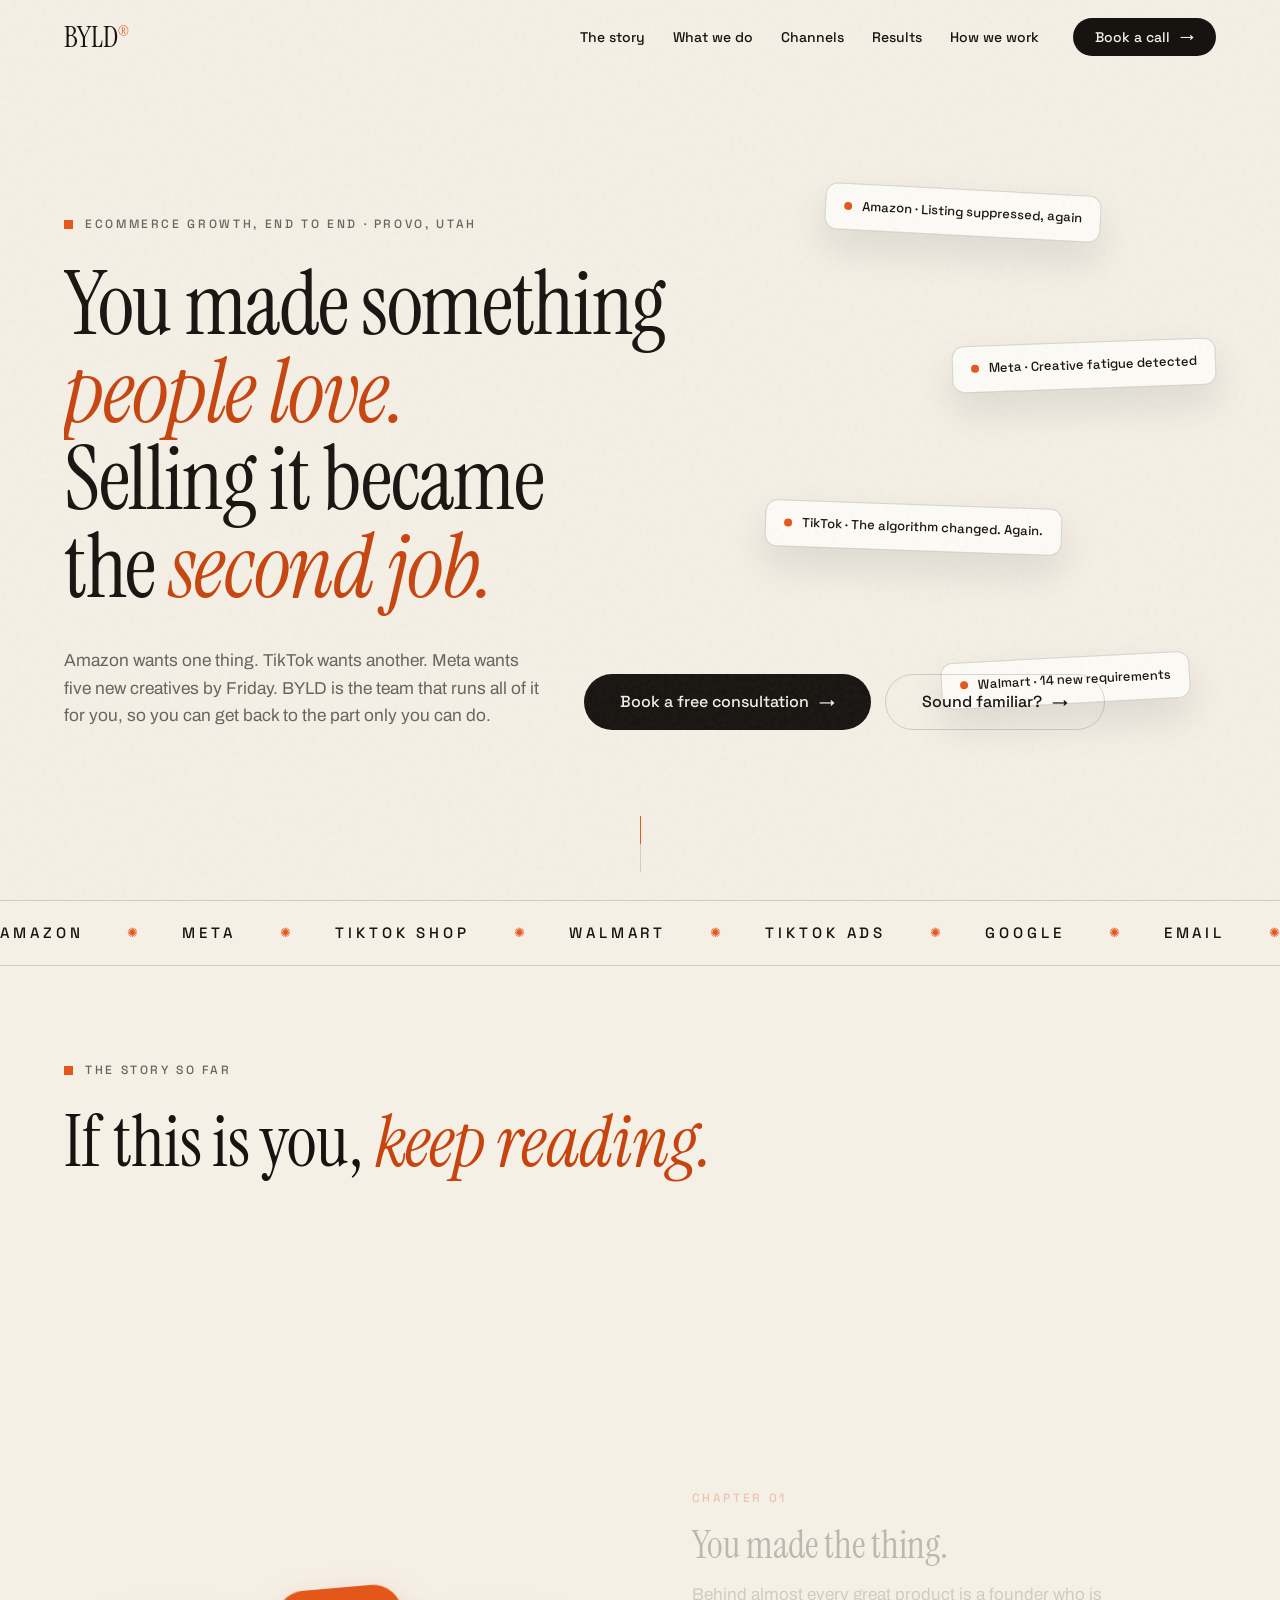
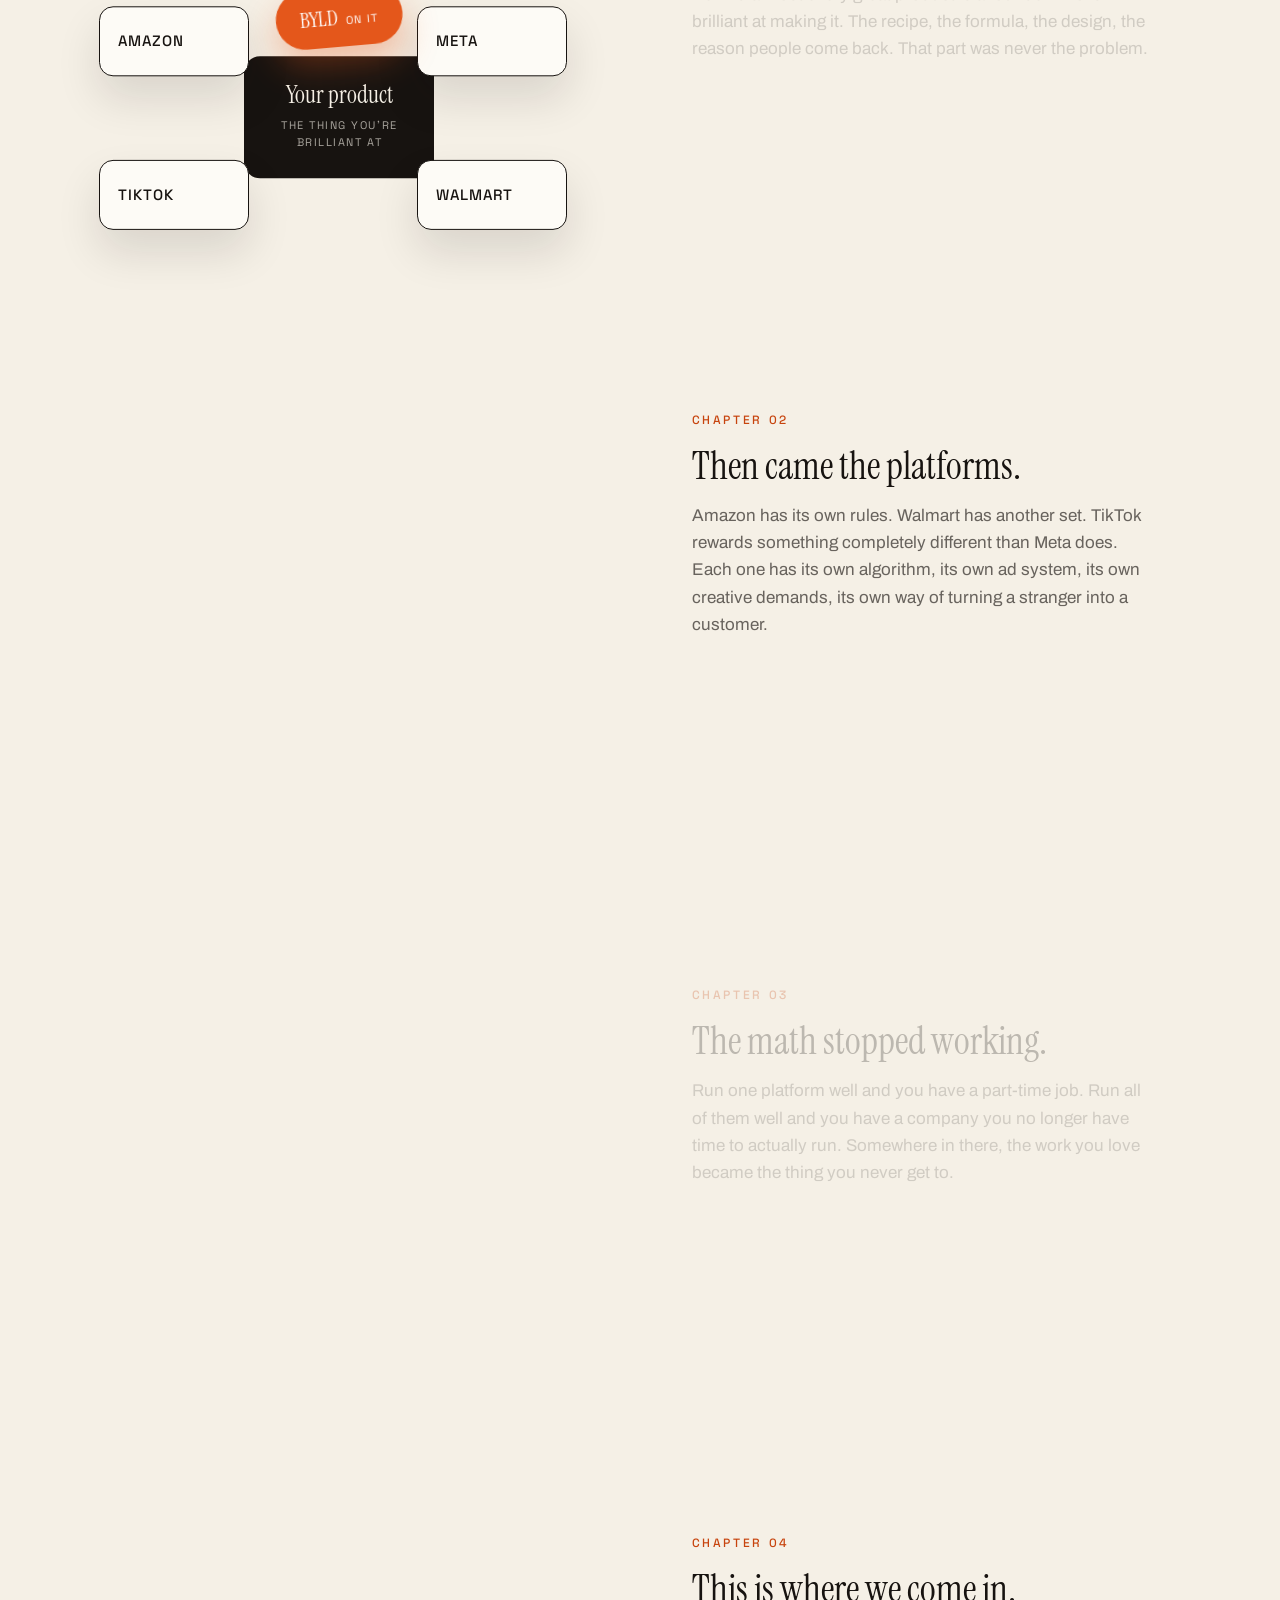
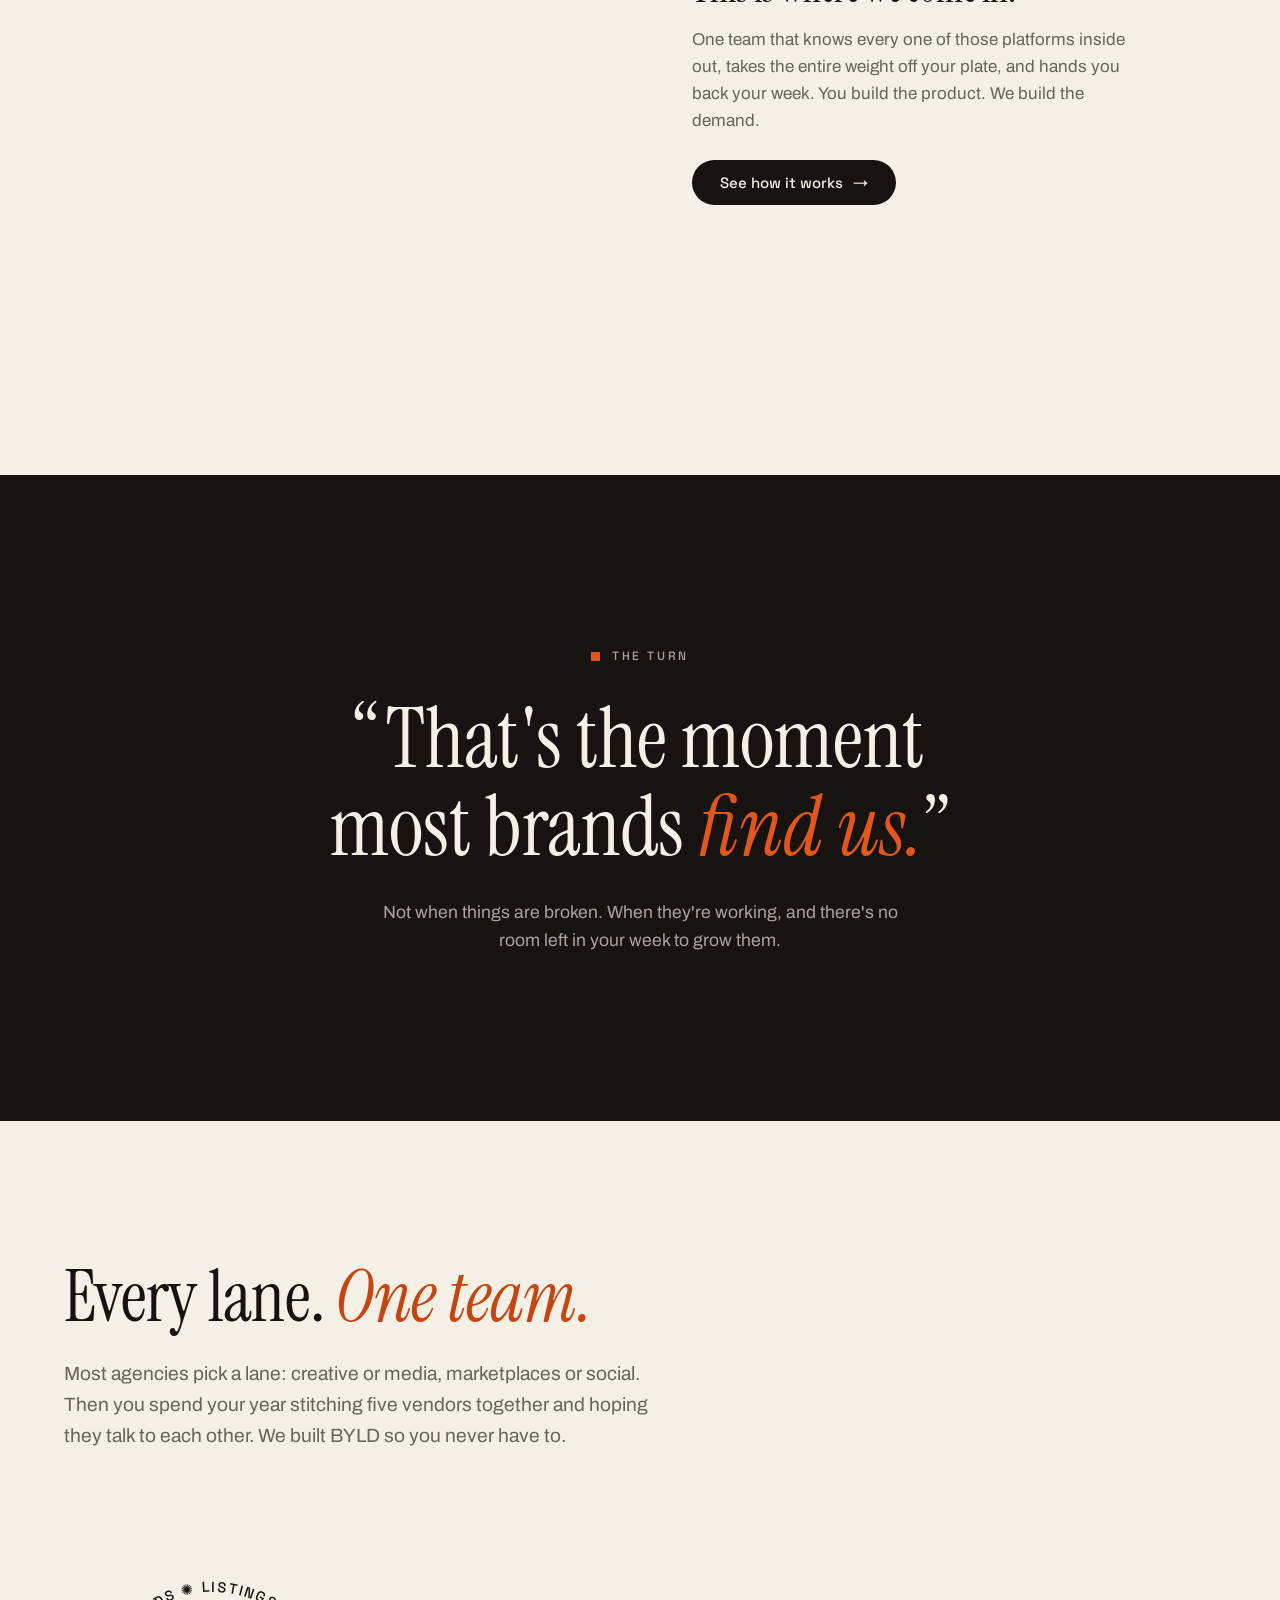
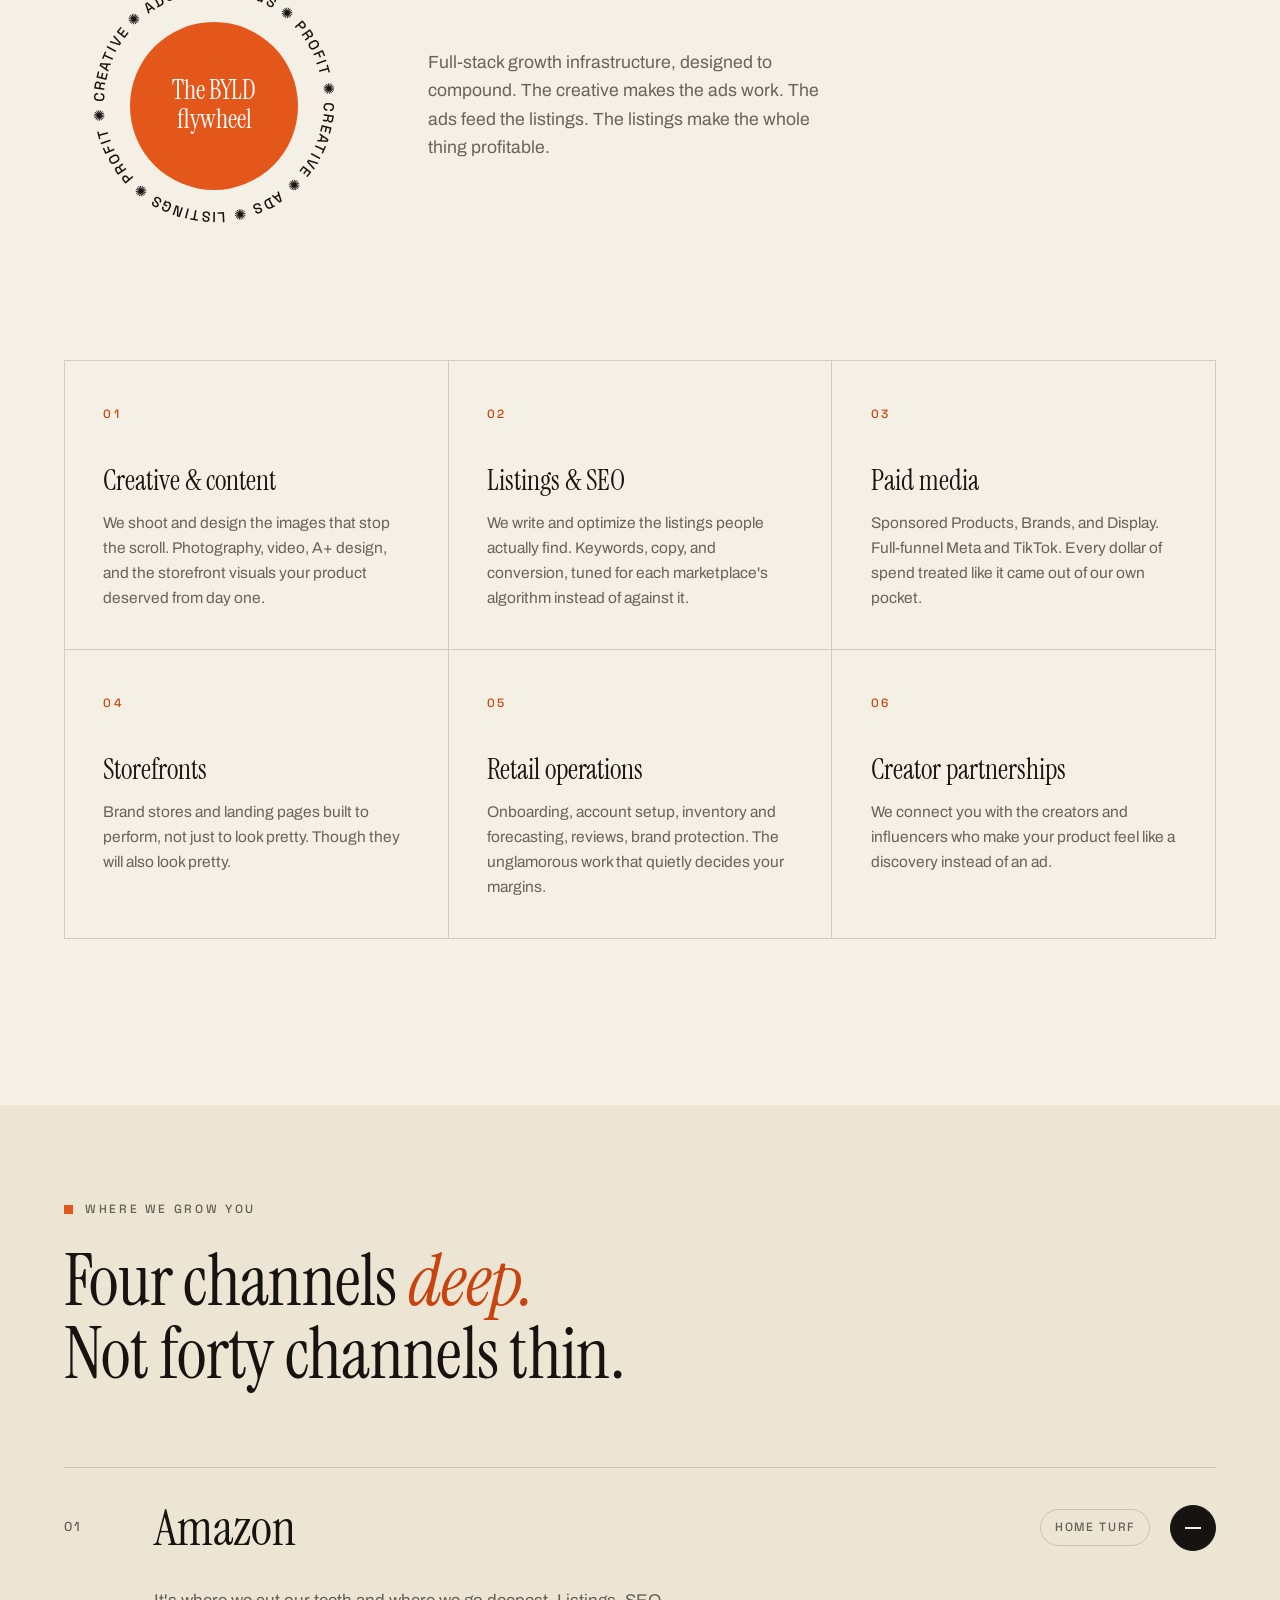
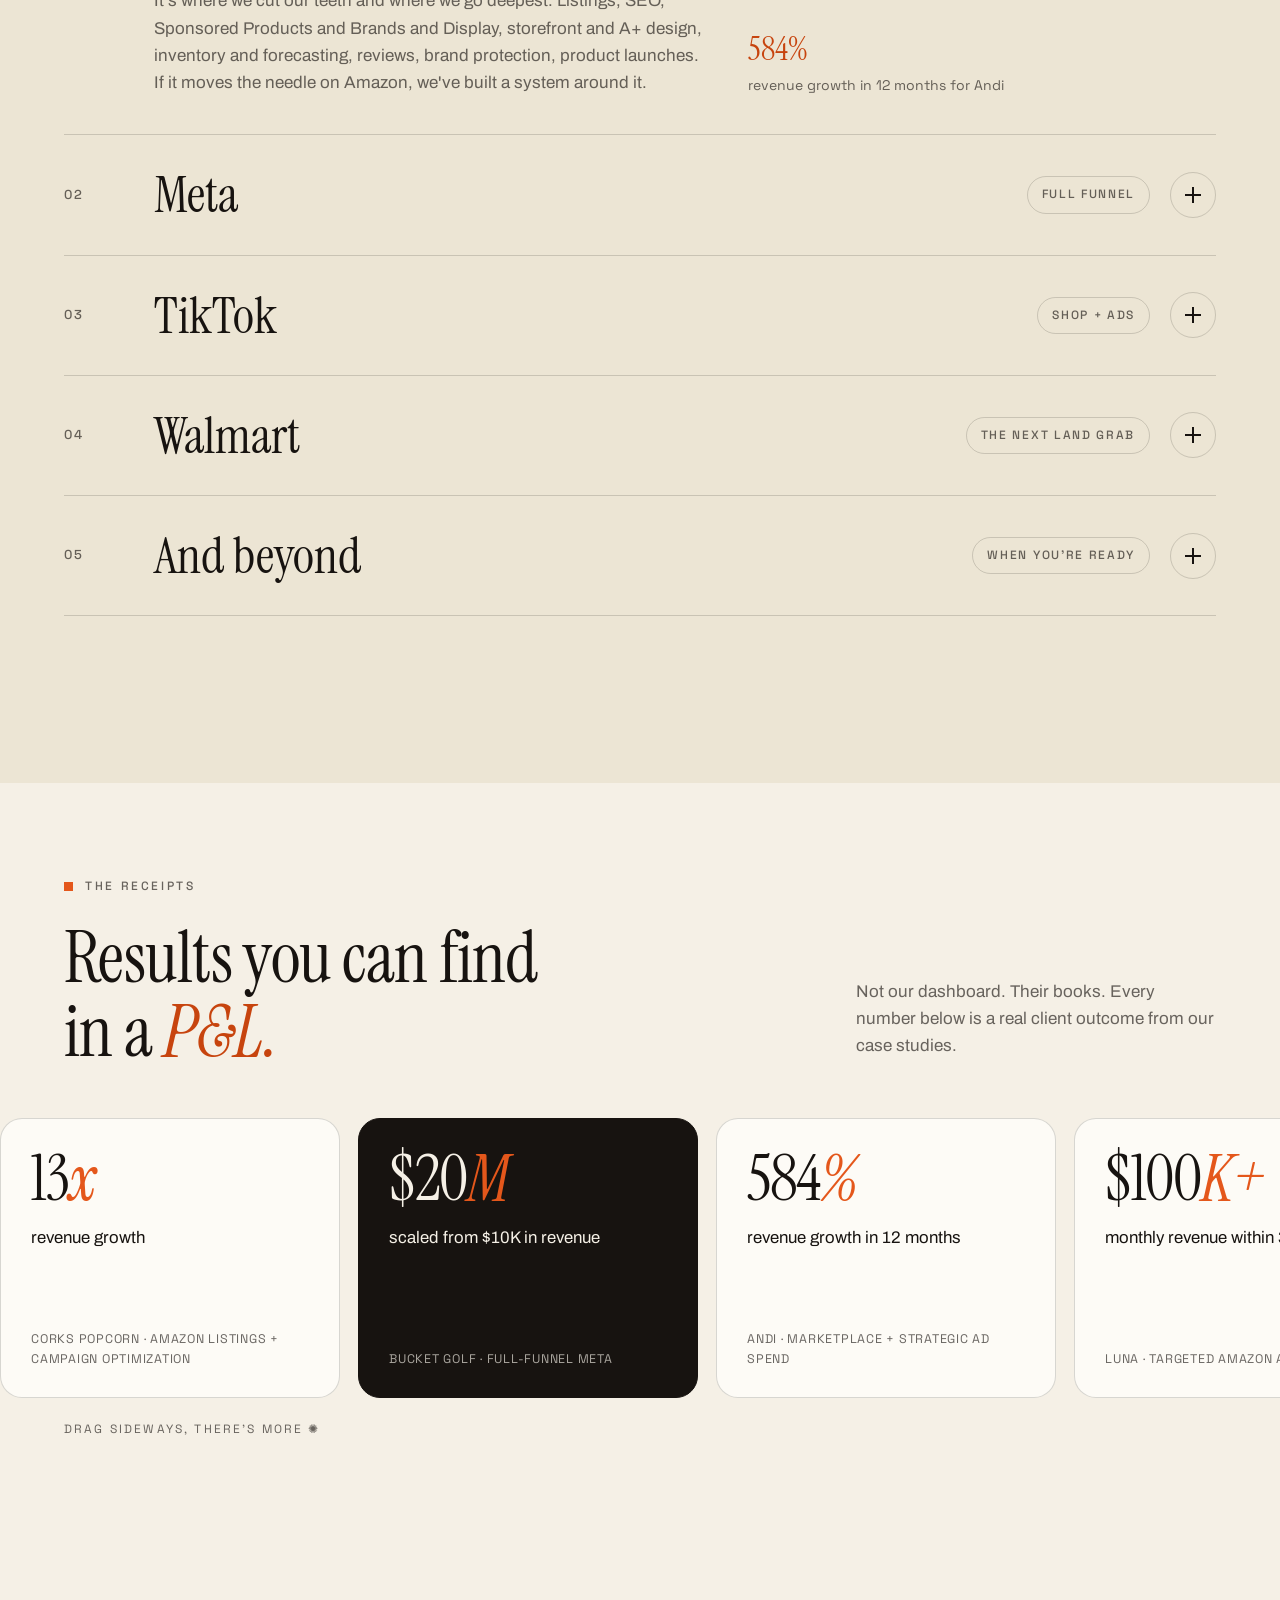
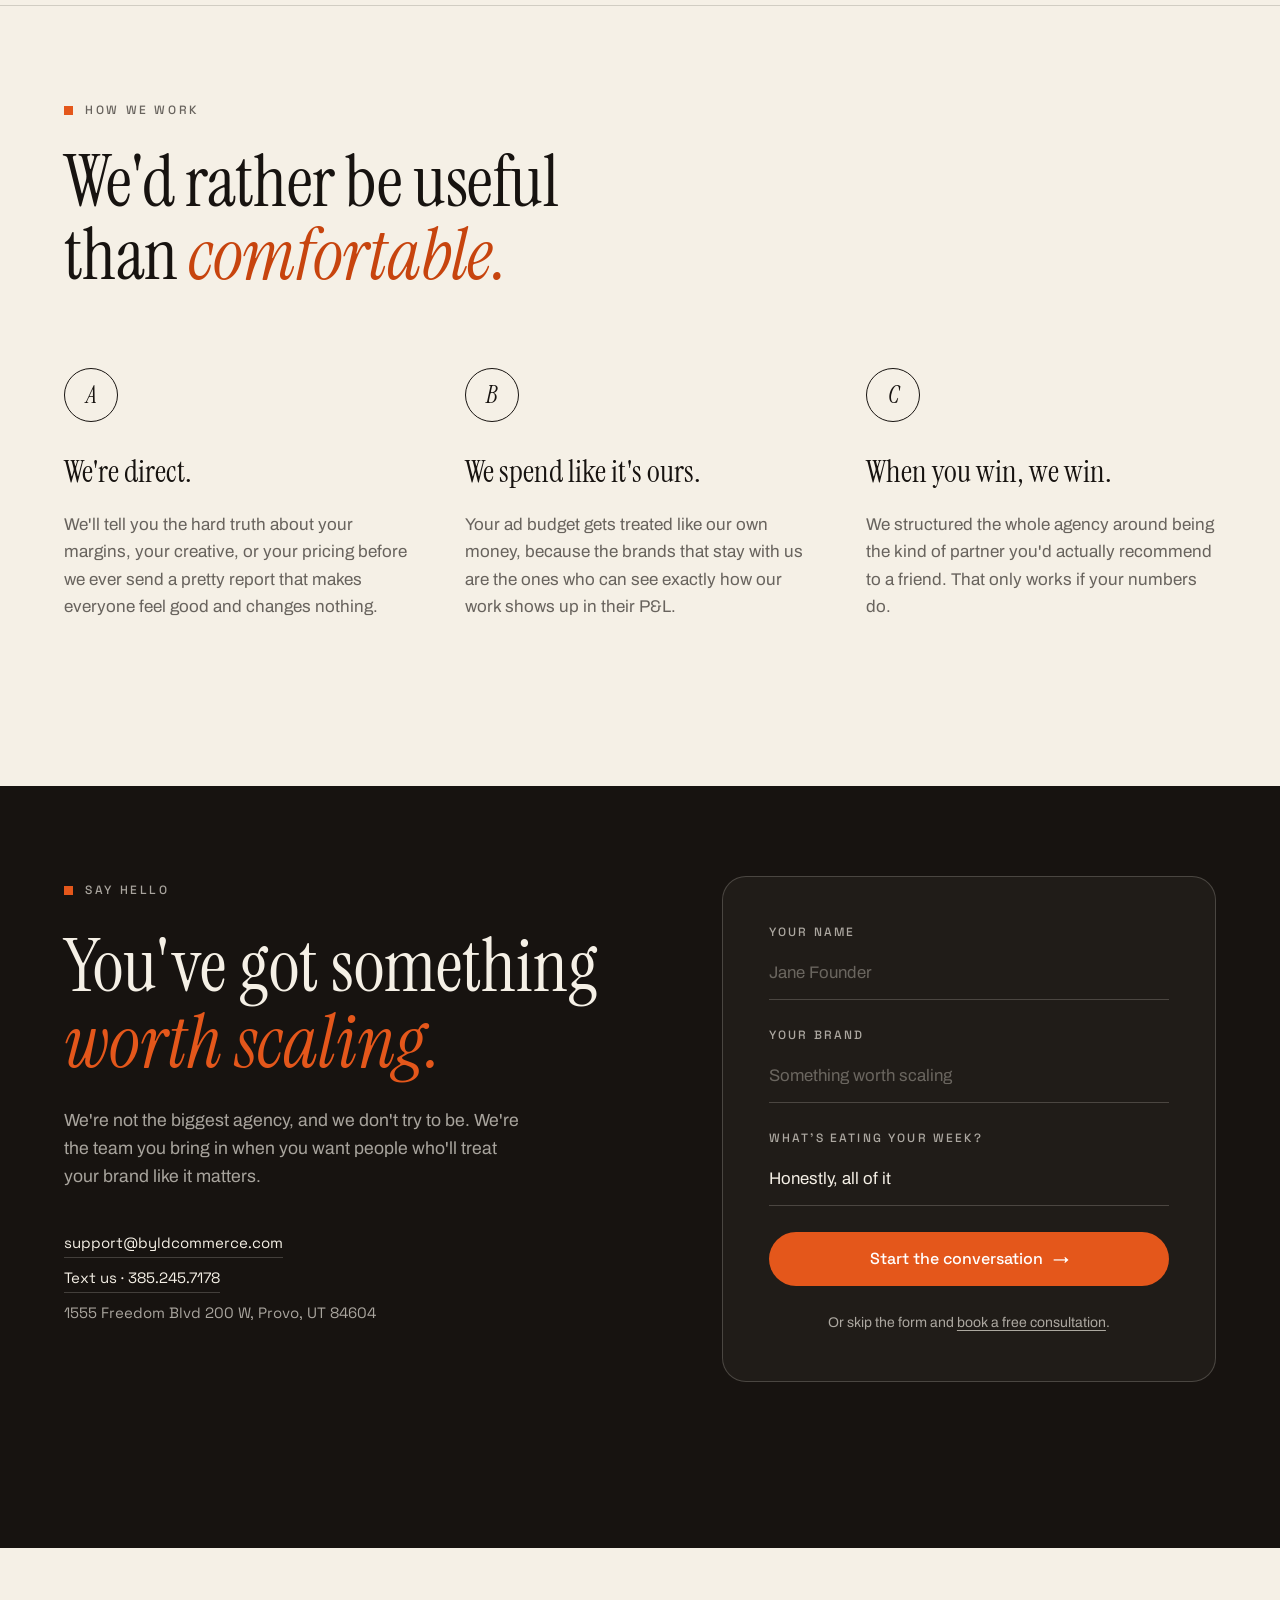
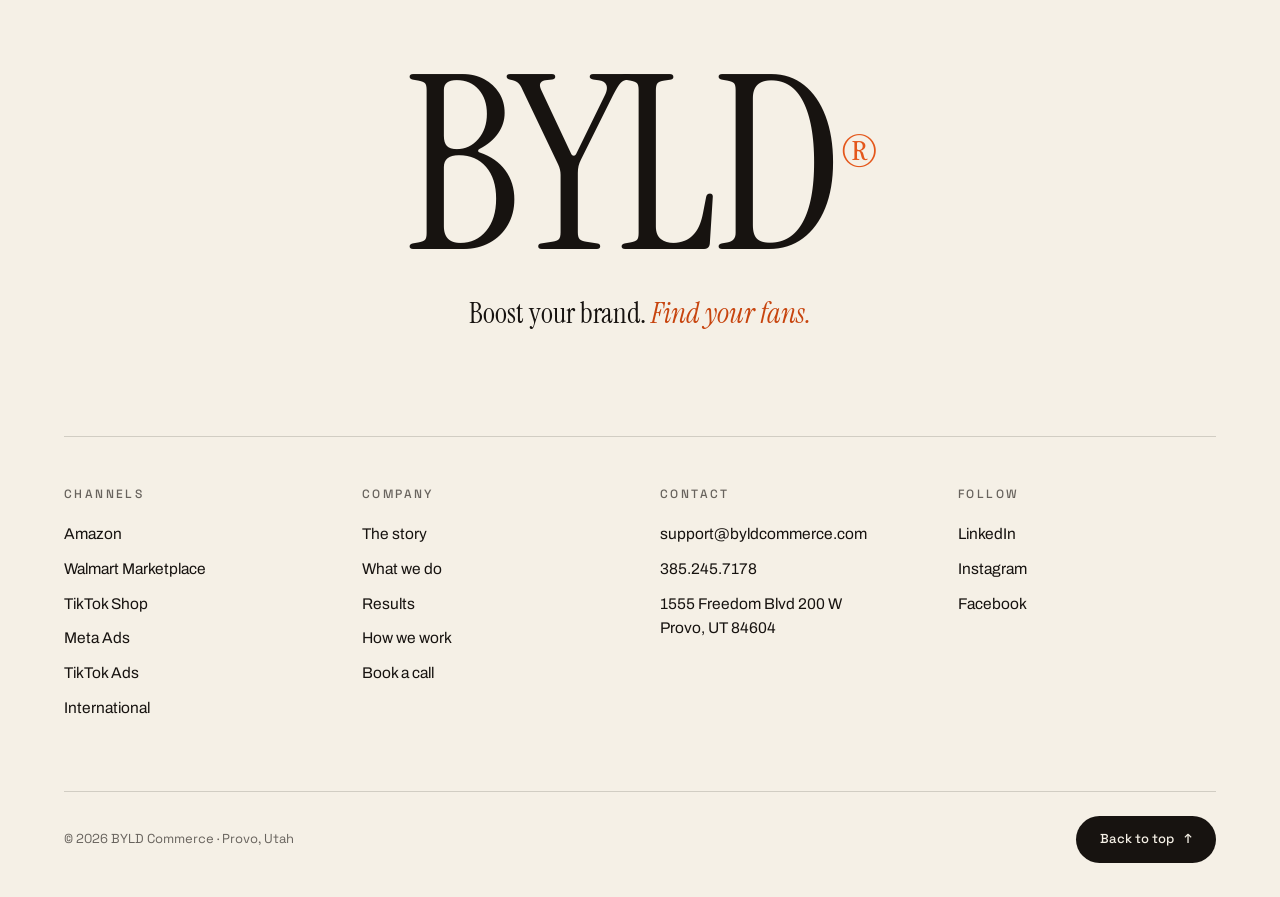
==== index.html @ 1969c24c "BYLD Commerce redesign: hand-coded site, Squarespace deploy kit, docs" ====
<!DOCTYPE html>
<html lang="en">
<head>
  <meta charset="UTF-8">
  <meta name="viewport" content="width=device-width, initial-scale=1.0">
  <title>BYLD Commerce · Boost your brand. Find your fans.</title>
  <meta name="description" content="BYLD Commerce is the ecommerce growth team that runs Amazon, Meta, TikTok, and Walmart for consumer brands, end to end, so founders can get back to the part only they can do.">
  <link rel="preconnect" href="https://fonts.googleapis.com">
  <link rel="preconnect" href="https://fonts.gstatic.com" crossorigin>
  <link href="https://fonts.googleapis.com/css2?family=Archivo:wght@400;500;600&family=Instrument+Serif:ital@0;1&family=Space+Grotesk:wght@400;500&display=swap" rel="stylesheet">
  <link rel="stylesheet" href="css/style.css">
</head>
<body id="top">

  <div class="grain" aria-hidden="true"></div>

  <div class="preloader" aria-hidden="true">
    <div class="preloader__word">
      <span>B</span><span>Y</span><span>L</span><span>D</span><span class="preloader__reg">®</span>
    </div>
  </div>

  <header class="header">
    <div class="header__inner">
      <a class="header__logo" href="#top" aria-label="BYLD Commerce home">BYLD<sup>®</sup></a>
      <nav class="header__nav" aria-label="Primary">
        <a href="#story">The story</a>
        <a href="#services">What we do</a>
        <a href="#channels">Channels</a>
        <a href="#results">Results</a>
        <a href="#how-we-work">How we work</a>
      </nav>
      <a class="btn btn--solid header__cta" href="#contact" data-magnetic>Book a call</a>
      <button class="burger" aria-expanded="false" aria-controls="menu" aria-label="Open menu">
        <span></span><span></span>
      </button>
    </div>
  </header>

  <div class="menu" id="menu" aria-hidden="true">
    <nav class="menu__nav" aria-label="Mobile">
      <a href="#story"><small>01</small> The story</a>
      <a href="#services"><small>02</small> What we do</a>
      <a href="#channels"><small>03</small> Channels</a>
      <a href="#results"><small>04</small> Results</a>
      <a href="#how-we-work"><small>05</small> How we work</a>
      <a href="#contact"><small>06</small> Contact</a>
    </nav>
    <div class="menu__meta">
      <a href="mailto:support@byldcommerce.com">support@byldcommerce.com</a>
      <a href="sms:3852457178">385.245.7178</a>
      <p>Provo, Utah</p>
    </div>
  </div>

  <main>

    <!-- ============ HERO ============ -->
    <section class="hero">
      <div class="hero__inner">
        <p class="eyebrow" data-reveal>Ecommerce growth, end to end · Provo, Utah</p>
        <h1 class="hero__title">
          <span class="line"><span data-reveal-line>You made something</span></span>
          <span class="line"><span data-reveal-line><em>people love.</em></span></span>
          <span class="line"><span data-reveal-line>Selling it became</span></span>
          <span class="line"><span data-reveal-line>the <em>second job.</em></span></span>
        </h1>
        <div class="hero__foot" data-reveal>
          <p class="hero__sub">Amazon wants one thing. TikTok wants another. Meta wants five new creatives by Friday. BYLD is the team that runs all of it for you, so you can get back to the part only you can do.</p>
          <div class="hero__ctas">
            <a class="btn btn--solid btn--lg" href="#contact" data-magnetic>Book a free consultation</a>
            <a class="btn btn--ghost btn--lg" href="#story" data-magnetic>Sound familiar?</a>
          </div>
        </div>
      </div>

      <div class="hero__chips" aria-hidden="true">
        <div class="chip chip--1"><i></i>Amazon · Listing suppressed, again</div>
        <div class="chip chip--2"><i></i>Meta · Creative fatigue detected</div>
        <div class="chip chip--3"><i></i>TikTok · The algorithm changed. Again.</div>
        <div class="chip chip--4"><i></i>Walmart · 14 new requirements</div>
      </div>

      <div class="hero__scroll" aria-hidden="true"><span></span></div>
    </section>

    <!-- ============ MARQUEE ============ -->
    <div class="marquee" aria-hidden="true">
      <div class="marquee__track">
        <span>Amazon</span><i>✺</i><span>Meta</span><i>✺</i><span>TikTok Shop</span><i>✺</i><span>Walmart</span><i>✺</i><span>TikTok Ads</span><i>✺</i><span>Google</span><i>✺</i><span>Email</span><i>✺</i><span>International</span><i>✺</i>
        <span>Amazon</span><i>✺</i><span>Meta</span><i>✺</i><span>TikTok Shop</span><i>✺</i><span>Walmart</span><i>✺</i><span>TikTok Ads</span><i>✺</i><span>Google</span><i>✺</i><span>Email</span><i>✺</i><span>International</span><i>✺</i>
      </div>
    </div>

    <!-- ============ STORY ============ -->
    <section class="story" id="story">
      <div class="story__head">
        <p class="eyebrow" data-reveal>The story so far</p>
        <h2 class="h2" data-reveal>If this is you, <em>keep reading.</em></h2>
      </div>

      <div class="story__body">
        <div class="story__visual" data-state="1" aria-hidden="true">
          <div class="stage">
            <div class="stage__product">
              <b>Your product</b>
              <small>The thing you're brilliant at</small>
            </div>
            <div class="stage__card stage__card--amazon"><b>Amazon</b><span class="alert">!</span></div>
            <div class="stage__card stage__card--meta"><b>Meta</b><span class="alert">!</span></div>
            <div class="stage__card stage__card--tiktok"><b>TikTok</b><span class="alert">!</span></div>
            <div class="stage__card stage__card--walmart"><b>Walmart</b><span class="alert">!</span></div>
            <div class="stage__byld"><b>BYLD</b><small>on it</small></div>
          </div>
        </div>

        <div class="story__steps">
          <div class="step" data-step="1">
            <span class="step__num">Chapter 01</span>
            <h3>You made the thing.</h3>
            <p>Behind almost every great product is a founder who is brilliant at making it. The recipe, the formula, the design, the reason people come back. That part was never the problem.</p>
          </div>
          <div class="step" data-step="2">
            <span class="step__num">Chapter 02</span>
            <h3>Then came the platforms.</h3>
            <p>Amazon has its own rules. Walmart has another set. TikTok rewards something completely different than Meta does. Each one has its own algorithm, its own ad system, its own creative demands, its own way of turning a stranger into a customer.</p>
          </div>
          <div class="step" data-step="3">
            <span class="step__num">Chapter 03</span>
            <h3>The math stopped working.</h3>
            <p>Run one platform well and you have a part-time job. Run all of them well and you have a company you no longer have time to actually run. Somewhere in there, the work you love became the thing you never get to.</p>
          </div>
          <div class="step" data-step="4">
            <span class="step__num">Chapter 04</span>
            <h3>This is where we come in.</h3>
            <p>One team that knows every one of those platforms inside out, takes the entire weight off your plate, and hands you back your week. You build the product. We build the demand.</p>
            <a class="btn btn--solid" href="#services" data-magnetic>See how it works</a>
          </div>
        </div>
      </div>
    </section>

    <!-- ============ THE TURN ============ -->
    <section class="turn">
      <div class="turn__inner">
        <p class="eyebrow eyebrow--light" data-reveal>The turn</p>
        <h2 class="turn__title" data-reveal>&ldquo;That's the moment<br>most brands <em>find us.</em>&rdquo;</h2>
        <p class="turn__sub" data-reveal>Not when things are broken. When they're working, and there's no room left in your week to grow them.</p>
      </div>
    </section>

    <!-- ============ SERVICES ============ -->
    <section class="services" id="services">
      <div class="services__head">
        <p class="eyebrow" data-reveal>What we do</p>
        <h2 class="h2" data-reveal>Every lane. <em>One team.</em></h2>
        <p class="lede" data-reveal>Most agencies pick a lane: creative or media, marketplaces or social. Then you spend your year stitching five vendors together and hoping they talk to each other. We built BYLD so you never have to.</p>
      </div>

      <div class="flywheel" data-reveal>
        <div class="flywheel__ring" aria-hidden="true">
          <svg viewBox="0 0 300 300">
            <defs>
              <path id="circlePath" d="M 150,150 m -110,0 a 110,110 0 1,1 220,0 a 110,110 0 1,1 -220,0"></path>
            </defs>
            <text textLength="688" lengthAdjust="spacing">
              <textPath href="#circlePath">Creative ✺ Ads ✺ Listings ✺ Profit ✺ Creative ✺ Ads ✺ Listings ✺ Profit ✺</textPath>
            </text>
          </svg>
          <div class="flywheel__core"><b>The BYLD<br>flywheel</b></div>
        </div>
        <p class="flywheel__caption">Full-stack growth infrastructure, designed to compound. The creative makes the ads work. The ads feed the listings. The listings make the whole thing profitable.</p>
      </div>

      <div class="services__grid">
        <article class="svc" data-reveal>
          <span class="svc__num">01</span>
          <h3>Creative &amp; content</h3>
          <p>We shoot and design the images that stop the scroll. Photography, video, A+ design, and the storefront visuals your product deserved from day one.</p>
        </article>
        <article class="svc" data-reveal>
          <span class="svc__num">02</span>
          <h3>Listings &amp; SEO</h3>
          <p>We write and optimize the listings people actually find. Keywords, copy, and conversion, tuned for each marketplace's algorithm instead of against it.</p>
        </article>
        <article class="svc" data-reveal>
          <span class="svc__num">03</span>
          <h3>Paid media</h3>
          <p>Sponsored Products, Brands, and Display. Full-funnel Meta and TikTok. Every dollar of spend treated like it came out of our own pocket.</p>
        </article>
        <article class="svc" data-reveal>
          <span class="svc__num">04</span>
          <h3>Storefronts</h3>
          <p>Brand stores and landing pages built to perform, not just to look pretty. Though they will also look pretty.</p>
        </article>
        <article class="svc" data-reveal>
          <span class="svc__num">05</span>
          <h3>Retail operations</h3>
          <p>Onboarding, account setup, inventory and forecasting, reviews, brand protection. The unglamorous work that quietly decides your margins.</p>
        </article>
        <article class="svc" data-reveal>
          <span class="svc__num">06</span>
          <h3>Creator partnerships</h3>
          <p>We connect you with the creators and influencers who make your product feel like a discovery instead of an ad.</p>
        </article>
      </div>
    </section>

    <!-- ============ CHANNELS ============ -->
    <section class="channels" id="channels">
      <div class="channels__head">
        <p class="eyebrow" data-reveal>Where we grow you</p>
        <h2 class="h2" data-reveal>Four channels <em>deep.</em><br>Not forty channels thin.</h2>
      </div>

      <div class="acc" data-reveal>
        <div class="acc__item is-open">
          <button class="acc__btn" aria-expanded="true">
            <span class="acc__num">01</span>
            <span class="acc__name">Amazon</span>
            <span class="acc__tag">Home turf</span>
            <span class="acc__icon" aria-hidden="true"></span>
          </button>
          <div class="acc__panel">
            <div class="acc__panel-inner">
              <p>It's where we cut our teeth and where we go deepest. Listings, SEO, Sponsored Products and Brands and Display, storefront and A+ design, inventory and forecasting, reviews, brand protection, product launches. If it moves the needle on Amazon, we've built a system around it.</p>
              <p class="acc__proof"><b>584%</b> revenue growth in 12 months for Andi</p>
            </div>
          </div>
        </div>

        <div class="acc__item">
          <button class="acc__btn" aria-expanded="false">
            <span class="acc__num">02</span>
            <span class="acc__name">Meta</span>
            <span class="acc__tag">Full funnel</span>
            <span class="acc__icon" aria-hidden="true"></span>
          </button>
          <div class="acc__panel">
            <div class="acc__panel-inner">
              <p>Facebook and Instagram campaigns built around returns you can plan a business on. Awareness, retargeting, conversion, and the creative testing that keeps all three from going stale.</p>
              <p class="acc__proof"><b>$10K to $20M</b> in revenue for Bucket Golf on full-funnel Meta</p>
            </div>
          </div>
        </div>

        <div class="acc__item">
          <button class="acc__btn" aria-expanded="false">
            <span class="acc__num">03</span>
            <span class="acc__name">TikTok</span>
            <span class="acc__tag">Shop + Ads</span>
            <span class="acc__icon" aria-hidden="true"></span>
          </button>
          <div class="acc__panel">
            <div class="acc__panel-inner">
              <p>Turning scrollers into buyers through listings, lives, and creator partnerships. We find the creators whose audiences already want what you make, then amplify what works with paid.</p>
              <p class="acc__proof"><b>84%</b> of Little Gripsters' revenue came from creator content</p>
            </div>
          </div>
        </div>

        <div class="acc__item">
          <button class="acc__btn" aria-expanded="false">
            <span class="acc__num">04</span>
            <span class="acc__name">Walmart</span>
            <span class="acc__tag">The next land grab</span>
            <span class="acc__icon" aria-hidden="true"></span>
          </button>
          <div class="acc__panel">
            <div class="acc__panel-inner">
              <p>Everything from setup to optimization to a storefront built to perform, on the marketplace most brands are about to be on. Getting there early is the whole advantage.</p>
              <p class="acc__proof"><b>Setup to storefront</b>, handled end to end</p>
            </div>
          </div>
        </div>

        <div class="acc__item">
          <button class="acc__btn" aria-expanded="false">
            <span class="acc__num">05</span>
            <span class="acc__name">And beyond</span>
            <span class="acc__tag">When you're ready</span>
            <span class="acc__icon" aria-hidden="true"></span>
          </button>
          <div class="acc__panel">
            <div class="acc__panel-inner">
              <p>Google, email, and international expansion round it out when your brand is ready for them. We'll tell you honestly when that is, and when it isn't yet.</p>
              <p class="acc__proof"><b>Growth that compounds</b>, not channels for their own sake</p>
            </div>
          </div>
        </div>
      </div>
    </section>

    <!-- ============ RESULTS ============ -->
    <section class="results" id="results">
      <div class="results__head">
        <div>
          <p class="eyebrow" data-reveal>The receipts</p>
          <h2 class="h2" data-reveal>Results you can find<br>in a <em>P&amp;L.</em></h2>
        </div>
        <p class="results__note" data-reveal>Not our dashboard. Their books. Every number below is a real client outcome from our case studies.</p>
      </div>

      <div class="results__strip" data-drag>
        <article class="rcard" data-reveal>
          <span class="rcard__stat">13<em>x</em></span>
          <p class="rcard__what">revenue growth</p>
          <p class="rcard__who">Corks Popcorn · Amazon listings + campaign optimization</p>
        </article>
        <article class="rcard rcard--accent" data-reveal>
          <span class="rcard__stat">$20<em>M</em></span>
          <p class="rcard__what">scaled from $10K in revenue</p>
          <p class="rcard__who">Bucket Golf · Full-funnel Meta</p>
        </article>
        <article class="rcard" data-reveal>
          <span class="rcard__stat">584<em>%</em></span>
          <p class="rcard__what">revenue growth in 12 months</p>
          <p class="rcard__who">Andi · Marketplace + strategic ad spend</p>
        </article>
        <article class="rcard" data-reveal>
          <span class="rcard__stat">$100<em>K+</em></span>
          <p class="rcard__what">monthly revenue within 3 months</p>
          <p class="rcard__who">Luna · Targeted Amazon Ads launch</p>
        </article>
        <article class="rcard rcard--accent" data-reveal>
          <span class="rcard__stat">84<em>%</em></span>
          <p class="rcard__what">of revenue from creator content</p>
          <p class="rcard__who">Little Gripsters · Creator-first TikTok launch</p>
        </article>
        <article class="rcard" data-reveal>
          <span class="rcard__stat">9.16<em>x</em></span>
          <p class="rcard__what">ROAS, $55K on $6K of spend</p>
          <p class="rcard__who">Geo Project · Organic content, amplified</p>
        </article>
        <article class="rcard" data-reveal>
          <span class="rcard__stat">$250<em>K</em></span>
          <p class="rcard__what">profit in 45 days</p>
          <p class="rcard__who">QB54 · Meta + Amazon full funnel</p>
        </article>
        <article class="rcard rcard--accent" data-reveal>
          <span class="rcard__stat">Loss <em>to</em> profit</span>
          <p class="rcard__what">a $450 monthly loss became $4,500 in monthly profit</p>
          <p class="rcard__who">Crae Home · Ads, pricing, listings</p>
        </article>
      </div>
      <p class="results__hint" aria-hidden="true">Drag sideways, there's more ✺</p>
    </section>

    <!-- ============ PRINCIPLES ============ -->
    <section class="principles" id="how-we-work">
      <div class="principles__head">
        <p class="eyebrow" data-reveal>How we work</p>
        <h2 class="h2" data-reveal>We'd rather be useful<br>than <em>comfortable.</em></h2>
      </div>
      <div class="principles__grid">
        <article class="prin" data-reveal>
          <span class="prin__num">A</span>
          <h3>We're direct.</h3>
          <p>We'll tell you the hard truth about your margins, your creative, or your pricing before we ever send a pretty report that makes everyone feel good and changes nothing.</p>
        </article>
        <article class="prin" data-reveal>
          <span class="prin__num">B</span>
          <h3>We spend like it's ours.</h3>
          <p>Your ad budget gets treated like our own money, because the brands that stay with us are the ones who can see exactly how our work shows up in their P&amp;L.</p>
        </article>
        <article class="prin" data-reveal>
          <span class="prin__num">C</span>
          <h3>When you win, we win.</h3>
          <p>We structured the whole agency around being the kind of partner you'd actually recommend to a friend. That only works if your numbers do.</p>
        </article>
      </div>
    </section>

    <!-- ============ CONTACT ============ -->
    <section class="contact" id="contact">
      <div class="contact__inner">
        <div class="contact__copy">
          <p class="eyebrow eyebrow--light" data-reveal>Say hello</p>
          <h2 class="contact__title" data-reveal>You've got something<br><em>worth scaling.</em></h2>
          <p class="contact__sub" data-reveal>We're not the biggest agency, and we don't try to be. We're the team you bring in when you want people who'll treat your brand like it matters.</p>
          <div class="contact__meta" data-reveal>
            <a href="mailto:support@byldcommerce.com">support@byldcommerce.com</a>
            <a href="sms:3852457178">Text us · 385.245.7178</a>
            <p>1555 Freedom Blvd 200 W, Provo, UT 84604</p>
          </div>
        </div>
        <form class="contact__form" data-reveal>
          <label>
            <span>Your name</span>
            <input type="text" name="name" placeholder="Jane Founder" required>
          </label>
          <label>
            <span>Your brand</span>
            <input type="text" name="brand" placeholder="Something worth scaling" required>
          </label>
          <label>
            <span>What's eating your week?</span>
            <select name="pain">
              <option>Amazon</option>
              <option>Meta ads</option>
              <option>TikTok Shop</option>
              <option>Walmart</option>
              <option selected>Honestly, all of it</option>
            </select>
          </label>
          <button class="btn btn--solid btn--lg btn--full" type="submit" data-magnetic>Start the conversation</button>
          <p class="contact__alt">Or skip the form and <a href="https://www.byldcommerce.com/schedule" target="_blank" rel="noopener">book a free consultation</a>.</p>
        </form>
      </div>
    </section>

  </main>

  <footer class="footer">
    <div class="footer__brand" aria-hidden="true">BYLD<sup>®</sup></div>
    <p class="footer__tagline">Boost your brand. <em>Find your fans.</em></p>
    <div class="footer__cols">
      <div>
        <h4>Channels</h4>
        <a href="#channels">Amazon</a>
        <a href="#channels">Walmart Marketplace</a>
        <a href="#channels">TikTok Shop</a>
        <a href="#channels">Meta Ads</a>
        <a href="#channels">TikTok Ads</a>
        <a href="#channels">International</a>
      </div>
      <div>
        <h4>Company</h4>
        <a href="#story">The story</a>
        <a href="#services">What we do</a>
        <a href="#results">Results</a>
        <a href="#how-we-work">How we work</a>
        <a href="#contact">Book a call</a>
      </div>
      <div>
        <h4>Contact</h4>
        <a href="mailto:support@byldcommerce.com">support@byldcommerce.com</a>
        <a href="sms:3852457178">385.245.7178</a>
        <p>1555 Freedom Blvd 200 W<br>Provo, UT 84604</p>
      </div>
      <div>
        <h4>Follow</h4>
        <a href="https://www.linkedin.com/company/byld-commerce/" target="_blank" rel="noopener">LinkedIn</a>
        <a href="https://www.instagram.com/byldcommerce/" target="_blank" rel="noopener">Instagram</a>
        <a href="https://www.facebook.com/profile.php?id=61573656891703" target="_blank" rel="noopener">Facebook</a>
      </div>
    </div>
    <div class="footer__bar">
      <p>© 2026 BYLD Commerce · Provo, Utah</p>
      <a class="footer__top" href="#top">Back to top <span aria-hidden="true">↑</span></a>
    </div>
  </footer>

  <script src="js/main.js"></script>
</body>
</html>
---- css/style.css ----
/* ============================================================
   BYLD Commerce - reference build
   Editorial paper-and-ink system with a burnt orange accent
   ============================================================ */

:root {
  --paper: #F5F0E6;
  --paper-2: #ECE5D4;
  --ink: #171310;
  --ink-soft: rgba(23, 19, 16, 0.64);
  --line: rgba(23, 19, 16, 0.16);
  --cream: #F5F0E6;
  --cream-soft: rgba(245, 240, 230, 0.66);
  --cream-line: rgba(245, 240, 230, 0.2);
  --accent: #E4571B;
  --accent-deep: #C7440E;
  --serif: 'Instrument Serif', Georgia, serif;
  --sans: 'Archivo', -apple-system, sans-serif;
  --label: 'Space Grotesk', 'SF Mono', monospace;
  --gutter: clamp(20px, 5vw, 72px);
  --section: clamp(96px, 13vw, 180px);
  --section-top: clamp(60px, 7vw, 96px);
  --ease: cubic-bezier(0.16, 1, 0.3, 1);
}

* { margin: 0; padding: 0; box-sizing: border-box; }

/* sections carry their own generous top padding, so anchors land flush at the
   section edge instead of exposing a strip of the previous section */
html {
  scroll-behavior: smooth;
}

body {
  font-family: var(--sans);
  font-size: 17px;
  line-height: 1.6;
  color: var(--ink);
  background: var(--paper);
  -webkit-font-smoothing: antialiased;
  overflow-x: hidden;
}

body.is-locked { overflow: hidden; }

::selection { background: var(--accent); color: var(--cream); }

a { color: inherit; text-decoration: none; }
button { font: inherit; color: inherit; background: none; border: 0; cursor: pointer; }

:focus-visible { outline: 2px solid var(--accent); outline-offset: 3px; border-radius: 2px; }

/* ---------- grain ---------- */

.grain {
  position: fixed;
  inset: 0;
  z-index: 9000;
  pointer-events: none;
  opacity: 0.055;
  background-image: url("data:image/svg+xml,%3Csvg viewBox='0 0 240 240' xmlns='http://www.w3.org/2000/svg'%3E%3Cfilter id='n'%3E%3CfeTurbulence type='fractalNoise' baseFrequency='0.85' numOctaves='2' stitchTiles='stitch'/%3E%3C/filter%3E%3Crect width='100%25' height='100%25' filter='url(%23n)'/%3E%3C/svg%3E");
}

/* ---------- preloader ---------- */

.preloader {
  position: fixed;
  inset: 0;
  z-index: 9999;
  display: grid;
  place-items: center;
  background: var(--ink);
  animation: preloader-lift 0.9s var(--ease) 1.55s forwards;
}

.preloader__word {
  display: flex;
  overflow: hidden;
  color: var(--cream);
  font-family: var(--serif);
  font-size: clamp(4rem, 12vw, 9rem);
  line-height: 1;
}

.preloader__word span {
  display: block;
  transform: translateY(120%);
  animation: letter-rise 0.7s var(--ease) forwards;
}

.preloader__word span:nth-child(1) { animation-delay: 0.10s; }
.preloader__word span:nth-child(2) { animation-delay: 0.17s; }
.preloader__word span:nth-child(3) { animation-delay: 0.24s; }
.preloader__word span:nth-child(4) { animation-delay: 0.31s; }
.preloader__word span:nth-child(5) { animation-delay: 0.42s; }

.preloader__reg {
  font-size: 0.32em;
  align-self: flex-start;
  padding-top: 0.55em;
  color: var(--accent);
}

@keyframes letter-rise { to { transform: translateY(0); } }
@keyframes preloader-lift { to { transform: translateY(-100%); } }

/* ---------- reveal system ---------- */

[data-reveal] {
  opacity: 0;
  transform: translateY(30px);
  transition: opacity 0.9s var(--ease), transform 0.9s var(--ease);
}

[data-reveal].is-in { opacity: 1; transform: none; }

/* padding keeps serif descenders (g, j, y) from being clipped by the reveal mask */
.line {
  display: block;
  overflow: hidden;
  padding-bottom: 0.16em;
  margin-bottom: -0.16em;
}

[data-reveal-line] {
  display: block;
  transform: translateY(122%);
  transition: transform 1s var(--ease);
}

[data-reveal-line].is-in { transform: translateY(0); }

/* ---------- shared type ---------- */

.eyebrow {
  display: inline-flex;
  align-items: center;
  gap: 12px;
  font-family: var(--label);
  font-size: 12px;
  font-weight: 500;
  letter-spacing: 0.22em;
  text-transform: uppercase;
  color: var(--ink-soft);
}

.eyebrow::before {
  content: "";
  width: 9px;
  height: 9px;
  background: var(--accent);
  flex: none;
}

.eyebrow--light { color: var(--cream-soft); }

.h2 {
  font-family: var(--serif);
  font-weight: 400;
  font-size: clamp(2.6rem, 5.6vw, 4.8rem);
  line-height: 1.02;
  letter-spacing: -0.01em;
  margin-top: 22px;
}

.h2 em, .turn__title em, .contact__title em, .footer__tagline em {
  font-style: italic;
  color: var(--accent-deep);
}

.lede {
  max-width: 620px;
  margin-top: 26px;
  font-size: clamp(1.05rem, 1.5vw, 1.25rem);
  color: var(--ink-soft);
}

/* ---------- buttons ---------- */

.btn {
  position: relative;
  display: inline-flex;
  align-items: center;
  gap: 10px;
  padding: 15px 28px;
  border-radius: 999px;
  font-family: var(--label);
  font-size: 15px;
  font-weight: 500;
  line-height: 1;
  white-space: nowrap;
  transition: background 0.35s var(--ease), color 0.35s var(--ease), border-color 0.35s var(--ease), transform 0.35s var(--ease);
  will-change: transform;
}

.btn--solid { background: var(--ink); color: var(--cream); }
.btn--solid:hover { background: var(--accent); color: #fff; }

.btn--ghost { border: 1px solid var(--line); }
.btn--ghost:hover { background: var(--ink); color: var(--cream); border-color: var(--ink); }

.btn--lg { padding: 19px 36px; font-size: 16px; }
.btn--full { width: 100%; justify-content: center; }

.btn::after {
  content: "→";
  font-family: var(--sans);
  transition: transform 0.35s var(--ease);
}

.btn:hover::after { transform: translateX(4px); }

/* ---------- header ---------- */

.header {
  position: fixed;
  top: 0;
  left: 0;
  right: 0;
  z-index: 9900;
  transition: background 0.4s, box-shadow 0.4s, backdrop-filter 0.4s;
}

.header.is-scrolled {
  background: rgba(245, 240, 230, 0.82);
  backdrop-filter: blur(14px);
  -webkit-backdrop-filter: blur(14px);
  box-shadow: 0 1px 0 var(--line);
}

.header__inner {
  display: flex;
  align-items: center;
  gap: 34px;
  padding: 18px var(--gutter);
  transition: padding 0.4s var(--ease);
}

.header.is-scrolled .header__inner { padding-block: 12px; }

.header__logo {
  font-family: var(--serif);
  font-size: 1.8rem;
  line-height: 1;
  letter-spacing: 0.01em;
  margin-right: auto;
}

.header__logo sup { font-size: 0.45em; color: var(--accent); }

.header__nav { display: flex; gap: 28px; }

.header__nav a {
  font-family: var(--label);
  font-size: 14px;
  font-weight: 500;
  padding: 4px 0;
  background: linear-gradient(var(--accent), var(--accent)) no-repeat left bottom / 0 2px;
  transition: background-size 0.35s var(--ease);
}

.header__nav a:hover { background-size: 100% 2px; }

.header__cta { padding: 12px 22px; font-size: 14px; }

.burger {
  display: none;
  flex-direction: column;
  justify-content: center;
  gap: 7px;
  width: 44px;
  height: 44px;
  align-items: center;
}

.burger span {
  display: block;
  width: 26px;
  height: 2px;
  background: var(--ink);
  transition: transform 0.4s var(--ease), background 0.4s;
}

.burger.is-open span:first-child { transform: translateY(4.5px) rotate(45deg); }
.burger.is-open span:last-child { transform: translateY(-4.5px) rotate(-45deg); }

.header.is-menu-open { background: transparent; box-shadow: none; backdrop-filter: none; -webkit-backdrop-filter: none; }
.header.is-menu-open .header__logo { color: var(--cream); }
.header.is-menu-open .burger span { background: var(--cream); }

/* ---------- mobile menu ---------- */

.menu {
  position: fixed;
  inset: 0;
  z-index: 9890;
  display: flex;
  flex-direction: column;
  justify-content: center;
  gap: 48px;
  padding: 100px var(--gutter) 48px;
  background: var(--ink);
  color: var(--cream);
  transform: translateY(-100%);
  visibility: hidden;
  transition: transform 0.6s var(--ease), visibility 0.6s;
}

.menu.is-open { transform: translateY(0); visibility: visible; }

.menu__nav { display: flex; flex-direction: column; gap: 6px; }

.menu__nav a {
  font-family: var(--serif);
  font-size: clamp(2.4rem, 9vw, 3.6rem);
  line-height: 1.15;
  opacity: 0;
  transform: translateY(24px);
  transition: opacity 0.5s var(--ease), transform 0.5s var(--ease);
}

.menu.is-open .menu__nav a { opacity: 1; transform: none; }
.menu.is-open .menu__nav a:nth-child(1) { transition-delay: 0.18s; }
.menu.is-open .menu__nav a:nth-child(2) { transition-delay: 0.24s; }
.menu.is-open .menu__nav a:nth-child(3) { transition-delay: 0.30s; }
.menu.is-open .menu__nav a:nth-child(4) { transition-delay: 0.36s; }
.menu.is-open .menu__nav a:nth-child(5) { transition-delay: 0.42s; }
.menu.is-open .menu__nav a:nth-child(6) { transition-delay: 0.48s; }

.menu__nav a small {
  font-family: var(--label);
  font-size: 13px;
  color: var(--accent);
  vertical-align: super;
  margin-right: 14px;
}

.menu__meta {
  display: flex;
  flex-direction: column;
  gap: 6px;
  font-family: var(--label);
  font-size: 15px;
  color: var(--cream-soft);
}

/* ---------- hero ---------- */

.hero {
  position: relative;
  min-height: 100svh;
  display: flex;
  align-items: center;
  padding: 110px var(--gutter) 70px;
  overflow: hidden;
}

.hero__inner { max-width: 1200px; position: relative; z-index: 2; }

.hero__title {
  margin-top: 24px;
  font-family: var(--serif);
  font-weight: 400;
  font-size: clamp(2.7rem, 6.9vw, 6.4rem);
  line-height: 0.99;
  letter-spacing: -0.015em;
}

.hero__title em { font-style: italic; color: var(--accent-deep); }

.hero__foot {
  display: flex;
  align-items: flex-end;
  justify-content: space-between;
  gap: 40px;
  margin-top: 36px;
  flex-wrap: wrap;
}

.hero__sub {
  max-width: 480px;
  font-size: clamp(1.02rem, 1.35vw, 1.2rem);
  color: var(--ink-soft);
}

.hero__ctas { display: flex; gap: 14px; flex-wrap: wrap; }

.hero__scroll {
  position: absolute;
  bottom: 28px;
  left: 50%;
  width: 1px;
  height: 56px;
  background: var(--line);
  overflow: hidden;
}

.hero__scroll span {
  display: block;
  width: 100%;
  height: 50%;
  background: var(--accent);
  animation: scroll-drip 1.8s ease-in-out infinite;
}

@keyframes scroll-drip {
  0% { transform: translateY(-100%); }
  100% { transform: translateY(220%); }
}

/* floating annoyance chips */

.hero__chips { position: absolute; inset: 0; z-index: 1; pointer-events: none; }

.chip {
  position: absolute;
  display: flex;
  align-items: center;
  gap: 10px;
  padding: 12px 18px;
  background: #FDFBF6;
  border: 1px solid var(--line);
  border-radius: 12px;
  box-shadow: 0 18px 38px rgba(23, 19, 16, 0.10);
  font-family: var(--label);
  font-size: 13px;
  font-weight: 500;
  animation: chip-bob 6s ease-in-out infinite;
}

.chip i {
  width: 8px;
  height: 8px;
  border-radius: 50%;
  background: var(--accent);
  animation: chip-pulse 2s ease-in-out infinite;
}

.chip--1 { top: 21%; right: 14%; rotate: 3deg; animation-delay: 0s; }
.chip--2 { top: 38%; right: 5%; rotate: -2deg; animation-delay: 1.2s; }
.chip--3 { top: 56%; right: 17%; rotate: 2deg; animation-delay: 2.1s; }
.chip--4 { top: 73%; right: 7%; rotate: -3deg; animation-delay: 0.7s; }

@keyframes chip-bob {
  0%, 100% { transform: translateY(0); }
  50% { transform: translateY(-14px); }
}

@keyframes chip-pulse {
  0%, 100% { opacity: 1; }
  50% { opacity: 0.35; }
}

/* ---------- marquee ---------- */

.marquee {
  border-top: 1px solid var(--line);
  border-bottom: 1px solid var(--line);
  padding: 20px 0;
  overflow: hidden;
}

.marquee__track {
  display: flex;
  align-items: center;
  gap: 44px;
  width: max-content;
  animation: marquee-slide 28s linear infinite;
}

.marquee__track span {
  font-family: var(--label);
  font-size: 15px;
  font-weight: 500;
  letter-spacing: 0.26em;
  text-transform: uppercase;
  white-space: nowrap;
}

.marquee__track i { font-style: normal; color: var(--accent); font-size: 13px; }

@keyframes marquee-slide { to { transform: translateX(-50%); } }

/* ---------- story ---------- */

.story { padding: var(--section-top) var(--gutter) 0; }

.story__head { max-width: 900px; }

.story__body {
  display: grid;
  grid-template-columns: 1.05fr 1fr;
  gap: clamp(40px, 6vw, 100px);
  margin-top: clamp(50px, 7vw, 90px);
}

.story__visual {
  position: sticky;
  top: 0;
  height: 100vh;
  display: flex;
  align-items: center;
}

.stage {
  position: relative;
  width: min(460px, 100%);
  aspect-ratio: 1;
  margin: 0 auto;
}

.stage__product {
  position: absolute;
  left: 50%;
  top: 50%;
  z-index: 2;
  width: 190px;
  padding: 26px 20px;
  text-align: center;
  background: var(--ink);
  color: var(--cream);
  border-radius: 16px;
  transform: translate(-50%, -50%);
  transition: transform 0.8s var(--ease), filter 0.8s;
}

.stage__product b {
  display: block;
  font-family: var(--serif);
  font-weight: 400;
  font-size: 1.5rem;
  line-height: 1.1;
}

.stage__product small {
  display: block;
  margin-top: 8px;
  font-family: var(--label);
  font-size: 11px;
  letter-spacing: 0.14em;
  text-transform: uppercase;
  color: var(--cream-soft);
}

.stage__card {
  position: absolute;
  left: 50%;
  top: 50%;
  z-index: 3;
  width: 150px;
  padding: 20px 18px;
  background: #FDFBF6;
  border: 1px solid var(--ink);
  border-radius: 14px;
  box-shadow: 0 22px 44px rgba(23, 19, 16, 0.12);
  opacity: 0;
  transform: translate(-50%, -20%) scale(0.7);
  transition: transform 0.85s var(--ease), opacity 0.5s;
}

.stage__card b {
  font-family: var(--label);
  font-size: 15px;
  font-weight: 500;
  letter-spacing: 0.06em;
  text-transform: uppercase;
}

.alert {
  position: absolute;
  top: -11px;
  right: -11px;
  display: grid;
  place-items: center;
  width: 26px;
  height: 26px;
  border-radius: 50%;
  background: var(--accent);
  color: #fff;
  font-family: var(--label);
  font-size: 14px;
  font-weight: 700;
  transform: scale(0);
  transition: transform 0.45s var(--ease) 0.25s;
}

.stage__byld {
  position: absolute;
  left: 50%;
  top: 50%;
  z-index: 5;
  padding: 13px 24px;
  background: var(--accent);
  color: #fff;
  border-radius: 999px;
  text-align: center;
  box-shadow: 0 16px 34px rgba(228, 87, 27, 0.35);
  transform: translate(-50%, -50%) scale(0) rotate(-12deg);
  transition: transform 0.7s var(--ease) 0.3s;
}

.stage__byld b { font-family: var(--serif); font-weight: 400; font-size: 1.3rem; }

.stage__byld small {
  font-family: var(--label);
  font-size: 11px;
  letter-spacing: 0.12em;
  text-transform: uppercase;
  margin-left: 8px;
}

/* state 2: platforms fan out around the product */

[data-state="2"] .stage__card--amazon  { opacity: 1; transform: translate(-165%, -170%) rotate(-7deg); }
[data-state="2"] .stage__card--meta    { opacity: 1; transform: translate(58%, -155%) rotate(6deg); }
[data-state="2"] .stage__card--tiktok  { opacity: 1; transform: translate(-172%, 65%) rotate(5deg); }
[data-state="2"] .stage__card--walmart { opacity: 1; transform: translate(64%, 78%) rotate(-6deg); }

/* state 3: everything piles on top of the product */

[data-state="3"] .stage__product { transform: translate(-50%, -50%) rotate(-3deg); filter: brightness(0.75); }
[data-state="3"] .stage__card--amazon  { opacity: 1; transform: translate(-98%, -104%) rotate(-13deg); }
[data-state="3"] .stage__card--meta    { opacity: 1; transform: translate(-12%, -92%) rotate(10deg); }
[data-state="3"] .stage__card--tiktok  { opacity: 1; transform: translate(-92%, -4%) rotate(7deg); }
[data-state="3"] .stage__card--walmart { opacity: 1; transform: translate(-6%, -12%) rotate(-9deg); }
[data-state="3"] .alert { transform: scale(1); }

/* state 4: BYLD takes over and everything snaps into order */

[data-state="4"] .stage__card--amazon  { opacity: 1; transform: translate(-160%, -160%) rotate(0deg); }
[data-state="4"] .stage__card--meta    { opacity: 1; transform: translate(52%, -160%) rotate(0deg); }
[data-state="4"] .stage__card--tiktok  { opacity: 1; transform: translate(-160%, 62%) rotate(0deg); }
[data-state="4"] .stage__card--walmart { opacity: 1; transform: translate(52%, 62%) rotate(0deg); }
[data-state="4"] .stage__byld { transform: translate(-50%, -218%) scale(1) rotate(-5deg); }

.story__steps {
  display: flex;
  flex-direction: column;
  gap: 38vh;
  padding: 24vh 0 30vh;
}

.step { max-width: 460px; }

.step__num {
  font-family: var(--label);
  font-size: 12px;
  font-weight: 500;
  letter-spacing: 0.22em;
  text-transform: uppercase;
  color: var(--accent-deep);
}

.step h3 {
  margin-top: 14px;
  font-family: var(--serif);
  font-weight: 400;
  font-size: clamp(1.9rem, 3vw, 2.7rem);
  line-height: 1.05;
}

.step p { margin-top: 16px; color: var(--ink-soft); }

.step .btn { margin-top: 26px; }

.step {
  opacity: 0.25;
  transition: opacity 0.5s;
}

.step.is-active { opacity: 1; }

/* ---------- the turn ---------- */

.turn {
  background: var(--ink);
  color: var(--cream);
  padding: var(--section) var(--gutter);
  text-align: center;
}

.turn__title {
  margin-top: 26px;
  font-family: var(--serif);
  font-weight: 400;
  font-size: clamp(2.6rem, 6.6vw, 6rem);
  line-height: 1.04;
}

.turn__title em { color: var(--accent); }

.turn__sub {
  max-width: 520px;
  margin: 28px auto 0;
  color: var(--cream-soft);
  font-size: 1.1rem;
}

/* ---------- services ---------- */

.services { padding: var(--section-top) var(--gutter) var(--section); }

.services__head { max-width: 860px; }

.flywheel {
  display: flex;
  align-items: center;
  gap: clamp(30px, 5vw, 70px);
  margin: clamp(56px, 8vw, 100px) 0;
  flex-wrap: wrap;
}

.flywheel__ring {
  position: relative;
  width: min(300px, 74vw);
  aspect-ratio: 1;
  flex: none;
}

.flywheel__ring svg {
  width: 100%;
  height: 100%;
  animation: spin 30s linear infinite;
}

.flywheel__ring text {
  font-family: var(--label);
  font-size: 14.5px;
  font-weight: 500;
  letter-spacing: 3.5px;
  text-transform: uppercase;
  fill: var(--ink);
}

.flywheel__core {
  position: absolute;
  left: 50%;
  top: 50%;
  transform: translate(-50%, -50%);
  display: grid;
  place-items: center;
  width: 56%;
  aspect-ratio: 1;
  border-radius: 50%;
  background: var(--accent);
  color: #fff;
  text-align: center;
}

.flywheel__core b {
  font-family: var(--serif);
  font-weight: 400;
  font-size: clamp(1.3rem, 2vw, 1.7rem);
  line-height: 1.1;
}

.flywheel__caption {
  max-width: 420px;
  font-size: 1.1rem;
  color: var(--ink-soft);
}

@keyframes spin { to { transform: rotate(360deg); } }

.services__grid {
  display: grid;
  grid-template-columns: repeat(3, 1fr);
  border-top: 1px solid var(--line);
  border-left: 1px solid var(--line);
}

.svc {
  position: relative;
  padding: clamp(28px, 3vw, 44px);
  border-right: 1px solid var(--line);
  border-bottom: 1px solid var(--line);
  transition: background 0.4s var(--ease);
}

.svc:hover { background: var(--paper-2); }

.svc__num {
  font-family: var(--label);
  font-size: 12px;
  font-weight: 500;
  letter-spacing: 0.2em;
  color: var(--accent-deep);
}

.svc h3 {
  margin-top: 40px;
  font-family: var(--serif);
  font-weight: 400;
  font-size: clamp(1.5rem, 2.2vw, 2rem);
  line-height: 1.1;
}

.svc p { margin-top: 14px; font-size: 15.5px; color: var(--ink-soft); }

/* ---------- channels ---------- */

.channels {
  background: var(--paper-2);
  padding: var(--section-top) var(--gutter) var(--section);
}

.channels__head { max-width: 900px; margin-bottom: clamp(48px, 6vw, 80px); }

.acc { border-top: 1px solid var(--line); }

.acc__item { border-bottom: 1px solid var(--line); }

.acc__btn {
  display: grid;
  grid-template-columns: 70px 1fr auto 46px;
  align-items: center;
  gap: 20px;
  width: 100%;
  padding: clamp(22px, 3vw, 34px) 0;
  text-align: left;
}

.acc__num {
  font-family: var(--label);
  font-size: 13px;
  font-weight: 500;
  letter-spacing: 0.18em;
  color: var(--ink-soft);
}

.acc__name {
  font-family: var(--serif);
  font-weight: 400;
  font-size: clamp(1.9rem, 4vw, 3.3rem);
  line-height: 1;
  transition: color 0.3s, transform 0.45s var(--ease);
}

.acc__btn:hover .acc__name { color: var(--accent-deep); transform: translateX(10px); }

.acc__tag {
  font-family: var(--label);
  font-size: 12px;
  font-weight: 500;
  letter-spacing: 0.14em;
  text-transform: uppercase;
  padding: 8px 14px;
  border: 1px solid var(--line);
  border-radius: 999px;
  color: var(--ink-soft);
  white-space: nowrap;
}

.acc__icon {
  position: relative;
  width: 46px;
  height: 46px;
  border: 1px solid var(--line);
  border-radius: 50%;
  transition: background 0.35s, border-color 0.35s;
}

.acc__icon::before,
.acc__icon::after {
  content: "";
  position: absolute;
  left: 50%;
  top: 50%;
  background: currentColor;
  transition: transform 0.45s var(--ease);
}

.acc__icon::before { width: 16px; height: 2px; transform: translate(-50%, -50%); }
.acc__icon::after { width: 2px; height: 16px; transform: translate(-50%, -50%); }

.acc__item.is-open .acc__icon { background: var(--ink); border-color: var(--ink); color: var(--cream); }
.acc__item.is-open .acc__icon::after { transform: translate(-50%, -50%) rotate(90deg); }

.acc__panel {
  display: grid;
  grid-template-rows: 0fr;
  transition: grid-template-rows 0.55s var(--ease);
}

.acc__item.is-open .acc__panel { grid-template-rows: 1fr; }

.acc__panel-inner {
  overflow: hidden;
  display: grid;
  grid-template-columns: minmax(0, 1.4fr) minmax(0, 1fr);
  gap: 30px;
  align-items: end;
}

.acc__panel-inner > p:first-child {
  max-width: 640px;
  padding: 0 0 clamp(26px, 3vw, 40px) 90px;
  color: var(--ink-soft);
}

.acc__proof {
  padding: 0 0 clamp(26px, 3vw, 40px);
  font-family: var(--label);
  font-size: 14px;
  color: var(--ink-soft);
}

.acc__proof b {
  display: block;
  font-family: var(--serif);
  font-weight: 400;
  font-size: clamp(1.7rem, 2.6vw, 2.4rem);
  color: var(--accent-deep);
  line-height: 1.1;
  margin-bottom: 6px;
}

/* ---------- results ---------- */

.results { padding: var(--section-top) 0 var(--section); }

.results__head {
  display: flex;
  align-items: flex-end;
  justify-content: space-between;
  gap: 40px;
  padding: 0 var(--gutter);
  margin-bottom: clamp(30px, 3.5vw, 44px);
  flex-wrap: wrap;
}

.results__note {
  max-width: 360px;
  color: var(--ink-soft);
  padding-bottom: 8px;
}

.results__strip {
  display: flex;
  gap: 18px;
  overflow-x: auto;
  padding: 6px var(--gutter) 22px;
  scroll-snap-type: x proximity;
  scrollbar-width: none;
  cursor: grab;
}

.results__strip::-webkit-scrollbar { display: none; }
.results__strip.is-dragging { cursor: grabbing; scroll-snap-type: none; }

.rcard {
  flex: none;
  width: min(340px, 82vw);
  min-height: 280px;
  display: flex;
  flex-direction: column;
  padding: 28px 30px;
  background: #FDFBF6;
  border: 1px solid var(--line);
  border-radius: 22px;
  scroll-snap-align: start;
  transition: transform 0.5s var(--ease), box-shadow 0.5s var(--ease);
}

.rcard:hover {
  transform: translateY(-8px) rotate(-0.5deg);
  box-shadow: 0 30px 60px rgba(23, 19, 16, 0.12);
}

.rcard--accent { background: var(--ink); border-color: var(--ink); color: var(--cream); }

.rcard__stat {
  font-family: var(--serif);
  font-size: clamp(3.4rem, 5vw, 4.6rem);
  line-height: 1;
  letter-spacing: -0.02em;
}

.rcard__stat em { font-style: italic; color: var(--accent); }
.rcard--accent .rcard__stat em { color: var(--accent); }

.rcard__what {
  margin-top: 14px;
  font-size: 1.05rem;
  max-width: 260px;
}

.rcard__who {
  margin-top: auto;
  padding-top: 30px;
  font-family: var(--label);
  font-size: 12.5px;
  letter-spacing: 0.06em;
  text-transform: uppercase;
  color: var(--ink-soft);
}

.rcard--accent .rcard__who { color: var(--cream-soft); }

.results__hint {
  padding: 0 var(--gutter);
  font-family: var(--label);
  font-size: 12px;
  letter-spacing: 0.18em;
  text-transform: uppercase;
  color: var(--ink-soft);
}

/* ---------- principles ---------- */

.principles {
  border-top: 1px solid var(--line);
  padding: var(--section-top) var(--gutter) var(--section);
}

.principles__head { max-width: 860px; margin-bottom: clamp(48px, 6vw, 84px); }

.principles__grid {
  display: grid;
  grid-template-columns: repeat(3, 1fr);
  gap: clamp(28px, 4vw, 60px);
}

.prin__num {
  display: grid;
  place-items: center;
  width: 54px;
  height: 54px;
  border-radius: 50%;
  border: 1px solid var(--ink);
  font-family: var(--serif);
  font-size: 1.5rem;
  font-style: italic;
}

.prin h3 {
  margin-top: 26px;
  font-family: var(--serif);
  font-weight: 400;
  font-size: clamp(1.6rem, 2.4vw, 2.1rem);
}

.prin p { margin-top: 14px; color: var(--ink-soft); }

/* ---------- contact ---------- */

.contact {
  background: var(--ink);
  color: var(--cream);
  padding: var(--section-top) var(--gutter) var(--section);
}

.contact__inner {
  display: grid;
  grid-template-columns: 1.15fr 1fr;
  gap: clamp(48px, 7vw, 110px);
  align-items: start;
  max-width: 1280px;
  margin: 0 auto;
}

.contact__title {
  margin-top: 26px;
  font-family: var(--serif);
  font-weight: 400;
  font-size: clamp(2.8rem, 5.8vw, 5.4rem);
  line-height: 1.02;
}

.contact__title em { color: var(--accent); }

.contact__sub {
  max-width: 460px;
  margin-top: 26px;
  color: var(--cream-soft);
  font-size: 1.1rem;
}

.contact__meta {
  display: flex;
  flex-direction: column;
  gap: 8px;
  margin-top: 40px;
  font-family: var(--label);
  font-size: 15px;
}

.contact__meta a { width: fit-content; border-bottom: 1px solid var(--cream-line); padding-bottom: 2px; transition: border-color 0.3s, color 0.3s; }
.contact__meta a:hover { color: var(--accent); border-color: var(--accent); }
.contact__meta p { color: var(--cream-soft); }

.contact__form {
  display: flex;
  flex-direction: column;
  gap: 26px;
  padding: clamp(30px, 4vw, 46px);
  border: 1px solid var(--cream-line);
  border-radius: 24px;
  background: rgba(245, 240, 230, 0.04);
}

.contact__form label { display: flex; flex-direction: column; gap: 10px; }

.contact__form label span {
  font-family: var(--label);
  font-size: 12px;
  font-weight: 500;
  letter-spacing: 0.18em;
  text-transform: uppercase;
  color: var(--cream-soft);
}

.contact__form input,
.contact__form select {
  font: inherit;
  font-size: 1.05rem;
  color: var(--cream);
  background: transparent;
  border: 0;
  border-bottom: 1px solid var(--cream-line);
  padding: 8px 0 12px;
  border-radius: 0;
  transition: border-color 0.3s;
}

.contact__form input::placeholder { color: rgba(245, 240, 230, 0.35); }

.contact__form input:focus,
.contact__form select:focus { outline: none; border-color: var(--accent); }

.contact__form select { appearance: none; cursor: pointer; }
.contact__form select option { color: var(--ink); }

.contact .btn--solid { background: var(--accent); color: #fff; }
.contact .btn--solid:hover { background: var(--accent-deep); }

.contact__alt { font-size: 14px; color: var(--cream-soft); text-align: center; }
.contact__alt a { text-decoration: underline; text-underline-offset: 3px; }
.contact__alt a:hover { color: var(--accent); }

/* ---------- footer ---------- */

.footer { padding: clamp(70px, 9vw, 120px) var(--gutter) 34px; }

.footer__brand {
  font-family: var(--serif);
  font-size: clamp(5rem, 19vw, 17rem);
  line-height: 0.85;
  text-align: center;
  letter-spacing: -0.01em;
}

.footer__brand sup { font-size: 0.18em; color: var(--accent); }

.footer__tagline {
  margin-top: 20px;
  text-align: center;
  font-family: var(--serif);
  font-size: clamp(1.3rem, 2.4vw, 1.8rem);
}

.footer__cols {
  display: grid;
  grid-template-columns: repeat(4, 1fr);
  gap: 40px;
  margin-top: clamp(56px, 8vw, 100px);
  padding-top: 48px;
  border-top: 1px solid var(--line);
}

.footer__cols h4 {
  font-family: var(--label);
  font-size: 12px;
  font-weight: 500;
  letter-spacing: 0.2em;
  text-transform: uppercase;
  color: var(--ink-soft);
  margin-bottom: 18px;
}

.footer__cols a, .footer__cols p {
  display: block;
  font-size: 15.5px;
  margin-bottom: 10px;
  color: var(--ink);
}

.footer__cols a { width: fit-content; transition: color 0.3s; }
.footer__cols a:hover { color: var(--accent-deep); }

.footer__bar {
  display: flex;
  align-items: center;
  justify-content: space-between;
  gap: 20px;
  margin-top: 60px;
  padding-top: 24px;
  border-top: 1px solid var(--line);
  font-family: var(--label);
  font-size: 13px;
  color: var(--ink-soft);
}

.footer__top {
  display: inline-flex;
  align-items: center;
  gap: 10px;
  padding: 13px 24px;
  border-radius: 999px;
  background: var(--ink);
  color: var(--cream);
  font-family: var(--label);
  font-size: 13px;
  font-weight: 500;
  transition: background 0.3s, transform 0.3s var(--ease);
}

.footer__top:hover { background: var(--accent); color: #fff; transform: translateY(-3px); }

/* ---------- responsive ---------- */

@media (max-width: 1100px) {
  .hero__chips { display: none; }
}

@media (max-width: 960px) {
  .header__nav, .header__cta { display: none; }
  .burger { display: flex; }

  .story__body { grid-template-columns: 1fr; }

  .story__visual {
    position: sticky;
    top: 58px;
    z-index: 5;
    height: auto;
    padding: 18px 0 26px;
    background: linear-gradient(var(--paper) 82%, transparent);
  }

  .stage { width: min(340px, 88vw); }
  .stage__product { width: 150px; padding: 20px 14px; }
  .stage__product b { font-size: 1.2rem; }
  .stage__card { width: 116px; padding: 15px 13px; }
  .stage__card b { font-size: 12.5px; }

  .story__steps { gap: 22vh; padding: 8vh 0 16vh; }

  .services__grid { grid-template-columns: 1fr 1fr; }

  .acc__btn { grid-template-columns: 44px 1fr 40px; }
  .acc__tag { display: none; }
  .acc__icon { width: 40px; height: 40px; }
  .acc__panel-inner { grid-template-columns: 1fr; gap: 4px; }
  .acc__panel-inner > p:first-child { padding-left: 64px; padding-bottom: 18px; }
  .acc__proof { padding-left: 64px; }

  .principles__grid { grid-template-columns: 1fr; gap: 44px; }

  .contact__inner { grid-template-columns: 1fr; }

  .footer__cols { grid-template-columns: 1fr 1fr; }
}

@media (max-width: 560px) {
  .services__grid { grid-template-columns: 1fr; }
  .svc h3 { margin-top: 24px; }
  .hero { padding-top: 120px; }
  .hero__ctas .btn { width: 100%; justify-content: center; }
  .footer__bar { flex-direction: column; }
}

/* ---------- Squarespace theme overrides ----------
   Squarespace injects its own heading and link colors, which beat the
   colors our components inherit. Re-assert them with higher specificity.
   Harmless outside Squarespace. */

.hero .hero__title { color: var(--ink); }
.hero .hero__title em { color: var(--accent-deep); }

.story__head .h2, .services__head .h2, .channels__head .h2,
.results__head .h2, .principles__head .h2 { color: var(--ink); }

.story__steps .step h3,
.services__grid .svc h3,
.principles__grid .prin h3,
.acc__btn .acc__name { color: var(--ink); }

.header__inner .header__logo,
.header__inner .header__nav a { color: var(--ink); text-decoration: none; }

.btn.btn--solid { background: var(--ink); color: var(--cream); text-decoration: none; }
.btn.btn--solid:hover { background: var(--accent); color: #fff; }
.btn.btn--ghost { color: var(--ink); text-decoration: none; }
.btn.btn--ghost:hover { background: var(--ink); color: var(--cream); }
.contact .btn.btn--solid { background: var(--accent); color: #fff; }
.contact .btn.btn--solid:hover { background: var(--accent-deep); }

.turn .eyebrow--light, .contact .eyebrow--light { color: var(--cream-soft); }
.turn .turn__title { color: var(--cream); }
.turn .turn__title em { color: var(--accent); }
.turn .turn__sub { color: var(--cream-soft); }

.contact .contact__title { color: var(--cream); }
.contact .contact__title em { color: var(--accent); }
.contact .contact__sub { color: var(--cream-soft); }
.contact .contact__meta a { color: var(--cream); }
.contact .contact__meta a:hover { color: var(--accent); }
.contact .contact__meta p { color: var(--cream-soft); }
.contact .contact__form label span { color: var(--cream-soft); }
.contact .contact__form input,
.contact .contact__form select { color: var(--cream); }
.contact .contact__alt { color: var(--cream-soft); }
.contact .contact__alt a { color: var(--cream-soft); }
.contact .contact__alt a:hover { color: var(--accent); }

.menu .menu__nav a { color: var(--cream); text-decoration: none; }
.menu .menu__nav a small { color: var(--accent); }
.menu .menu__meta a, .menu .menu__meta p { color: var(--cream-soft); }

.preloader .preloader__word { color: var(--cream); }
.preloader .preloader__reg { color: var(--accent); }

.results__strip .rcard--accent { color: var(--cream); }
.results__strip .rcard--accent .rcard__stat { color: var(--cream); }
.results__strip .rcard__stat em { color: var(--accent); }

.stage .stage__product { color: var(--cream); }
.stage .stage__byld { color: #fff; }

.footer .footer__brand, .footer .footer__tagline { color: var(--ink); }
.footer .footer__cols a, .footer .footer__cols p { color: var(--ink); text-decoration: none; }
.footer .footer__cols a:hover { color: var(--accent-deep); }
.footer .footer__top { background: var(--ink); color: var(--cream); text-decoration: none; }
.footer .footer__top:hover { background: var(--accent); color: #fff; }
.footer .footer__bar { color: var(--ink-soft); }

/* ---------- capture mode (automated screenshots) ---------- */

.is-capture { scroll-behavior: auto; }
.is-capture .preloader { display: none; }

.is-capture [data-reveal],
.is-capture [data-reveal-line] {
  opacity: 1 !important;
  transform: none !important;
  transition: none !important;
}

.is-capture .step { opacity: 1; }

/* ---------- reduced motion ---------- */

@media (prefers-reduced-motion: reduce) {
  html { scroll-behavior: auto; }

  *, *::before, *::after {
    animation-duration: 0.01ms !important;
    animation-iteration-count: 1 !important;
    transition-duration: 0.01ms !important;
  }

  .preloader { display: none; }

  [data-reveal], [data-reveal-line] { opacity: 1; transform: none; }

  .step { opacity: 1; }
}
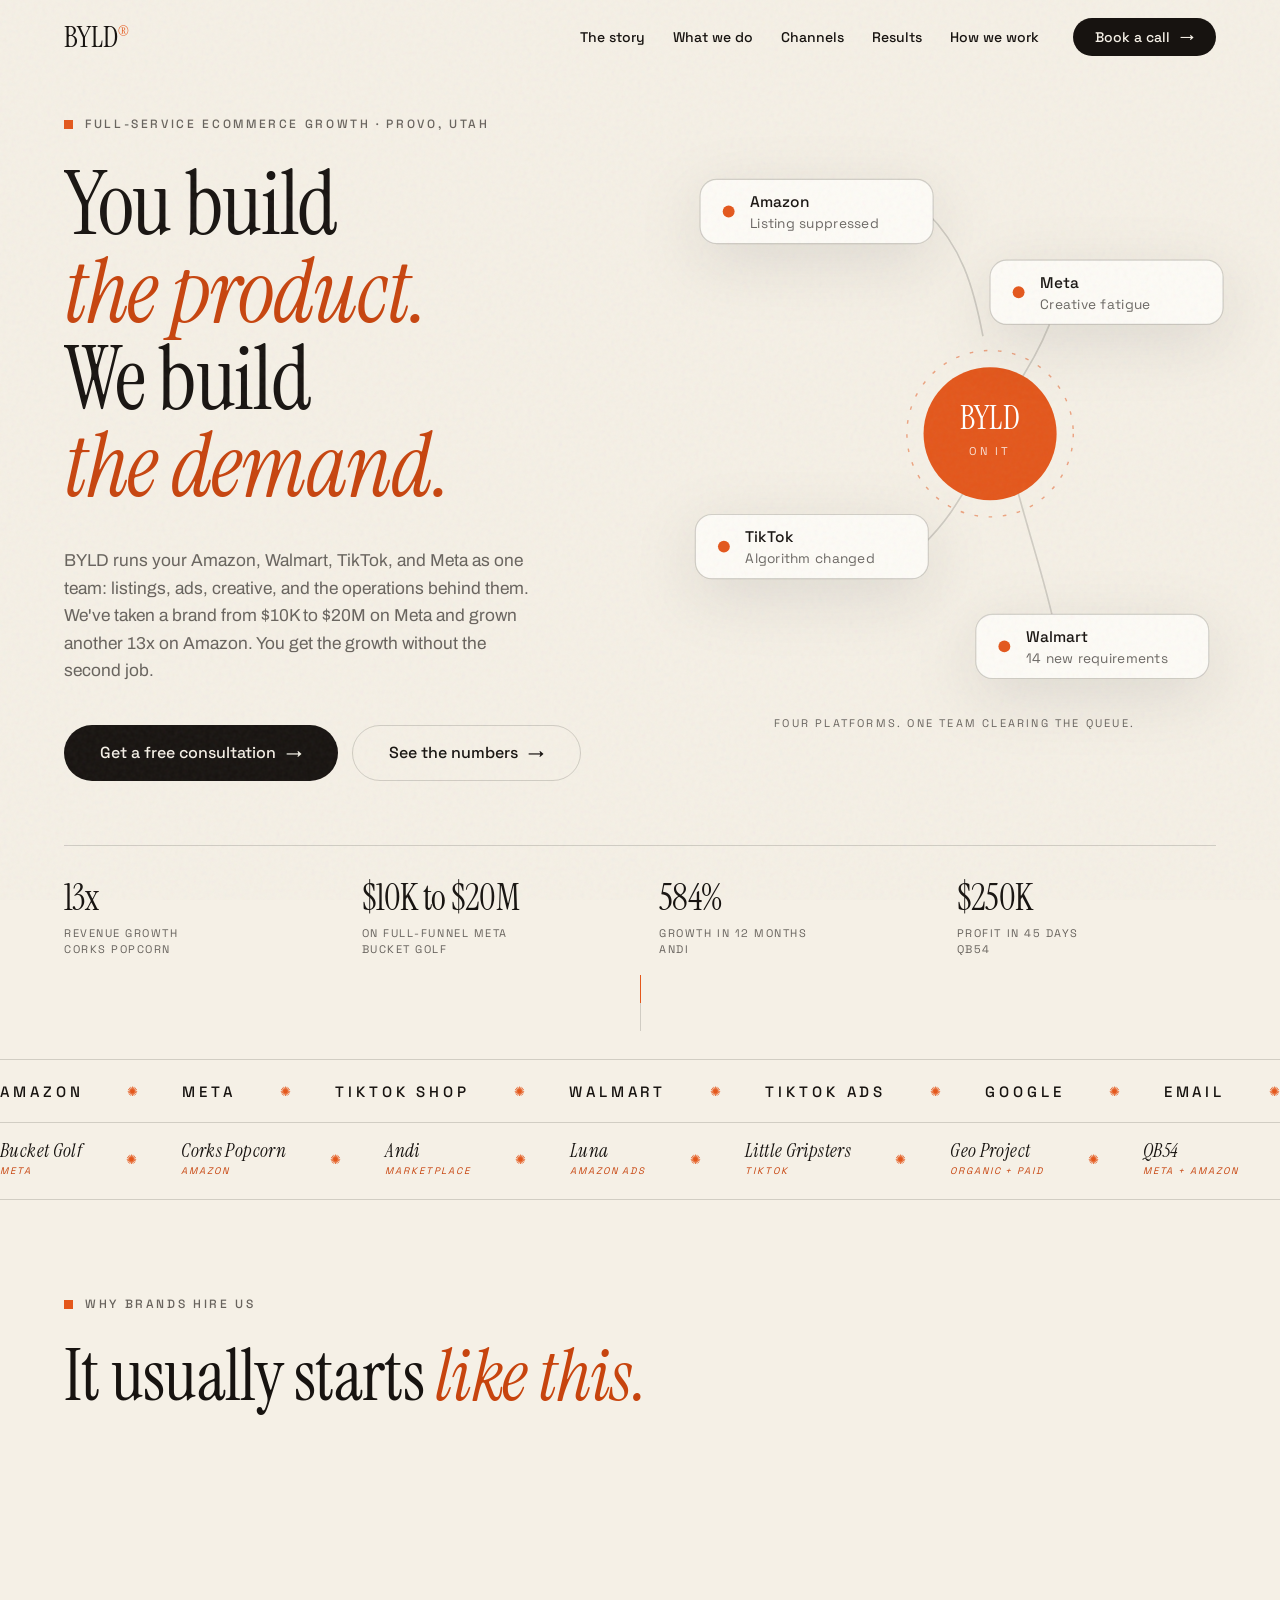
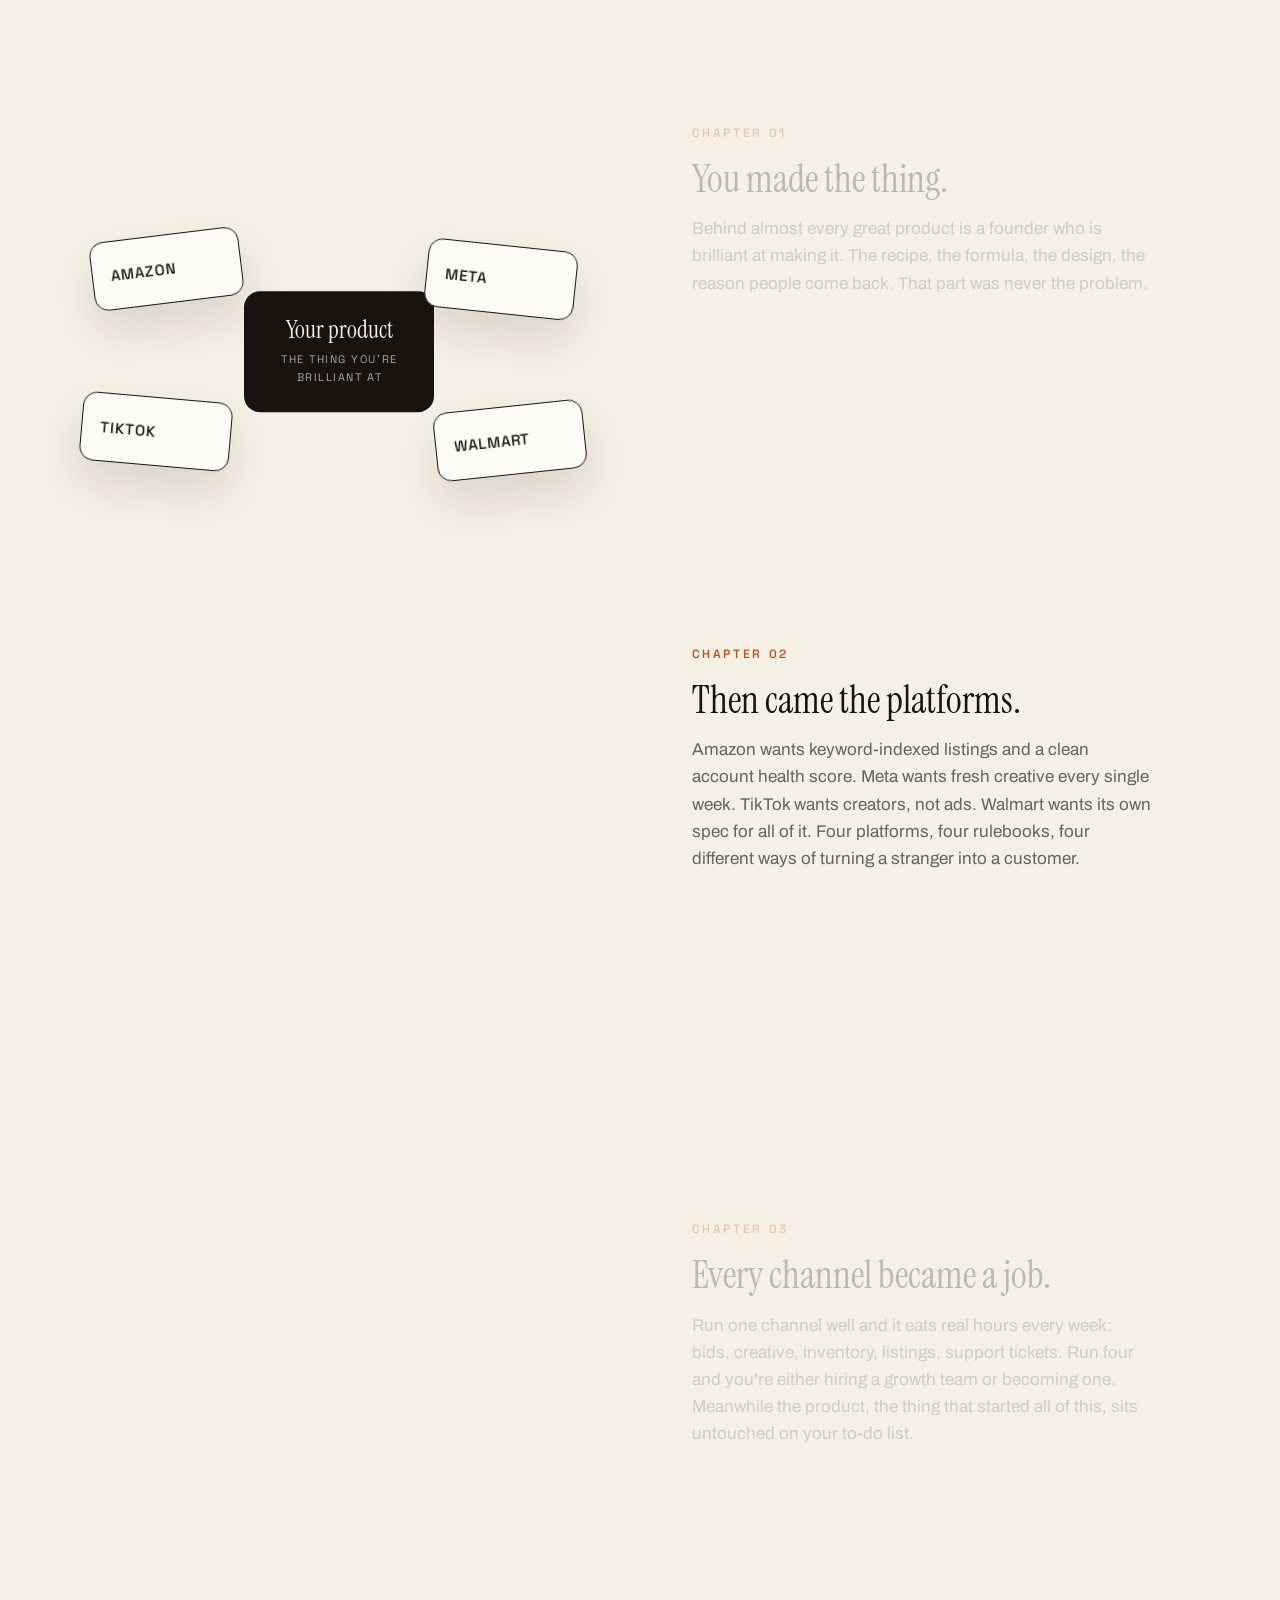
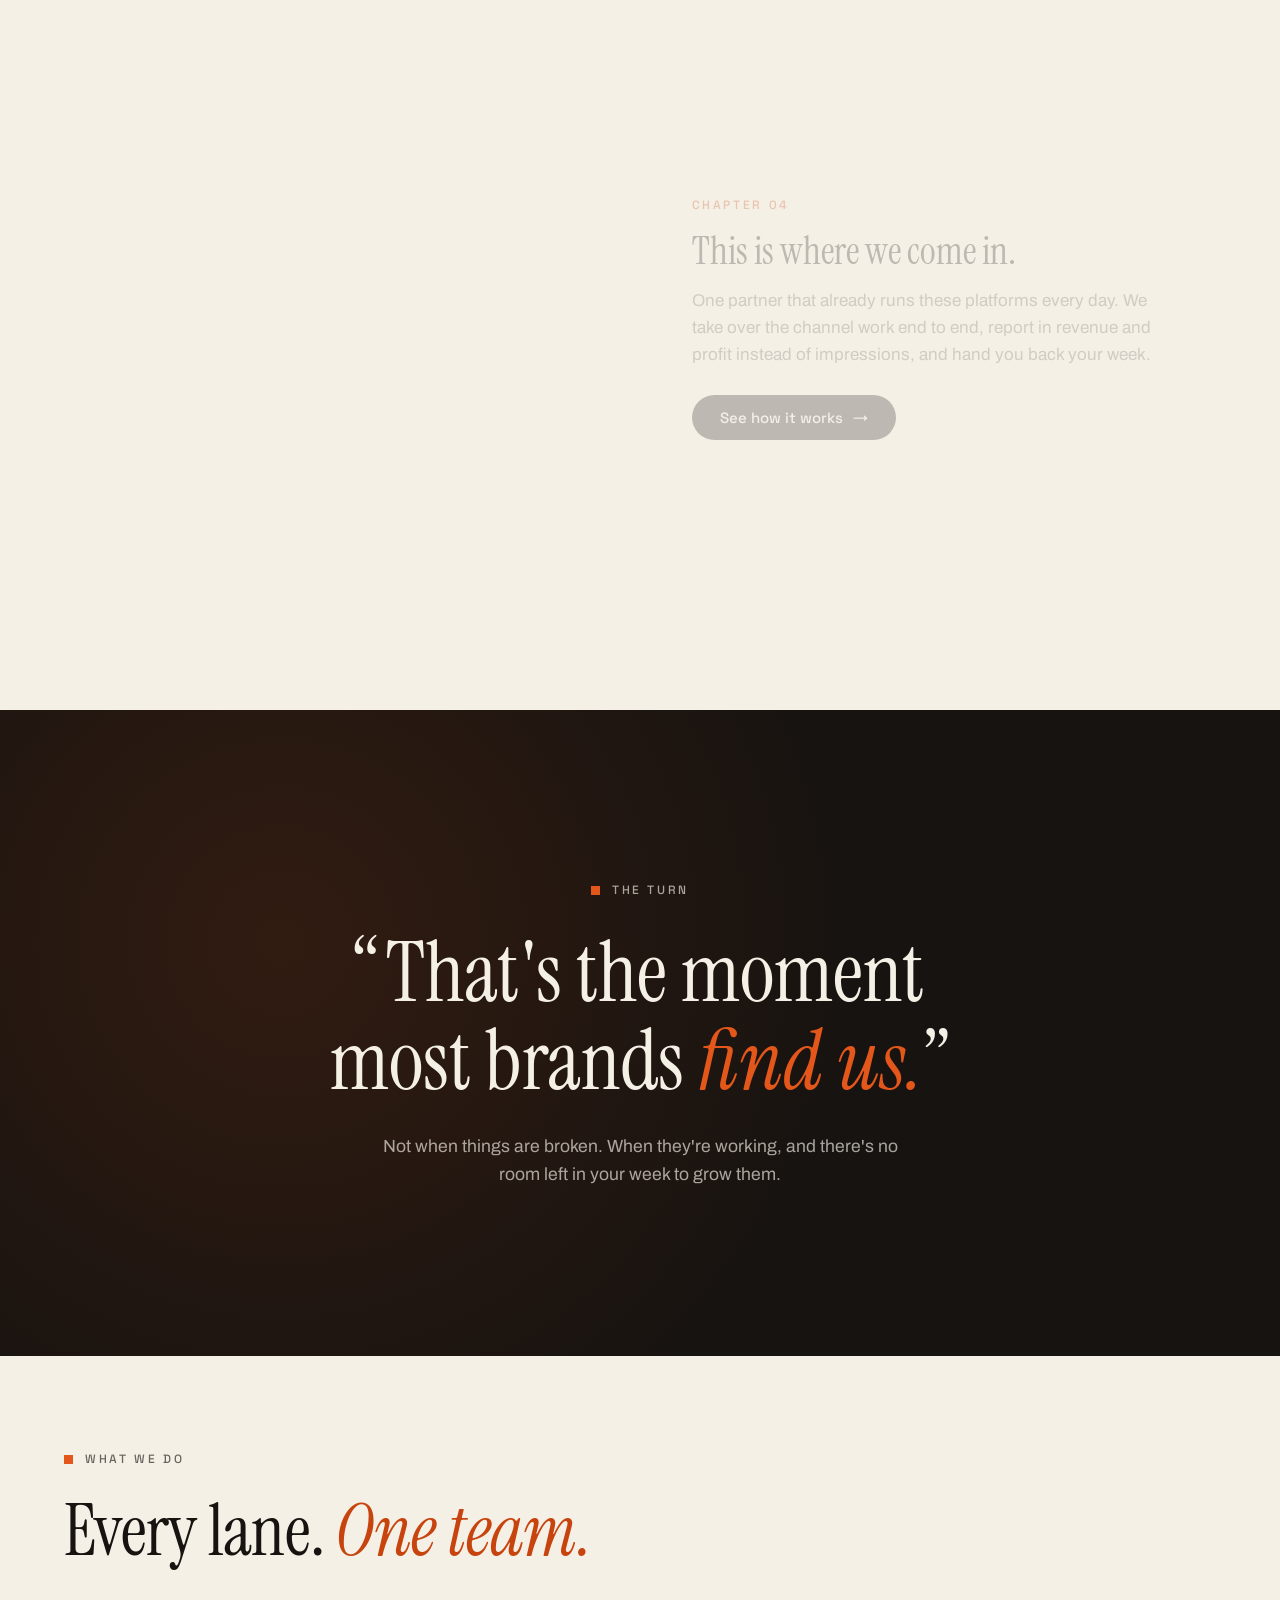
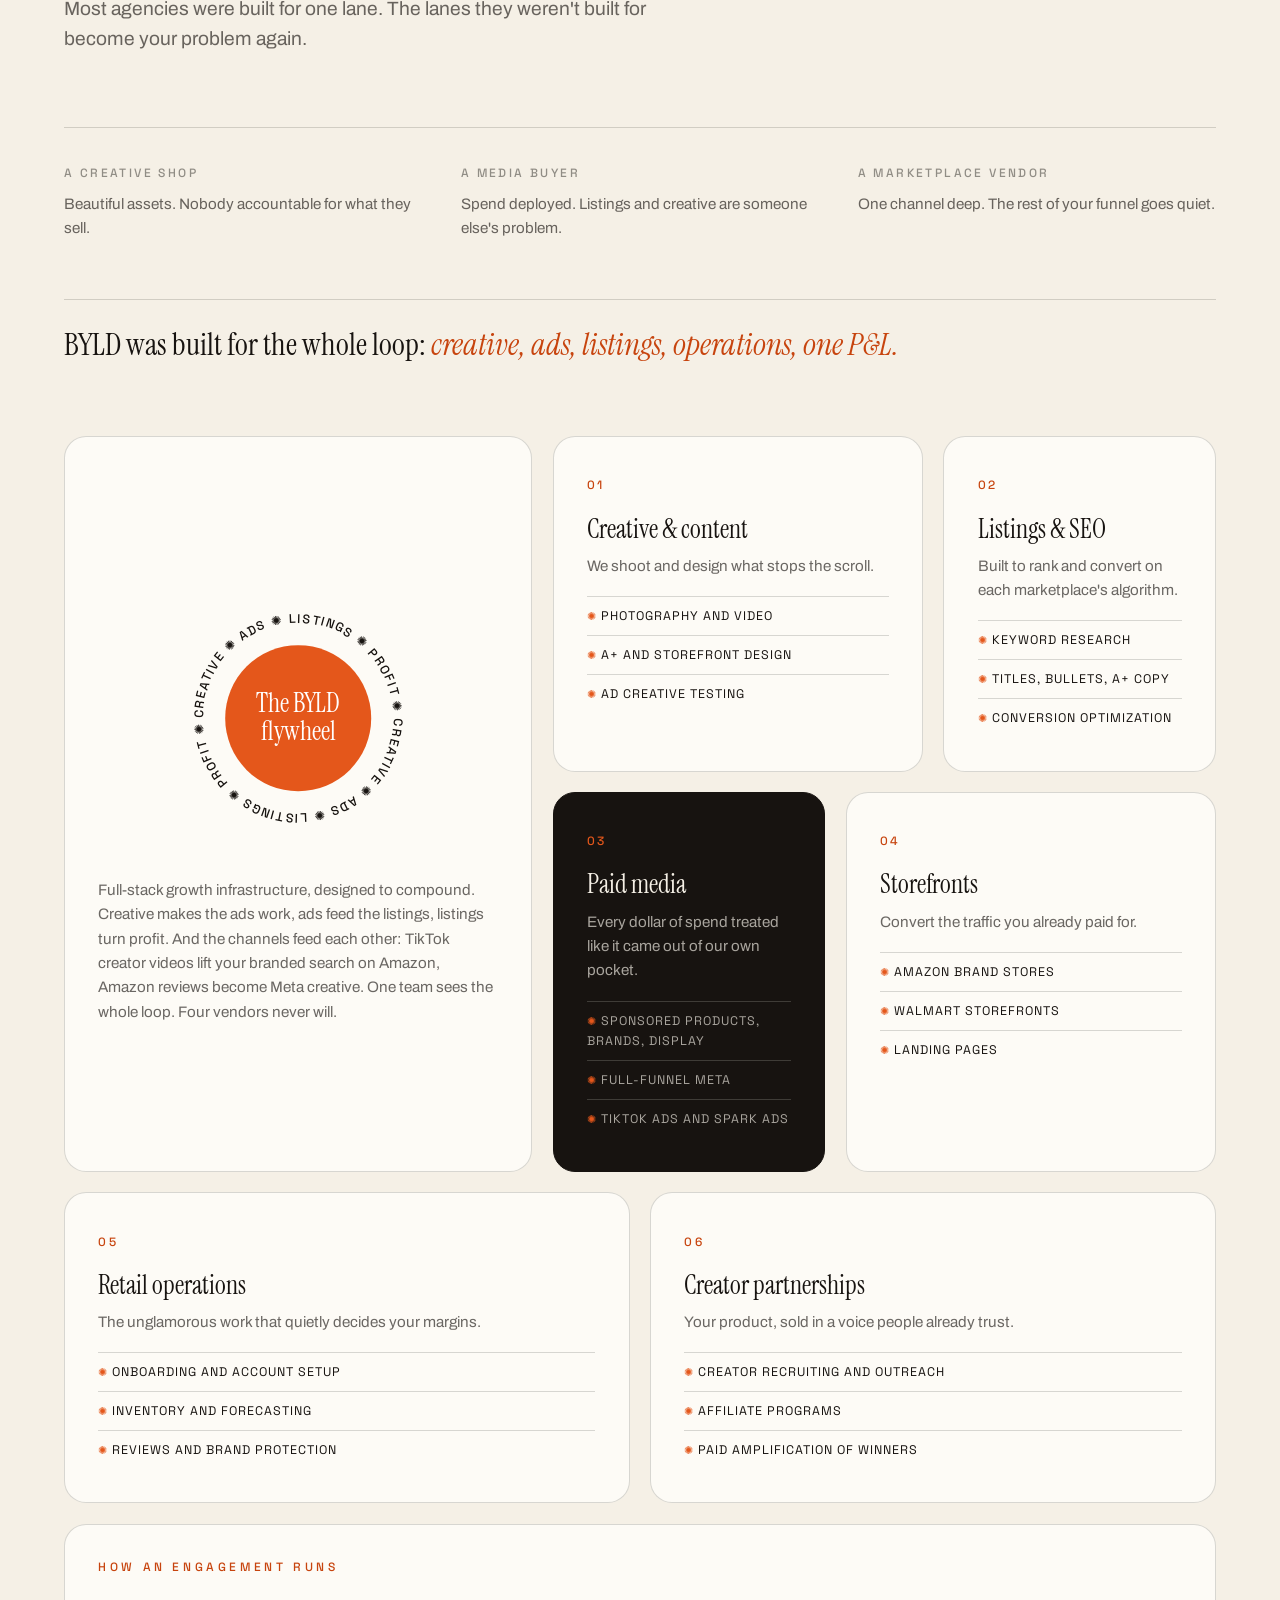
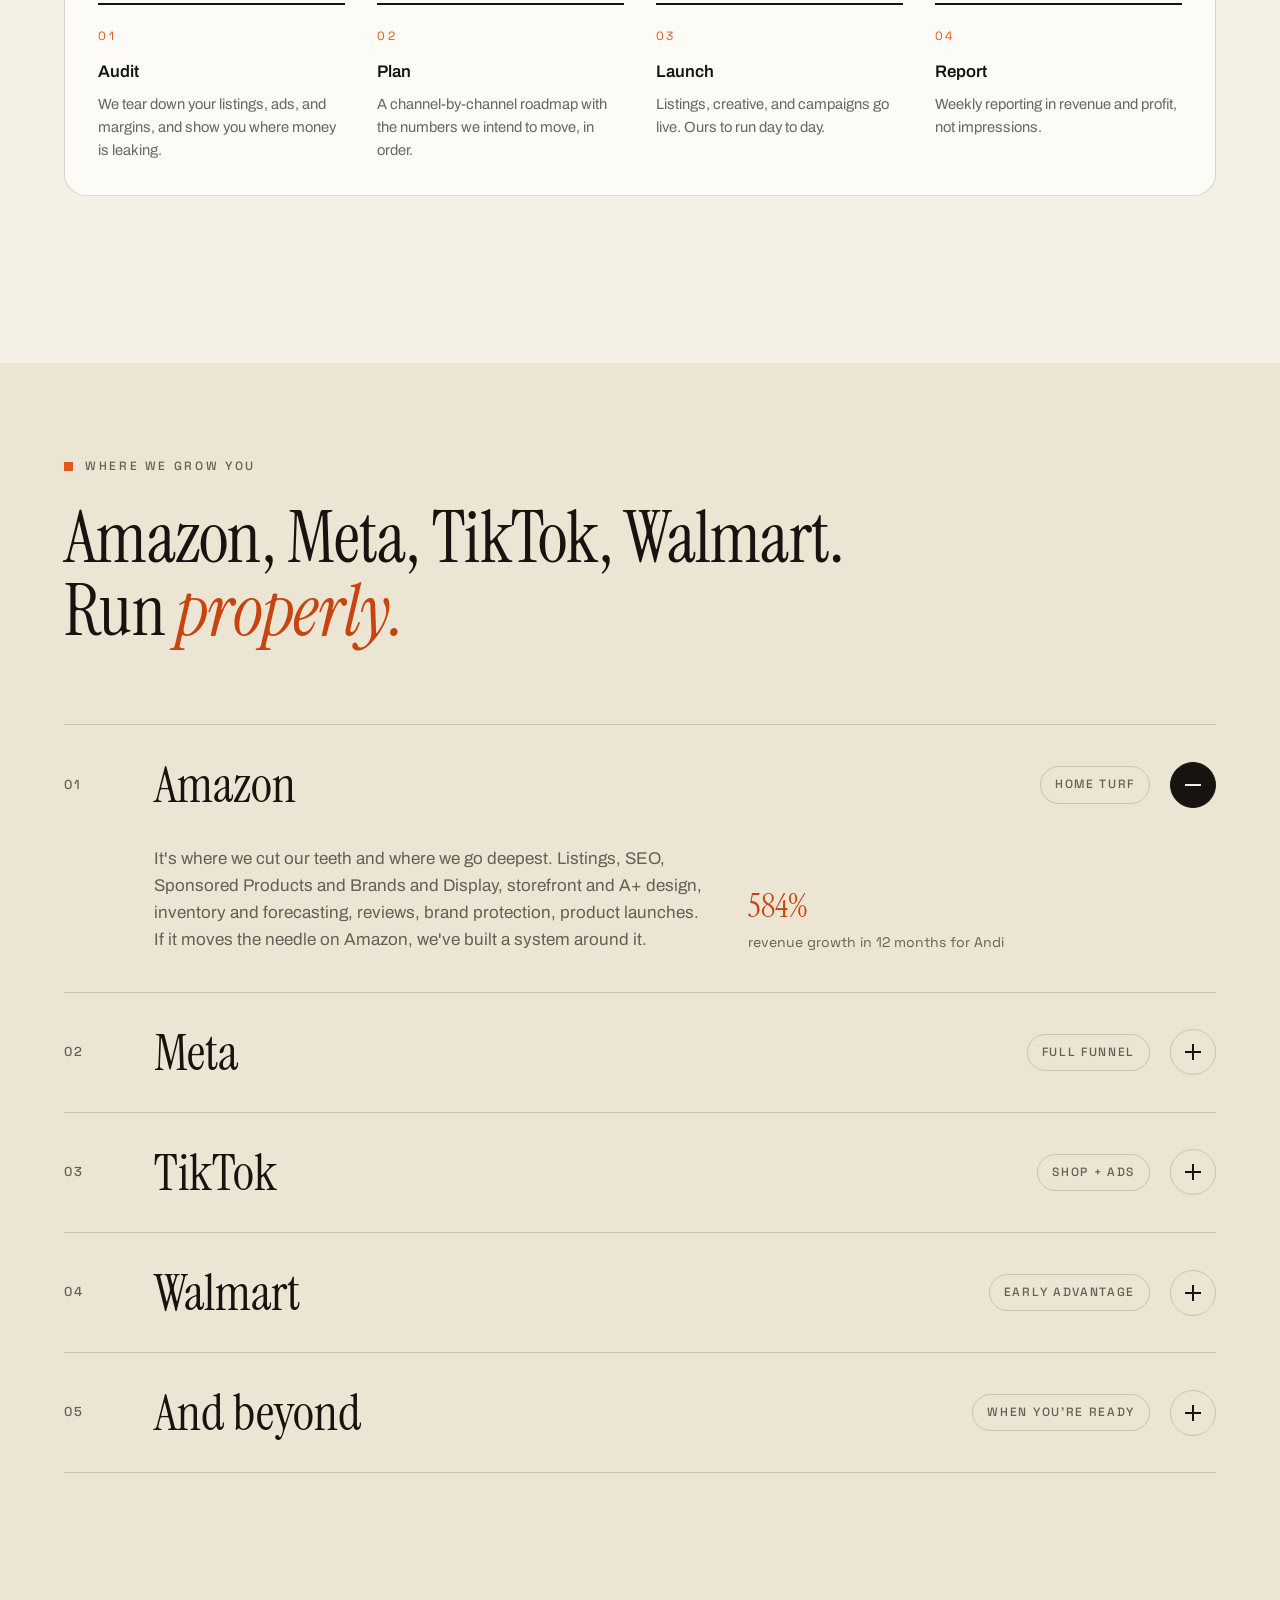
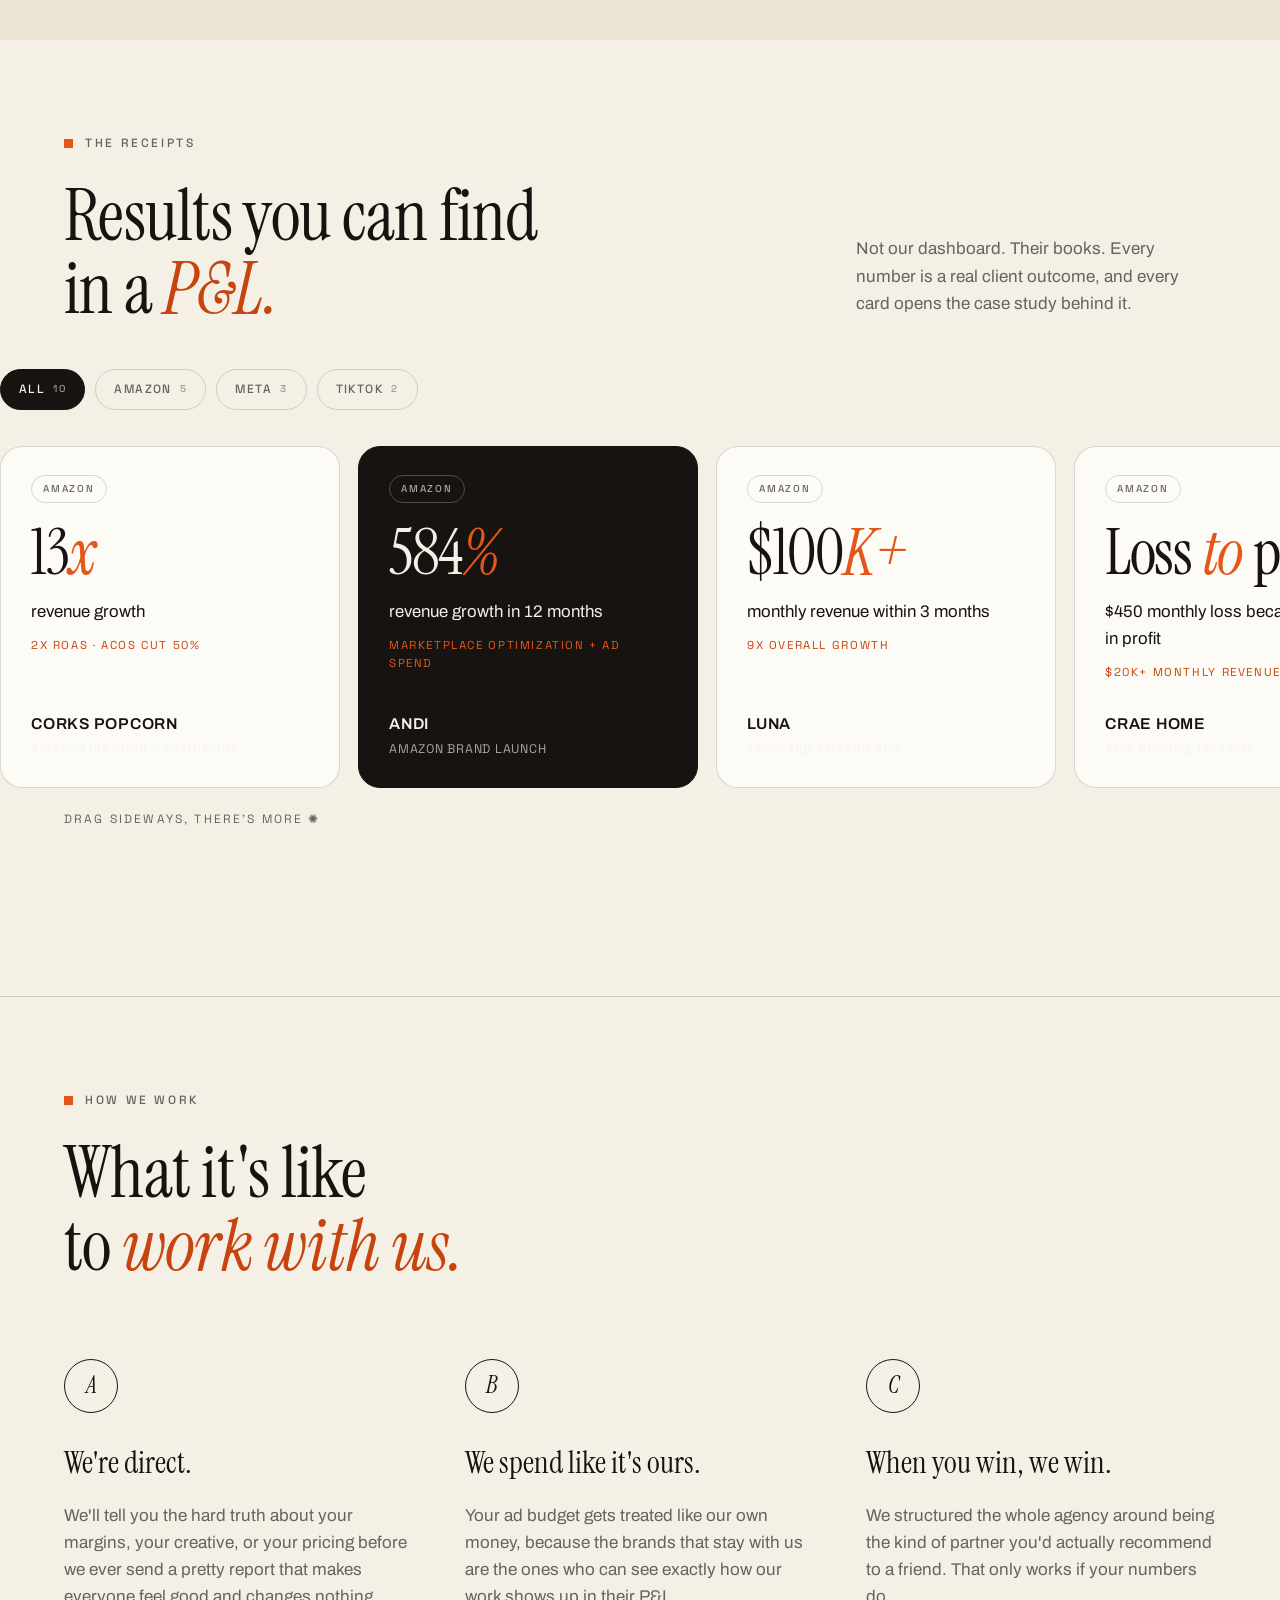
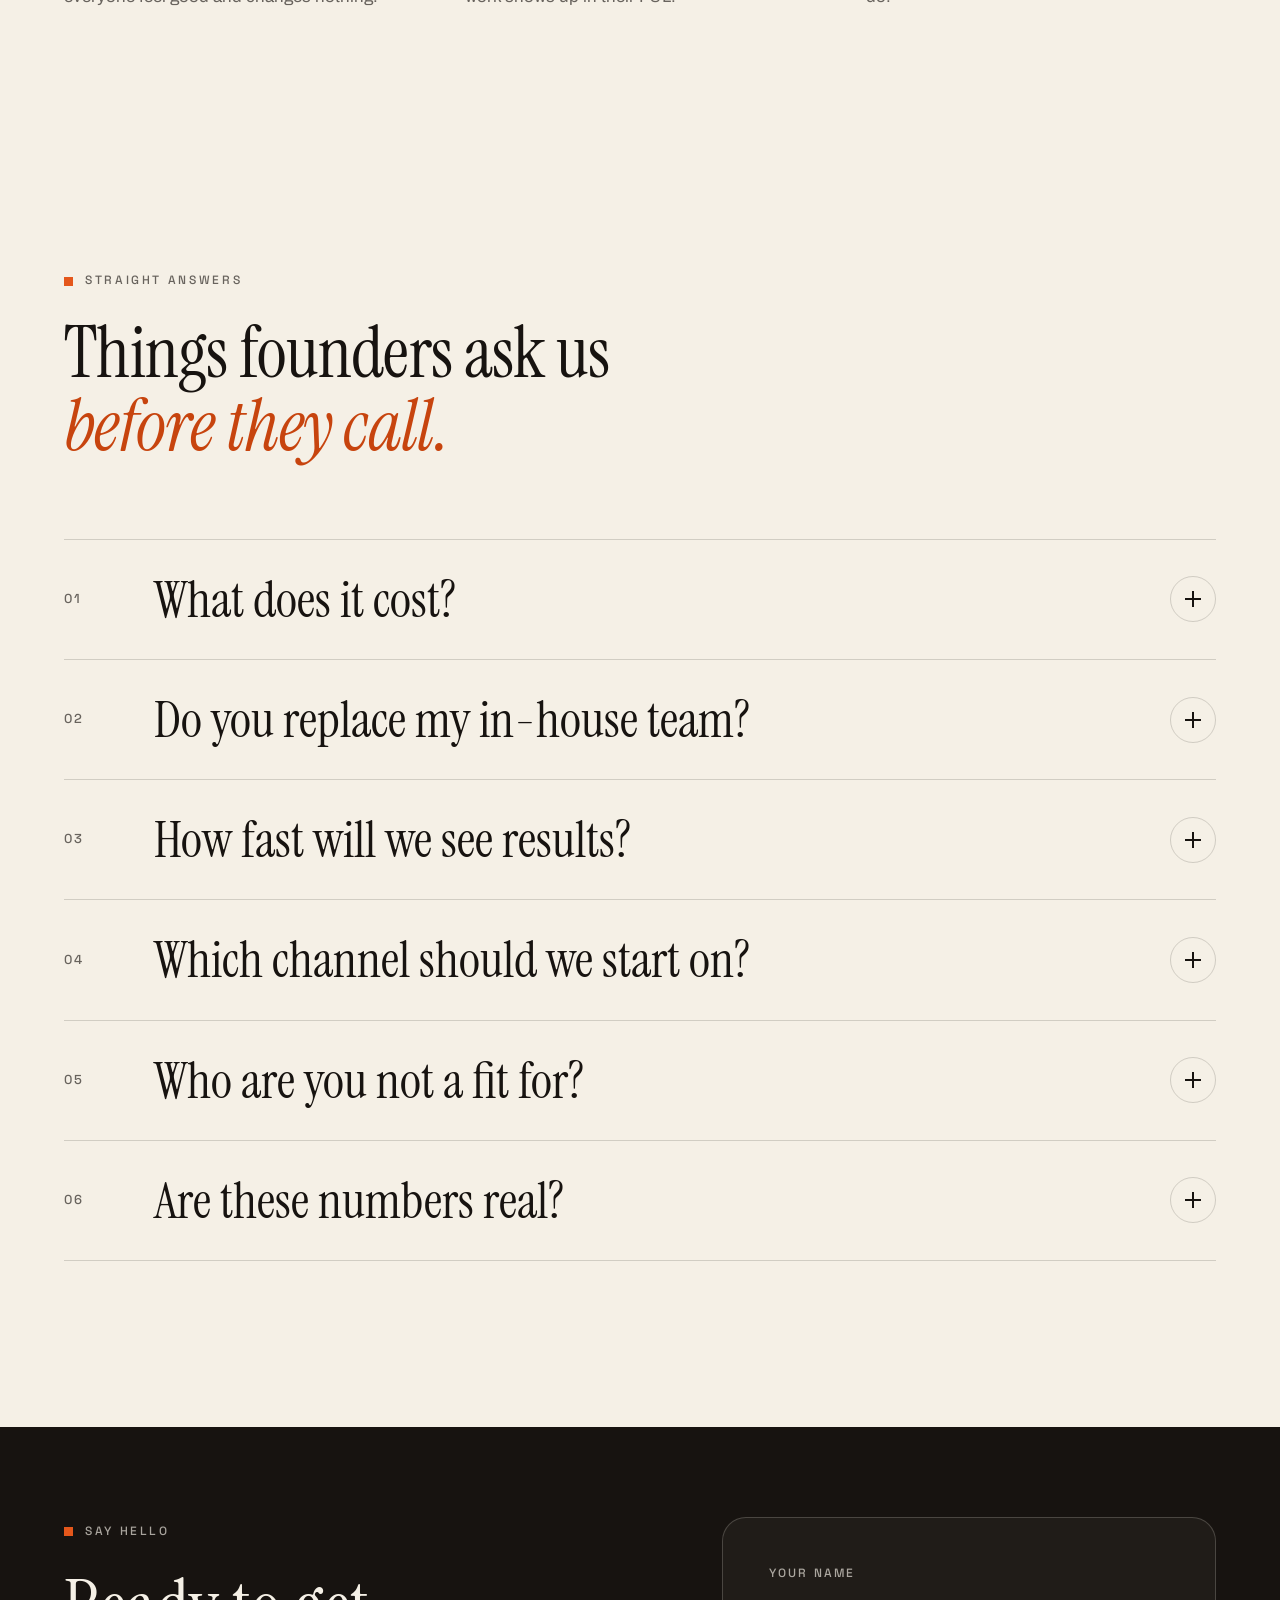
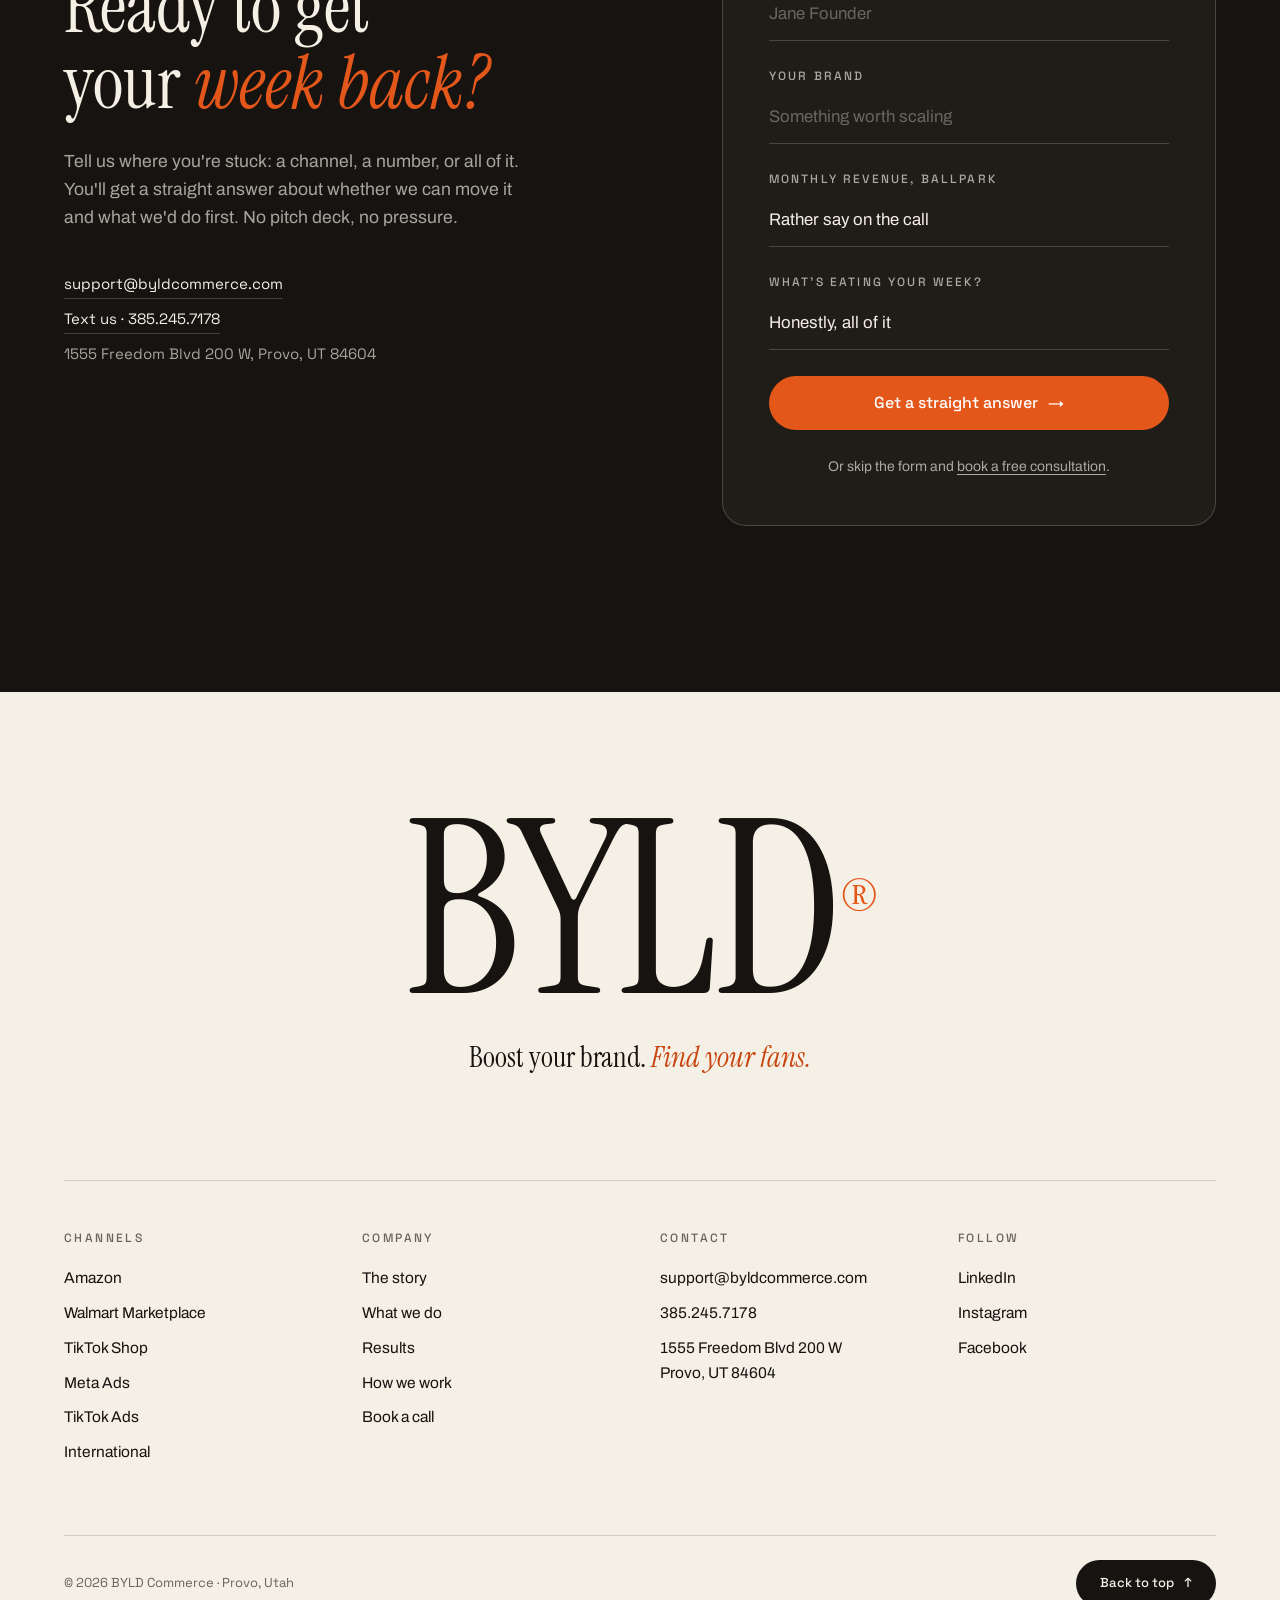
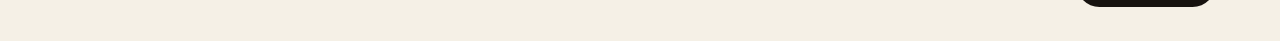
==== commit 1c152648: "Second pass: rewrite voice, add hero live system, bento wall, filterable results, FAQ Rebuilds the c" ====
--- a/index.html
+++ b/index.html
@@ -13,6 +13,20 @@
 <body id="top">
 
   <div class="grain" aria-hidden="true"></div>
+
+
+  <!-- chapter rail: fixed page index, desktop only -->
+  <nav class="rail" aria-label="Page index">
+    <span class="rail__line" aria-hidden="true"><i></i></span>
+    <a href="#story" data-rail="story"><b>01</b><span>The story</span></a>
+    <a href="#turn" data-rail="turn"><b>02</b><span>The turn</span></a>
+    <a href="#services" data-rail="services"><b>03</b><span>What we do</span></a>
+    <a href="#channels" data-rail="channels"><b>04</b><span>Channels</span></a>
+    <a href="#results" data-rail="results"><b>05</b><span>Results</span></a>
+    <a href="#how-we-work" data-rail="how-we-work"><b>06</b><span>How we work</span></a>
+    <a href="#faq" data-rail="faq"><b>07</b><span>FAQ</span></a>
+    <a href="#contact" data-rail="contact"><b>08</b><span>Contact</span></a>
+  </nav>
 
   <div class="preloader" aria-hidden="true">
     <div class="preloader__word">
@@ -58,27 +72,106 @@
     <!-- ============ HERO ============ -->
     <section class="hero">
       <div class="hero__inner">
-        <p class="eyebrow" data-reveal>Ecommerce growth, end to end · Provo, Utah</p>
-        <h1 class="hero__title">
-          <span class="line"><span data-reveal-line>You made something</span></span>
-          <span class="line"><span data-reveal-line><em>people love.</em></span></span>
-          <span class="line"><span data-reveal-line>Selling it became</span></span>
-          <span class="line"><span data-reveal-line>the <em>second job.</em></span></span>
-        </h1>
-        <div class="hero__foot" data-reveal>
-          <p class="hero__sub">Amazon wants one thing. TikTok wants another. Meta wants five new creatives by Friday. BYLD is the team that runs all of it for you, so you can get back to the part only you can do.</p>
-          <div class="hero__ctas">
-            <a class="btn btn--solid btn--lg" href="#contact" data-magnetic>Book a free consultation</a>
-            <a class="btn btn--ghost btn--lg" href="#story" data-magnetic>Sound familiar?</a>
-          </div>
-        </div>
-      </div>
-
-      <div class="hero__chips" aria-hidden="true">
-        <div class="chip chip--1"><i></i>Amazon · Listing suppressed, again</div>
-        <div class="chip chip--2"><i></i>Meta · Creative fatigue detected</div>
-        <div class="chip chip--3"><i></i>TikTok · The algorithm changed. Again.</div>
-        <div class="chip chip--4"><i></i>Walmart · 14 new requirements</div>
+        <div class="hero__copy">
+          <p class="eyebrow" data-reveal>Full-service ecommerce growth · Provo, Utah</p>
+          <h1 class="hero__title">
+            <span class="line"><span data-reveal-line>You build</span></span>
+            <span class="line"><span data-reveal-line><em>the product.</em></span></span>
+            <span class="line"><span data-reveal-line>We build</span></span>
+            <span class="line"><span data-reveal-line><em>the demand.</em></span></span>
+          </h1>
+          <div class="hero__foot" data-reveal>
+            <p class="hero__sub">BYLD runs your Amazon, Walmart, TikTok, and Meta as one team: listings, ads, creative, and the operations behind them. We've taken a brand from $10K to $20M on Meta and grown another 13x on Amazon. You get the growth without the second job.</p>
+            <div class="hero__ctas">
+              <a class="btn btn--solid btn--lg" href="#contact" data-magnetic>Get a free consultation</a>
+              <a class="btn btn--ghost btn--lg" href="#results" data-magnetic>See the numbers</a>
+            </div>
+          </div>
+        </div>
+
+        <!-- live system: alerts fire, travel down the wires, BYLD clears them -->
+        <div class="hero__system" data-reveal>
+          <svg class="sys" viewBox="0 0 440 460" role="img" aria-label="Platform alerts routing into BYLD and being cleared">
+        <g class="sys__wire" data-wire="amz">
+          <path class="sys__wire-base" d="M 196 45 C 226 74, 236 108, 244 150" pathLength="100"></path>
+          <path class="sys__wire-pulse" d="M 196 45 C 226 74, 236 108, 244 150" pathLength="100"></path>
+        </g>
+        <g class="sys__wire" data-wire="meta">
+          <path class="sys__wire-base" d="M 300 140 C 292 160, 282 178, 268 198" pathLength="100"></path>
+          <path class="sys__wire-pulse" d="M 300 140 C 292 160, 282 178, 268 198" pathLength="100"></path>
+        </g>
+        <g class="sys__wire" data-wire="tik">
+          <path class="sys__wire-base" d="M 192 327 C 214 306, 224 288, 238 264" pathLength="100"></path>
+          <path class="sys__wire-pulse" d="M 192 327 C 214 306, 224 288, 238 264" pathLength="100"></path>
+        </g>
+        <g class="sys__wire" data-wire="wal">
+          <path class="sys__wire-base" d="M 302 384 C 294 350, 284 320, 272 276" pathLength="100"></path>
+          <path class="sys__wire-pulse" d="M 302 384 C 294 350, 284 320, 272 276" pathLength="100"></path>
+        </g>
+
+            <g class="sys__core" data-core>
+              <circle class="sys__ring sys__ring--1" cx="250" cy="232" r="58"></circle>
+              <circle class="sys__ring sys__ring--2" cx="250" cy="232" r="58"></circle>
+              <circle class="sys__spin" cx="250" cy="232" r="70"></circle>
+              <circle class="sys__disc" cx="250" cy="232" r="56"></circle>
+              <text class="sys__mark" x="250" y="228">BYLD</text>
+              <text class="sys__state" x="250" y="250" data-core-label>ON IT</text>
+            </g>
+
+        <g class="sys__node" data-node="amz" style="--d:0.0s">
+          <g class="sys__float">
+            <rect class="sys__chip" x="6" y="18" width="196" height="54" rx="14"></rect>
+            <circle class="sys__dot" cx="30" cy="45" r="5"></circle>
+            <path class="sys__tick" d="M 24 45 l 4.5 5 l 8 -9.5"></path>
+            <text class="sys__plat" x="48" y="41">Amazon</text>
+            <text class="sys__issue" x="48" y="59">Listing suppressed</text>
+          </g>
+        </g>
+        <g class="sys__node" data-node="meta" style="--d:0.9s">
+          <g class="sys__float">
+            <rect class="sys__chip" x="250" y="86" width="196" height="54" rx="14"></rect>
+            <circle class="sys__dot" cx="274" cy="113" r="5"></circle>
+            <path class="sys__tick" d="M 268 113 l 4.5 5 l 8 -9.5"></path>
+            <text class="sys__plat" x="292" y="109">Meta</text>
+            <text class="sys__issue" x="292" y="127">Creative fatigue</text>
+          </g>
+        </g>
+        <g class="sys__node" data-node="tik" style="--d:1.8s">
+          <g class="sys__float">
+            <rect class="sys__chip" x="2" y="300" width="196" height="54" rx="14"></rect>
+            <circle class="sys__dot" cx="26" cy="327" r="5"></circle>
+            <path class="sys__tick" d="M 20 327 l 4.5 5 l 8 -9.5"></path>
+            <text class="sys__plat" x="44" y="323">TikTok</text>
+            <text class="sys__issue" x="44" y="341">Algorithm changed</text>
+          </g>
+        </g>
+        <g class="sys__node" data-node="wal" style="--d:2.7s">
+          <g class="sys__float">
+            <rect class="sys__chip" x="238" y="384" width="196" height="54" rx="14"></rect>
+            <circle class="sys__dot" cx="262" cy="411" r="5"></circle>
+            <path class="sys__tick" d="M 256 411 l 4.5 5 l 8 -9.5"></path>
+            <text class="sys__plat" x="280" y="407">Walmart</text>
+            <text class="sys__issue" x="280" y="425">14 new requirements</text>
+          </g>
+        </g>
+          </svg>
+          <p class="hero__system-cap"><span data-core-cap>Four platforms. One team clearing the queue.</span></p>
+        </div>
+
+        <div class="hero__proof" data-reveal>
+          <a class="hero__proof-item" href="https://www.byldcommerce.com/corks-popcorn" target="_blank" rel="noopener">
+            <b>13x</b><small>revenue growth<br>Corks Popcorn</small><span class="hero__proof-link">Case study <i>&rarr;</i></span>
+          </a>
+          <a class="hero__proof-item" href="https://www.byldcommerce.com/bucket-golf" target="_blank" rel="noopener">
+            <b>$10K&nbsp;to&nbsp;$20M</b><small>on full-funnel Meta<br>Bucket Golf</small><span class="hero__proof-link">Case study <i>&rarr;</i></span>
+          </a>
+          <a class="hero__proof-item" href="https://www.byldcommerce.com/andi" target="_blank" rel="noopener">
+            <b>584%</b><small>growth in 12 months<br>Andi</small><span class="hero__proof-link">Case study <i>&rarr;</i></span>
+          </a>
+          <a class="hero__proof-item" href="https://www.byldcommerce.com/qb54" target="_blank" rel="noopener">
+            <b>$250K</b><small>profit in 45 days<br>QB54</small><span class="hero__proof-link">Case study <i>&rarr;</i></span>
+          </a>
+        </div>
       </div>
 
       <div class="hero__scroll" aria-hidden="true"><span></span></div>
@@ -90,13 +183,17 @@
         <span>Amazon</span><i>✺</i><span>Meta</span><i>✺</i><span>TikTok Shop</span><i>✺</i><span>Walmart</span><i>✺</i><span>TikTok Ads</span><i>✺</i><span>Google</span><i>✺</i><span>Email</span><i>✺</i><span>International</span><i>✺</i>
         <span>Amazon</span><i>✺</i><span>Meta</span><i>✺</i><span>TikTok Shop</span><i>✺</i><span>Walmart</span><i>✺</i><span>TikTok Ads</span><i>✺</i><span>Google</span><i>✺</i><span>Email</span><i>✺</i><span>International</span><i>✺</i>
       </div>
+      <div class="marquee__track marquee__track--brands">
+        <span class="munit"><em>Bucket Golf</em><small>Meta</small></span><i>✺</i><span class="munit"><em>Corks Popcorn</em><small>Amazon</small></span><i>✺</i><span class="munit"><em>Andi</em><small>Marketplace</small></span><i>✺</i><span class="munit"><em>Luna</em><small>Amazon Ads</small></span><i>✺</i><span class="munit"><em>Little Gripsters</em><small>TikTok</small></span><i>✺</i><span class="munit"><em>Geo Project</em><small>Organic + paid</small></span><i>✺</i><span class="munit"><em>QB54</em><small>Meta + Amazon</small></span><i>✺</i><span class="munit"><em>Crae Home</em><small>Ads + listings</small></span><i>✺</i><span class="munit"><em>Teton Tackle</em><small>2,000+ units in 90 days</small></span><i>✺</i><span class="munit"><em>Agave Sweet</em><small>TACOS 79% to 40%</small></span><i>✺</i><span class="munit"><em>MOOD</em><small>117% in a year</small></span><i>✺</i><span class="munit"><em>Copper</em><small>TikTok Shop</small></span><i>✺</i>
+        <span class="munit"><em>Bucket Golf</em><small>Meta</small></span><i>✺</i><span class="munit"><em>Corks Popcorn</em><small>Amazon</small></span><i>✺</i><span class="munit"><em>Andi</em><small>Marketplace</small></span><i>✺</i><span class="munit"><em>Luna</em><small>Amazon Ads</small></span><i>✺</i><span class="munit"><em>Little Gripsters</em><small>TikTok</small></span><i>✺</i><span class="munit"><em>Geo Project</em><small>Organic + paid</small></span><i>✺</i><span class="munit"><em>QB54</em><small>Meta + Amazon</small></span><i>✺</i><span class="munit"><em>Crae Home</em><small>Ads + listings</small></span><i>✺</i><span class="munit"><em>Teton Tackle</em><small>2,000+ units in 90 days</small></span><i>✺</i><span class="munit"><em>Agave Sweet</em><small>TACOS 79% to 40%</small></span><i>✺</i><span class="munit"><em>MOOD</em><small>117% in a year</small></span><i>✺</i><span class="munit"><em>Copper</em><small>TikTok Shop</small></span><i>✺</i>
+      </div>
     </div>
 
     <!-- ============ STORY ============ -->
     <section class="story" id="story">
       <div class="story__head">
-        <p class="eyebrow" data-reveal>The story so far</p>
-        <h2 class="h2" data-reveal>If this is you, <em>keep reading.</em></h2>
+        <p class="eyebrow" data-reveal>Why brands hire us</p>
+        <h2 class="h2" data-reveal>It usually starts <em>like this.</em></h2>
       </div>
 
       <div class="story__body">
@@ -123,17 +220,17 @@
           <div class="step" data-step="2">
             <span class="step__num">Chapter 02</span>
             <h3>Then came the platforms.</h3>
-            <p>Amazon has its own rules. Walmart has another set. TikTok rewards something completely different than Meta does. Each one has its own algorithm, its own ad system, its own creative demands, its own way of turning a stranger into a customer.</p>
+            <p>Amazon wants keyword-indexed listings and a clean account health score. Meta wants fresh creative every single week. TikTok wants creators, not ads. Walmart wants its own spec for all of it. Four platforms, four rulebooks, four different ways of turning a stranger into a customer.</p>
           </div>
           <div class="step" data-step="3">
             <span class="step__num">Chapter 03</span>
-            <h3>The math stopped working.</h3>
-            <p>Run one platform well and you have a part-time job. Run all of them well and you have a company you no longer have time to actually run. Somewhere in there, the work you love became the thing you never get to.</p>
+            <h3>Every channel became a job.</h3>
+            <p>Run one channel well and it eats real hours every week: bids, creative, inventory, listings, support tickets. Run four and you're either hiring a growth team or becoming one. Meanwhile the product, the thing that started all of this, sits untouched on your to-do list.</p>
           </div>
           <div class="step" data-step="4">
             <span class="step__num">Chapter 04</span>
             <h3>This is where we come in.</h3>
-            <p>One team that knows every one of those platforms inside out, takes the entire weight off your plate, and hands you back your week. You build the product. We build the demand.</p>
+            <p>One partner that already runs these platforms every day. We take over the channel work end to end, report in revenue and profit instead of impressions, and hand you back your week.</p>
             <a class="btn btn--solid" href="#services" data-magnetic>See how it works</a>
           </div>
         </div>
@@ -141,7 +238,7 @@
     </section>
 
     <!-- ============ THE TURN ============ -->
-    <section class="turn">
+    <section class="turn" id="turn">
       <div class="turn__inner">
         <p class="eyebrow eyebrow--light" data-reveal>The turn</p>
         <h2 class="turn__title" data-reveal>&ldquo;That's the moment<br>most brands <em>find us.</em>&rdquo;</h2>
@@ -154,55 +251,136 @@
       <div class="services__head">
         <p class="eyebrow" data-reveal>What we do</p>
         <h2 class="h2" data-reveal>Every lane. <em>One team.</em></h2>
-        <p class="lede" data-reveal>Most agencies pick a lane: creative or media, marketplaces or social. Then you spend your year stitching five vendors together and hoping they talk to each other. We built BYLD so you never have to.</p>
-      </div>
-
-      <div class="flywheel" data-reveal>
-        <div class="flywheel__ring" aria-hidden="true">
-          <svg viewBox="0 0 300 300">
-            <defs>
-              <path id="circlePath" d="M 150,150 m -110,0 a 110,110 0 1,1 220,0 a 110,110 0 1,1 -220,0"></path>
-            </defs>
-            <text textLength="688" lengthAdjust="spacing">
-              <textPath href="#circlePath">Creative ✺ Ads ✺ Listings ✺ Profit ✺ Creative ✺ Ads ✺ Listings ✺ Profit ✺</textPath>
-            </text>
-          </svg>
-          <div class="flywheel__core"><b>The BYLD<br>flywheel</b></div>
-        </div>
-        <p class="flywheel__caption">Full-stack growth infrastructure, designed to compound. The creative makes the ads work. The ads feed the listings. The listings make the whole thing profitable.</p>
-      </div>
-
-      <div class="services__grid">
-        <article class="svc" data-reveal>
-          <span class="svc__num">01</span>
+        <p class="lede" data-reveal>Most agencies were built for one lane. The lanes they weren't built for become your problem again.</p>
+      </div>
+
+      <div class="versus" data-reveal>
+        <div class="versus__col">
+          <h4>A creative shop</h4>
+          <p>Beautiful assets. Nobody accountable for what they sell.</p>
+        </div>
+        <div class="versus__col">
+          <h4>A media buyer</h4>
+          <p>Spend deployed. Listings and creative are someone else's problem.</p>
+        </div>
+        <div class="versus__col">
+          <h4>A marketplace vendor</h4>
+          <p>One channel deep. The rest of your funnel goes quiet.</p>
+        </div>
+        <p class="versus__byld">BYLD was built for the whole loop: <em>creative, ads, listings, operations, one P&amp;L.</em></p>
+      </div>
+
+      <div class="bento">
+        <div class="tile tile--fly" data-reveal>
+          <div class="flywheel">
+            <div class="flywheel__ring" aria-hidden="true">
+              <svg viewBox="0 0 300 300">
+                <defs>
+                  <path id="circlePath" d="M 150,150 m -110,0 a 110,110 0 1,1 220,0 a 110,110 0 1,1 -220,0"></path>
+                </defs>
+                <text textLength="688" lengthAdjust="spacing">
+                  <textPath href="#circlePath">Creative ✺ Ads ✺ Listings ✺ Profit ✺ Creative ✺ Ads ✺ Listings ✺ Profit ✺</textPath>
+                </text>
+              </svg>
+              <div class="flywheel__core"><b>The BYLD<br>flywheel</b></div>
+            </div>
+            <p class="flywheel__caption">Full-stack growth infrastructure, designed to compound. Creative makes the ads work, ads feed the listings, listings turn profit. And the channels feed each other: TikTok creator videos lift your branded search on Amazon, Amazon reviews become Meta creative. One team sees the whole loop. Four vendors never will.</p>
+          </div>
+        </div>
+
+        <article class="tile" data-reveal>
+          <span class="tile__num">01</span>
           <h3>Creative &amp; content</h3>
-          <p>We shoot and design the images that stop the scroll. Photography, video, A+ design, and the storefront visuals your product deserved from day one.</p>
-        </article>
-        <article class="svc" data-reveal>
-          <span class="svc__num">02</span>
+          <p>We shoot and design what stops the scroll.</p>
+          <ul class="tile__list">
+            <li>Photography and video</li>
+            <li>A+ and storefront design</li>
+            <li>Ad creative testing</li>
+          </ul>
+        </article>
+
+        <article class="tile" data-reveal>
+          <span class="tile__num">02</span>
           <h3>Listings &amp; SEO</h3>
-          <p>We write and optimize the listings people actually find. Keywords, copy, and conversion, tuned for each marketplace's algorithm instead of against it.</p>
-        </article>
-        <article class="svc" data-reveal>
-          <span class="svc__num">03</span>
+          <p>Built to rank and convert on each marketplace's algorithm.</p>
+          <ul class="tile__list">
+            <li>Keyword research</li>
+            <li>Titles, bullets, A+ copy</li>
+            <li>Conversion optimization</li>
+          </ul>
+        </article>
+
+        <article class="tile tile--dark" data-reveal>
+          <span class="tile__num">03</span>
           <h3>Paid media</h3>
-          <p>Sponsored Products, Brands, and Display. Full-funnel Meta and TikTok. Every dollar of spend treated like it came out of our own pocket.</p>
-        </article>
-        <article class="svc" data-reveal>
-          <span class="svc__num">04</span>
+          <p>Every dollar of spend treated like it came out of our own pocket.</p>
+          <ul class="tile__list">
+            <li>Sponsored Products, Brands, Display</li>
+            <li>Full-funnel Meta</li>
+            <li>TikTok Ads and Spark Ads</li>
+          </ul>
+        </article>
+
+        <article class="tile" data-reveal>
+          <span class="tile__num">04</span>
           <h3>Storefronts</h3>
-          <p>Brand stores and landing pages built to perform, not just to look pretty. Though they will also look pretty.</p>
-        </article>
-        <article class="svc" data-reveal>
-          <span class="svc__num">05</span>
+          <p>Convert the traffic you already paid for.</p>
+          <ul class="tile__list">
+            <li>Amazon Brand Stores</li>
+            <li>Walmart storefronts</li>
+            <li>Landing pages</li>
+          </ul>
+        </article>
+
+        <article class="tile" data-reveal>
+          <span class="tile__num">05</span>
           <h3>Retail operations</h3>
-          <p>Onboarding, account setup, inventory and forecasting, reviews, brand protection. The unglamorous work that quietly decides your margins.</p>
-        </article>
-        <article class="svc" data-reveal>
-          <span class="svc__num">06</span>
+          <p>The unglamorous work that quietly decides your margins.</p>
+          <ul class="tile__list">
+            <li>Onboarding and account setup</li>
+            <li>Inventory and forecasting</li>
+            <li>Reviews and brand protection</li>
+          </ul>
+        </article>
+
+        <article class="tile" data-reveal>
+          <span class="tile__num">06</span>
           <h3>Creator partnerships</h3>
-          <p>We connect you with the creators and influencers who make your product feel like a discovery instead of an ad.</p>
-        </article>
+          <p>Your product, sold in a voice people already trust.</p>
+          <ul class="tile__list">
+            <li>Creator recruiting and outreach</li>
+            <li>Affiliate programs</li>
+            <li>Paid amplification of winners</li>
+          </ul>
+        </article>
+
+        <div class="tile tile--wide" data-reveal>
+          <div class="engage">
+            <p class="engage__label">How an engagement runs</p>
+            <div class="engage__grid">
+              <div class="engage__step">
+                <span class="engage__num">01</span>
+                <h4>Audit</h4>
+                <p>We tear down your listings, ads, and margins, and show you where money is leaking.</p>
+              </div>
+              <div class="engage__step">
+                <span class="engage__num">02</span>
+                <h4>Plan</h4>
+                <p>A channel-by-channel roadmap with the numbers we intend to move, in order.</p>
+              </div>
+              <div class="engage__step">
+                <span class="engage__num">03</span>
+                <h4>Launch</h4>
+                <p>Listings, creative, and campaigns go live. Ours to run day to day.</p>
+              </div>
+              <div class="engage__step">
+                <span class="engage__num">04</span>
+                <h4>Report</h4>
+                <p>Weekly reporting in revenue and profit, not impressions.</p>
+              </div>
+            </div>
+          </div>
+        </div>
       </div>
     </section>
 
@@ -210,7 +388,7 @@
     <section class="channels" id="channels">
       <div class="channels__head">
         <p class="eyebrow" data-reveal>Where we grow you</p>
-        <h2 class="h2" data-reveal>Four channels <em>deep.</em><br>Not forty channels thin.</h2>
+        <h2 class="h2" data-reveal>Amazon, Meta, TikTok, Walmart.<br>Run <em>properly.</em></h2>
       </div>
 
       <div class="acc" data-reveal>
@@ -253,7 +431,7 @@
           </button>
           <div class="acc__panel">
             <div class="acc__panel-inner">
-              <p>Turning scrollers into buyers through listings, lives, and creator partnerships. We find the creators whose audiences already want what you make, then amplify what works with paid.</p>
+              <p>TikTok Shop listings, affiliate creator programs, lives, and Spark Ads. We find the creators whose audiences already buy products like yours, then put paid behind whatever converts.</p>
               <p class="acc__proof"><b>84%</b> of Little Gripsters' revenue came from creator content</p>
             </div>
           </div>
@@ -263,12 +441,12 @@
           <button class="acc__btn" aria-expanded="false">
             <span class="acc__num">04</span>
             <span class="acc__name">Walmart</span>
-            <span class="acc__tag">The next land grab</span>
-            <span class="acc__icon" aria-hidden="true"></span>
-          </button>
-          <div class="acc__panel">
-            <div class="acc__panel-inner">
-              <p>Everything from setup to optimization to a storefront built to perform, on the marketplace most brands are about to be on. Getting there early is the whole advantage.</p>
+            <span class="acc__tag">Early advantage</span>
+            <span class="acc__icon" aria-hidden="true"></span>
+          </button>
+          <div class="acc__panel">
+            <div class="acc__panel-inner">
+              <p>Item setup, listing optimization, Walmart Connect campaigns, and a storefront built to perform, on the marketplace most brands are about to be on. Getting there early is the whole advantage.</p>
               <p class="acc__proof"><b>Setup to storefront</b>, handled end to end</p>
             </div>
           </div>
@@ -283,7 +461,7 @@
           </button>
           <div class="acc__panel">
             <div class="acc__panel-inner">
-              <p>Google, email, and international expansion round it out when your brand is ready for them. We'll tell you honestly when that is, and when it isn't yet.</p>
+              <p>Google, email, and international expansion round it out when your brand is ready for them. We'd rather run four channels deep than forty channels thin, so we'll tell you honestly when it's time, and when it isn't yet.</p>
               <p class="acc__proof"><b>Growth that compounds</b>, not channels for their own sake</p>
             </div>
           </div>
@@ -298,50 +476,97 @@
           <p class="eyebrow" data-reveal>The receipts</p>
           <h2 class="h2" data-reveal>Results you can find<br>in a <em>P&amp;L.</em></h2>
         </div>
-        <p class="results__note" data-reveal>Not our dashboard. Their books. Every number below is a real client outcome from our case studies.</p>
+        <p class="results__note" data-reveal>Not our dashboard. Their books. Every number is a real client outcome, and every card opens the case study behind it.</p>
+      </div>
+
+      <div class="results__filters" data-reveal>
+        <button class="rfilter is-active" data-filter="all">All<span>10</span></button>
+        <button class="rfilter" data-filter="amazon">Amazon<span>5</span></button>
+        <button class="rfilter" data-filter="meta">Meta<span>3</span></button>
+        <button class="rfilter" data-filter="tiktok">TikTok<span>2</span></button>
       </div>
 
       <div class="results__strip" data-drag>
-        <article class="rcard" data-reveal>
+        <a class="rcard" data-cat="amazon" data-reveal href="https://www.byldcommerce.com/corks-popcorn" target="_blank" rel="noopener">
+          <span class="rcard__tag">Amazon</span>
           <span class="rcard__stat">13<em>x</em></span>
-          <p class="rcard__what">revenue growth</p>
-          <p class="rcard__who">Corks Popcorn · Amazon listings + campaign optimization</p>
-        </article>
-        <article class="rcard rcard--accent" data-reveal>
+          <span class="rcard__what">revenue growth</span>
+          <span class="rcard__more">2x ROAS · ACOS cut 50%</span>
+          <span class="rcard__who"><b>Corks Popcorn</b>Amazon listings + campaigns</span>
+          <span class="rcard__go" aria-hidden="true">&rarr;</span>
+        </a>
+        <a class="rcard rcard--accent" data-cat="amazon" data-reveal href="https://www.byldcommerce.com/andi" target="_blank" rel="noopener">
+          <span class="rcard__tag">Amazon</span>
+          <span class="rcard__stat">584<em>%</em></span>
+          <span class="rcard__what">revenue growth in 12 months</span>
+          <span class="rcard__more">Marketplace optimization + ad spend</span>
+          <span class="rcard__who"><b>Andi</b>Amazon brand launch</span>
+          <span class="rcard__go" aria-hidden="true">&rarr;</span>
+        </a>
+        <a class="rcard" data-cat="amazon" data-reveal href="https://www.byldcommerce.com/luna" target="_blank" rel="noopener">
+          <span class="rcard__tag">Amazon</span>
+          <span class="rcard__stat">$100<em>K+</em></span>
+          <span class="rcard__what">monthly revenue within 3 months</span>
+          <span class="rcard__more">9x overall growth</span>
+          <span class="rcard__who"><b>Luna</b>Targeted Amazon Ads</span>
+          <span class="rcard__go" aria-hidden="true">&rarr;</span>
+        </a>
+        <a class="rcard" data-cat="amazon" data-reveal href="https://www.byldcommerce.com/crae-home" target="_blank" rel="noopener">
+          <span class="rcard__tag">Amazon</span>
+          <span class="rcard__stat">Loss <em>to</em> profit</span>
+          <span class="rcard__what">$450 monthly loss became $4,500 in profit</span>
+          <span class="rcard__more">$20K+ monthly revenue</span>
+          <span class="rcard__who"><b>Crae Home</b>Ads, pricing, listings</span>
+          <span class="rcard__go" aria-hidden="true">&rarr;</span>
+        </a>
+        <a class="rcard" data-cat="amazon" data-reveal href="https://www.byldcommerce.com/tetontackle" target="_blank" rel="noopener">
+          <span class="rcard__tag">Amazon</span>
+          <span class="rcard__stat">2,000<em>+</em></span>
+          <span class="rcard__what">units sold in 90 days</span>
+          <span class="rcard__more">45% revenue increase</span>
+          <span class="rcard__who"><b>Teton Tackle</b>FBA migration + listing overhaul</span>
+          <span class="rcard__go" aria-hidden="true">&rarr;</span>
+        </a>
+        <a class="rcard rcard--accent" data-cat="meta" data-reveal href="https://www.byldcommerce.com/bucket-golf" target="_blank" rel="noopener">
+          <span class="rcard__tag">Meta</span>
           <span class="rcard__stat">$20<em>M</em></span>
-          <p class="rcard__what">scaled from $10K in revenue</p>
-          <p class="rcard__who">Bucket Golf · Full-funnel Meta</p>
-        </article>
-        <article class="rcard" data-reveal>
-          <span class="rcard__stat">584<em>%</em></span>
-          <p class="rcard__what">revenue growth in 12 months</p>
-          <p class="rcard__who">Andi · Marketplace + strategic ad spend</p>
-        </article>
-        <article class="rcard" data-reveal>
-          <span class="rcard__stat">$100<em>K+</em></span>
-          <p class="rcard__what">monthly revenue within 3 months</p>
-          <p class="rcard__who">Luna · Targeted Amazon Ads launch</p>
-        </article>
-        <article class="rcard rcard--accent" data-reveal>
+          <span class="rcard__what">scaled from $10K in revenue</span>
+          <span class="rcard__more">Full-funnel Meta system</span>
+          <span class="rcard__who"><b>Bucket Golf</b>Meta advertising</span>
+          <span class="rcard__go" aria-hidden="true">&rarr;</span>
+        </a>
+        <a class="rcard" data-cat="meta" data-reveal href="https://www.byldcommerce.com/qb54" target="_blank" rel="noopener">
+          <span class="rcard__tag">Meta</span>
+          <span class="rcard__stat">$250<em>K</em></span>
+          <span class="rcard__what">profit in 45 days</span>
+          <span class="rcard__more">Meta + Amazon full funnel</span>
+          <span class="rcard__who"><b>QB54</b>Meta advertising</span>
+          <span class="rcard__go" aria-hidden="true">&rarr;</span>
+        </a>
+        <a class="rcard" data-cat="meta" data-reveal href="https://www.byldcommerce.com/geo-project" target="_blank" rel="noopener">
+          <span class="rcard__tag">Meta</span>
+          <span class="rcard__stat">9.16<em>x</em></span>
+          <span class="rcard__what">ROAS, $55K on $6K of spend</span>
+          <span class="rcard__more">Organic content, amplified</span>
+          <span class="rcard__who"><b>Geo Project</b>Meta advertising</span>
+          <span class="rcard__go" aria-hidden="true">&rarr;</span>
+        </a>
+        <a class="rcard rcard--accent" data-cat="tiktok" data-reveal href="https://www.byldcommerce.com/casestudies" target="_blank" rel="noopener">
+          <span class="rcard__tag">TikTok</span>
           <span class="rcard__stat">84<em>%</em></span>
-          <p class="rcard__what">of revenue from creator content</p>
-          <p class="rcard__who">Little Gripsters · Creator-first TikTok launch</p>
-        </article>
-        <article class="rcard" data-reveal>
-          <span class="rcard__stat">9.16<em>x</em></span>
-          <p class="rcard__what">ROAS, $55K on $6K of spend</p>
-          <p class="rcard__who">Geo Project · Organic content, amplified</p>
-        </article>
-        <article class="rcard" data-reveal>
-          <span class="rcard__stat">$250<em>K</em></span>
-          <p class="rcard__what">profit in 45 days</p>
-          <p class="rcard__who">QB54 · Meta + Amazon full funnel</p>
-        </article>
-        <article class="rcard rcard--accent" data-reveal>
-          <span class="rcard__stat">Loss <em>to</em> profit</span>
-          <p class="rcard__what">a $450 monthly loss became $4,500 in monthly profit</p>
-          <p class="rcard__who">Crae Home · Ads, pricing, listings</p>
-        </article>
+          <span class="rcard__what">of revenue from creator content</span>
+          <span class="rcard__more">~1M impressions · 74% lower cost per order</span>
+          <span class="rcard__who"><b>Little Gripsters</b>Creator-first TikTok launch</span>
+          <span class="rcard__go" aria-hidden="true">&rarr;</span>
+        </a>
+        <a class="rcard" data-cat="tiktok" data-reveal href="https://www.byldcommerce.com/copper" target="_blank" rel="noopener">
+          <span class="rcard__tag">TikTok</span>
+          <span class="rcard__stat">$8,500</span>
+          <span class="rcard__what">in the first 30 days on TikTok Shop</span>
+          <span class="rcard__more">4.0+ ROAS</span>
+          <span class="rcard__who"><b>Copper</b>TikTok Shop launch</span>
+          <span class="rcard__go" aria-hidden="true">&rarr;</span>
+        </a>
       </div>
       <p class="results__hint" aria-hidden="true">Drag sideways, there's more ✺</p>
     </section>
@@ -350,7 +575,7 @@
     <section class="principles" id="how-we-work">
       <div class="principles__head">
         <p class="eyebrow" data-reveal>How we work</p>
-        <h2 class="h2" data-reveal>We'd rather be useful<br>than <em>comfortable.</em></h2>
+        <h2 class="h2" data-reveal>What it's like<br>to <em>work with us.</em></h2>
       </div>
       <div class="principles__grid">
         <article class="prin" data-reveal>
@@ -371,13 +596,95 @@
       </div>
     </section>
 
+    <!-- ============ FAQ ============ -->
+    <section class="faq" id="faq">
+      <div class="faq__head">
+        <p class="eyebrow" data-reveal>Straight answers</p>
+        <h2 class="h2" data-reveal>Things founders ask us<br><em>before they call.</em></h2>
+      </div>
+      <div class="acc acc--faq" data-reveal>
+        <div class="acc__item">
+          <button class="acc__btn" aria-expanded="false">
+            <span class="acc__num">01</span>
+            <span class="acc__name">What does it cost?</span>
+            <span class="acc__icon" aria-hidden="true"></span>
+          </button>
+          <div class="acc__panel">
+            <div class="acc__panel-inner">
+              <p>It depends on channels and scope, so we won't pretend there's one number. What we can promise: you'll always know exactly what you're paying for, and engagements are structured so we do well when your numbers do. If the math doesn't work for your margins, we'll say so on the first call.</p>
+            </div>
+          </div>
+        </div>
+        <div class="acc__item">
+          <button class="acc__btn" aria-expanded="false">
+            <span class="acc__num">02</span>
+            <span class="acc__name">Do you replace my in-house team?</span>
+            <span class="acc__icon" aria-hidden="true"></span>
+          </button>
+          <div class="acc__panel">
+            <div class="acc__panel-inner">
+              <p>No. We take over the channel work: listings, ads, creative, creator programs, and the operations behind them. You keep the product, the brand, and the decisions. Plenty of our clients have nobody in-house for marketing at all, and that works too.</p>
+            </div>
+          </div>
+        </div>
+        <div class="acc__item">
+          <button class="acc__btn" aria-expanded="false">
+            <span class="acc__num">03</span>
+            <span class="acc__name">How fast will we see results?</span>
+            <span class="acc__icon" aria-hidden="true"></span>
+          </button>
+          <div class="acc__panel">
+            <div class="acc__panel-inner">
+              <p>Honestly, it depends where you're starting. Wasted ad spend and broken listings can be fixed in weeks. Rankings, reviews, and creator programs compound over months. We'll tell you which bucket your account is in after the audit, not before.</p>
+            </div>
+          </div>
+        </div>
+        <div class="acc__item">
+          <button class="acc__btn" aria-expanded="false">
+            <span class="acc__num">04</span>
+            <span class="acc__name">Which channel should we start on?</span>
+            <span class="acc__icon" aria-hidden="true"></span>
+          </button>
+          <div class="acc__panel">
+            <div class="acc__panel-inner">
+              <p>Usually the one already making you money, run properly, before anything new gets added. For most brands that's Amazon. TikTok Shop and Walmart come when your numbers say you're ready, and we'll tell you honestly when that is.</p>
+            </div>
+          </div>
+        </div>
+        <div class="acc__item">
+          <button class="acc__btn" aria-expanded="false">
+            <span class="acc__num">05</span>
+            <span class="acc__name">Who are you not a fit for?</span>
+            <span class="acc__icon" aria-hidden="true"></span>
+          </button>
+          <div class="acc__panel">
+            <div class="acc__panel-inner">
+              <p>Brands that want a vendor to blame instead of a partner to work with, and brands that need a miracle by Friday. If our audit says we can't move your numbers, we'll tell you that instead of taking the retainer.</p>
+            </div>
+          </div>
+        </div>
+        <div class="acc__item">
+          <button class="acc__btn" aria-expanded="false">
+            <span class="acc__num">06</span>
+            <span class="acc__name">Are these numbers real?</span>
+            <span class="acc__icon" aria-hidden="true"></span>
+          </button>
+          <div class="acc__panel">
+            <div class="acc__panel-inner">
+              <p>Yes. Every number on this page is a real client outcome from our case studies, which you can read in full at <a href="https://www.byldcommerce.com/casestudies" target="_blank" rel="noopener">byldcommerce.com/casestudies</a>.</p>
+            </div>
+          </div>
+        </div>
+      </div>
+    </section>
+
     <!-- ============ CONTACT ============ -->
     <section class="contact" id="contact">
       <div class="contact__inner">
         <div class="contact__copy">
           <p class="eyebrow eyebrow--light" data-reveal>Say hello</p>
-          <h2 class="contact__title" data-reveal>You've got something<br><em>worth scaling.</em></h2>
-          <p class="contact__sub" data-reveal>We're not the biggest agency, and we don't try to be. We're the team you bring in when you want people who'll treat your brand like it matters.</p>
+          <h2 class="contact__title" data-reveal>Ready to get<br>your <em>week back?</em></h2>
+          <p class="contact__sub" data-reveal>Tell us where you're stuck: a channel, a number, or all of it. You'll get a straight answer about whether we can move it and what we'd do first. No pitch deck, no pressure.</p>
           <div class="contact__meta" data-reveal>
             <a href="mailto:support@byldcommerce.com">support@byldcommerce.com</a>
             <a href="sms:3852457178">Text us · 385.245.7178</a>
@@ -392,6 +699,16 @@
           <label>
             <span>Your brand</span>
             <input type="text" name="brand" placeholder="Something worth scaling" required>
+          </label>
+          <label>
+            <span>Monthly revenue, ballpark</span>
+            <select name="revenue">
+              <option>Under $20K / month</option>
+              <option>$20K to $100K / month</option>
+              <option>$100K to $500K / month</option>
+              <option>$500K+ / month</option>
+              <option selected>Rather say on the call</option>
+            </select>
           </label>
           <label>
             <span>What's eating your week?</span>
@@ -403,7 +720,7 @@
               <option selected>Honestly, all of it</option>
             </select>
           </label>
-          <button class="btn btn--solid btn--lg btn--full" type="submit" data-magnetic>Start the conversation</button>
+          <button class="btn btn--solid btn--lg btn--full" type="submit" data-magnetic>Get a straight answer</button>
           <p class="contact__alt">Or skip the form and <a href="https://www.byldcommerce.com/schedule" target="_blank" rel="noopener">book a free consultation</a>.</p>
         </form>
       </div>
--- a/css/style.css
+++ b/css/style.css
@@ -355,7 +355,20 @@
   overflow: hidden;
 }
 
-.hero__inner { max-width: 1200px; position: relative; z-index: 2; }
+.hero__inner {
+  width: 100%;
+  max-width: 1320px;
+  margin: 0 auto;
+  position: relative;
+  z-index: 2;
+  display: grid;
+  grid-template-columns: minmax(0, 1.05fr) minmax(0, 0.95fr);
+  align-items: center;
+  column-gap: clamp(30px, 4vw, 70px);
+}
+
+.hero__copy { min-width: 0; }
+.hero__proof { grid-column: 1 / -1; }
 
 .hero__title {
   margin-top: 24px;
@@ -408,47 +421,144 @@
   100% { transform: translateY(220%); }
 }
 
-/* floating annoyance chips */
-
-.hero__chips { position: absolute; inset: 0; z-index: 1; pointer-events: none; }
-
-.chip {
-  position: absolute;
-  display: flex;
-  align-items: center;
-  gap: 10px;
-  padding: 12px 18px;
-  background: #FDFBF6;
-  border: 1px solid var(--line);
-  border-radius: 12px;
-  box-shadow: 0 18px 38px rgba(23, 19, 16, 0.10);
-  font-family: var(--label);
-  font-size: 13px;
-  font-weight: 500;
-  animation: chip-bob 6s ease-in-out infinite;
-}
-
-.chip i {
-  width: 8px;
-  height: 8px;
-  border-radius: 50%;
-  background: var(--accent);
-  animation: chip-pulse 2s ease-in-out infinite;
-}
-
-.chip--1 { top: 21%; right: 14%; rotate: 3deg; animation-delay: 0s; }
-.chip--2 { top: 38%; right: 5%; rotate: -2deg; animation-delay: 1.2s; }
-.chip--3 { top: 56%; right: 17%; rotate: 2deg; animation-delay: 2.1s; }
-.chip--4 { top: 73%; right: 7%; rotate: -3deg; animation-delay: 0.7s; }
-
-@keyframes chip-bob {
+/* ---------- hero live system ----------
+   alerts fire on a platform, run down the wire, BYLD clears them.
+   geometry all lives in one 440x460 viewBox so nothing can drift. */
+
+.hero__system { position: relative; z-index: 1; min-width: 0; }
+
+.sys { width: 100%; height: auto; display: block; overflow: visible; }
+
+.sys__wire-base {
+  fill: none;
+  stroke: rgba(23, 19, 16, 0.16);
+  stroke-width: 1.4;
+  stroke-dasharray: 100;
+  stroke-dashoffset: 100;
+  transition: stroke-dashoffset 1.1s cubic-bezier(0.65, 0, 0.35, 1);
+}
+
+.hero__system.is-in .sys__wire-base { stroke-dashoffset: 0; }
+.hero__system.is-in .sys__wire:nth-of-type(2) .sys__wire-base { transition-delay: 0.12s; }
+.hero__system.is-in .sys__wire:nth-of-type(3) .sys__wire-base { transition-delay: 0.24s; }
+.hero__system.is-in .sys__wire:nth-of-type(4) .sys__wire-base { transition-delay: 0.36s; }
+
+/* the travelling packet: a short bright dash running the length of the wire */
+.sys__wire-pulse {
+  fill: none;
+  stroke: var(--accent);
+  stroke-width: 2.6;
+  stroke-linecap: round;
+  stroke-dasharray: 9 100;
+  stroke-dashoffset: 109;
+  opacity: 0;
+}
+
+.sys__wire.is-sending .sys__wire-pulse {
+  opacity: 1;
+  animation: sys-send 0.95s cubic-bezier(0.5, 0, 0.3, 1) forwards;
+}
+
+@keyframes sys-send {
+  from { stroke-dashoffset: 109; }
+  to { stroke-dashoffset: 9; }
+}
+
+.sys__wire.is-clear .sys__wire-base { stroke: rgba(228, 87, 27, 0.42); }
+
+/* core */
+
+.sys__disc { fill: var(--accent); }
+.sys__mark { fill: #fff; font-family: var(--serif); font-size: 27px; text-anchor: middle; letter-spacing: 0.02em; }
+.sys__state { fill: rgba(255, 255, 255, 0.82); font-family: var(--label); font-size: 9.5px; letter-spacing: 0.24em; text-anchor: middle; }
+
+.sys__spin {
+  fill: none;
+  stroke: rgba(228, 87, 27, 0.5);
+  stroke-width: 1.2;
+  stroke-dasharray: 3 9;
+  transform-origin: 250px 232px;
+  animation: sys-spin 26s linear infinite;
+}
+
+.sys__ring {
+  fill: none;
+  stroke: var(--accent);
+  stroke-width: 1.6;
+  transform-origin: 250px 232px;
+  opacity: 0;
+}
+
+.sys__core.is-hit .sys__ring--1 { animation: sys-ping 1.1s ease-out forwards; }
+.sys__core.is-hit .sys__ring--2 { animation: sys-ping 1.1s ease-out 0.16s forwards; }
+.sys__core.is-hit .sys__disc { animation: sys-thump 0.5s ease-out; }
+
+@keyframes sys-spin { to { transform: rotate(360deg); } }
+@keyframes sys-ping {
+  0% { opacity: 0.55; transform: scale(1); }
+  100% { opacity: 0; transform: scale(1.72); }
+}
+@keyframes sys-thump {
+  0%, 100% { transform: scale(1); transform-origin: 250px 232px; }
+  45% { transform: scale(1.06); transform-origin: 250px 232px; }
+}
+
+/* platform chips */
+
+.sys__float { animation: sys-float 7s ease-in-out infinite; animation-delay: var(--d, 0s); }
+
+@keyframes sys-float {
   0%, 100% { transform: translateY(0); }
-  50% { transform: translateY(-14px); }
-}
-
-@keyframes chip-pulse {
-  0%, 100% { opacity: 1; }
-  50% { opacity: 0.35; }
+  50% { transform: translateY(-7px); }
+}
+
+.sys__chip {
+  fill: #FDFBF6;
+  stroke: var(--line);
+  stroke-width: 1;
+  filter: drop-shadow(0 14px 26px rgba(23, 19, 16, 0.10));
+  transition: fill 0.45s ease, stroke 0.45s ease;
+}
+
+.sys__plat { fill: var(--ink); font-family: var(--label); font-size: 13px; font-weight: 500; }
+.sys__issue { fill: var(--ink-soft); font-family: var(--label); font-size: 11.5px; letter-spacing: 0.02em; }
+.sys__dot { fill: var(--accent); transition: opacity 0.3s ease; }
+.sys__tick { fill: none; stroke: #1F7A4D; stroke-width: 2.2; stroke-linecap: round; stroke-linejoin: round; opacity: 0; transition: opacity 0.3s ease; }
+
+.sys__node.is-firing .sys__dot { animation: sys-blink 0.42s ease-in-out 3; }
+.sys__node.is-firing .sys__chip { stroke: var(--accent); }
+
+@keyframes sys-blink {
+  0%, 100% { opacity: 1; transform: scale(1); transform-box: fill-box; transform-origin: center; }
+  50% { opacity: 0.25; transform: scale(1.5); transform-box: fill-box; transform-origin: center; }
+}
+
+.sys__node.is-handled .sys__dot { opacity: 0; }
+.sys__node.is-handled .sys__tick { opacity: 1; }
+.sys__node.is-handled .sys__chip { fill: #F3F7F3; stroke: rgba(31, 122, 77, 0.3); }
+.sys__node.is-handled .sys__issue { fill: #1F7A4D; }
+
+.hero__system-cap {
+  margin-top: 10px;
+  text-align: center;
+  font-family: var(--label);
+  font-size: 11px;
+  letter-spacing: 0.2em;
+  text-transform: uppercase;
+  color: var(--ink-soft);
+  transition: color 0.4s ease;
+}
+
+.hero__system-cap.is-clear { color: #1F7A4D; }
+
+@media (max-width: 1000px) {
+  .hero__inner { grid-template-columns: 1fr; row-gap: 40px; }
+  .hero__system { max-width: 520px; margin: 0 auto; }
+}
+
+@media (prefers-reduced-motion: reduce) {
+  .sys__spin, .sys__float { animation: none; }
+  .sys__wire-base { stroke-dashoffset: 0; }
 }
 
 /* ---------- marquee ---------- */
@@ -949,7 +1059,10 @@
 .results__strip.is-dragging { cursor: grabbing; scroll-snap-type: none; }
 
 .rcard {
+  position: relative;
   flex: none;
+  text-decoration: none;
+  color: var(--ink);
   width: min(340px, 82vw);
   min-height: 280px;
   display: flex;
@@ -965,11 +1078,103 @@
 .rcard:hover {
   transform: translateY(-8px) rotate(-0.5deg);
   box-shadow: 0 30px 60px rgba(23, 19, 16, 0.12);
+  border-color: var(--accent);
+}
+
+.rcard--accent:hover { border-color: var(--accent); }
+
+/* category tag, mirrors how the case studies index is grouped */
+.rcard__tag {
+  align-self: flex-start;
+  margin-bottom: 18px;
+  padding: 5px 11px;
+  border: 1px solid var(--line);
+  border-radius: 999px;
+  font-family: var(--label);
+  font-size: 10px;
+  font-weight: 500;
+  letter-spacing: 0.18em;
+  text-transform: uppercase;
+  color: var(--ink-soft);
+}
+
+.rcard--accent .rcard__tag { border-color: rgba(255, 255, 255, 0.24); color: var(--cream-soft); }
+
+/* the whole card is the link, so this is just an affordance */
+.rcard__go {
+  position: absolute;
+  right: 26px;
+  bottom: 24px;
+  width: 34px;
+  height: 34px;
+  display: grid;
+  place-items: center;
+  border-radius: 50%;
+  border: 1px solid var(--line);
+  font-size: 15px;
+  color: var(--ink-soft);
+  opacity: 0;
+  transform: translateX(-6px);
+  transition: opacity 0.35s var(--ease), transform 0.35s var(--ease), background 0.35s ease, color 0.35s ease;
+}
+
+.rcard:hover .rcard__go {
+  opacity: 1;
+  transform: translateX(0);
+  background: var(--accent);
+  border-color: var(--accent);
+  color: #fff;
+}
+
+.rcard--accent .rcard__go { border-color: rgba(255, 255, 255, 0.3); color: var(--cream-soft); }
+
+@media (hover: none) {
+  .rcard__go { opacity: 1; transform: none; }
+}
+
+/* filters */
+
+.results__filters {
+  display: flex;
+  flex-wrap: wrap;
+  gap: 10px;
+  margin-bottom: 30px;
+}
+
+.rfilter {
+  display: inline-flex;
+  align-items: center;
+  gap: 8px;
+  padding: 10px 18px;
+  border: 1px solid var(--line);
+  border-radius: 999px;
+  background: transparent;
+  font-family: var(--label);
+  font-size: 12px;
+  font-weight: 500;
+  letter-spacing: 0.12em;
+  text-transform: uppercase;
+  color: var(--ink-soft);
+  cursor: pointer;
+  transition: background 0.25s ease, color 0.25s ease, border-color 0.25s ease;
+}
+
+.rfilter span {
+  font-size: 10px;
+  opacity: 0.6;
+}
+
+.rfilter:hover { border-color: var(--ink); color: var(--ink); }
+.rfilter.is-active { background: var(--ink); border-color: var(--ink); color: var(--paper); }
+
+.rcard.is-hidden {
+  display: none;
 }
 
 .rcard--accent { background: var(--ink); border-color: var(--ink); color: var(--cream); }
 
 .rcard__stat {
+  display: block;
   font-family: var(--serif);
   font-size: clamp(3.4rem, 5vw, 4.6rem);
   line-height: 1;
@@ -980,12 +1185,25 @@
 .rcard--accent .rcard__stat em { color: var(--accent); }
 
 .rcard__what {
+  display: block;
   margin-top: 14px;
   font-size: 1.05rem;
   max-width: 260px;
 }
 
+.rcard__who b {
+  display: block;
+  font-family: var(--sans);
+  font-size: 0.98rem;
+  font-weight: 600;
+  color: var(--ink);
+  margin-bottom: 3px;
+}
+
+.rcard--accent .rcard__who b { color: var(--cream); }
+
 .rcard__who {
+  display: block;
   margin-top: auto;
   padding-top: 30px;
   font-family: var(--label);
@@ -995,7 +1213,18 @@
   color: var(--ink-soft);
 }
 
-.rcard--accent .rcard__who { color: var(--cream-soft); }
+.rcard--accent .rcard__who b {
+  display: block;
+  font-family: var(--sans);
+  font-size: 0.98rem;
+  font-weight: 600;
+  color: var(--ink);
+  margin-bottom: 3px;
+}
+
+.rcard--accent .rcard__who b { color: var(--cream); }
+
+.rcard__who { color: var(--cream-soft); }
 
 .results__hint {
   padding: 0 var(--gutter);
@@ -1219,9 +1448,6 @@
 
 /* ---------- responsive ---------- */
 
-@media (max-width: 1100px) {
-  .hero__chips { display: none; }
-}
 
 @media (max-width: 960px) {
   .header__nav, .header__cta { display: none; }
@@ -1268,6 +1494,397 @@
   .hero { padding-top: 120px; }
   .hero__ctas .btn { width: 100%; justify-content: center; }
   .footer__bar { flex-direction: column; }
+}
+
+/* ---------- hero proof bar ---------- */
+
+.hero__proof {
+  display: grid;
+  grid-template-columns: repeat(4, 1fr);
+  gap: clamp(18px, 3vw, 40px);
+  margin-top: clamp(40px, 5vw, 64px);
+  padding-top: clamp(22px, 3vw, 30px);
+  border-top: 1px solid var(--line);
+}
+
+.hero__proof-item b {
+  display: block;
+  font-family: var(--serif);
+  font-weight: 400;
+  font-size: clamp(1.7rem, 2.8vw, 2.5rem);
+  line-height: 1;
+  letter-spacing: -0.02em;
+  color: var(--ink);
+}
+
+.hero__proof-item small {
+  display: block;
+  margin-top: 8px;
+  font-family: var(--label);
+  font-size: 11px;
+  letter-spacing: 0.14em;
+  text-transform: uppercase;
+  line-height: 1.5;
+  color: var(--ink-soft);
+}
+
+@media (max-width: 720px) {
+  .hero__proof { grid-template-columns: repeat(2, 1fr); }
+}
+
+/* ---------- client name marquee row ---------- */
+
+.marquee__track--brands {
+  margin-top: 18px;
+  padding-top: 18px;
+  border-top: 1px solid var(--line);
+  animation: marquee-slide 40s linear infinite reverse;
+}
+
+.marquee__track--brands span {
+  font-family: var(--serif);
+  font-style: italic;
+  font-size: 19px;
+  font-weight: 400;
+  letter-spacing: 0.02em;
+  text-transform: none;
+  color: var(--ink-soft);
+}
+
+/* ---------- engagement steps under the flywheel ---------- */
+
+.engage { margin: clamp(56px, 7vw, 90px) 0 clamp(64px, 8vw, 100px); }
+
+.engage__label {
+  font-family: var(--label);
+  font-size: 12px;
+  font-weight: 500;
+  letter-spacing: 0.3em;
+  text-transform: uppercase;
+  color: var(--accent-deep);
+  margin-bottom: 26px;
+}
+
+.engage__grid {
+  display: grid;
+  grid-template-columns: repeat(4, 1fr);
+  gap: clamp(18px, 2.5vw, 32px);
+}
+
+.engage__step { border-top: 2px solid var(--ink); padding-top: 16px; }
+
+.engage__num {
+  font-family: var(--label);
+  font-size: 12px;
+  letter-spacing: 0.2em;
+  color: var(--accent);
+}
+
+.engage__step h4 {
+  margin-top: 10px;
+  font-family: var(--sans);
+  font-size: 1.05rem;
+  font-weight: 600;
+  color: var(--ink);
+}
+
+.engage__step p {
+  margin-top: 8px;
+  font-size: 0.92rem;
+  line-height: 1.55;
+  color: var(--ink-soft);
+}
+
+@media (max-width: 860px) {
+  .engage__grid { grid-template-columns: repeat(2, 1fr); }
+}
+
+/* ---------- secondary stats on results cards ---------- */
+
+.rcard__more {
+  display: block;
+  margin-top: 10px;
+  font-family: var(--label);
+  font-size: 11.5px;
+  letter-spacing: 0.14em;
+  text-transform: uppercase;
+  color: var(--accent-deep);
+}
+
+.rcard--accent .rcard__more {
+  display: block; color: var(--accent); }
+
+/* ---------- faq ---------- */
+
+.faq {
+  background: var(--paper);
+  padding: var(--section-top) var(--gutter) var(--section);
+}
+
+.faq__head { max-width: 900px; margin-bottom: clamp(48px, 6vw, 80px); }
+
+.acc--faq .acc__btn { grid-template-columns: 70px 1fr 46px; }
+
+.acc--faq .acc__panel-inner a {
+  color: var(--accent-deep);
+  text-decoration: underline;
+  text-underline-offset: 3px;
+}
+
+@media (max-width: 640px) {
+  .acc--faq .acc__btn { grid-template-columns: 44px 1fr 36px; }
+}
+
+/* ---------- chapter rail ---------- */
+
+.rail {
+  position: fixed;
+  left: 22px;
+  top: 50%;
+  transform: translateY(-50%);
+  z-index: 8990;
+  display: flex;
+  flex-direction: column;
+  gap: 14px;
+  padding-left: 16px;
+}
+
+.rail__line {
+  position: absolute;
+  left: 0;
+  top: 2px;
+  bottom: 2px;
+  width: 1px;
+  background: rgba(23, 19, 16, 0.14);
+}
+
+.rail__line i {
+  position: absolute;
+  left: 0;
+  top: 0;
+  width: 1px;
+  height: 100%;
+  background: var(--accent);
+  transform-origin: top;
+  transform: scaleY(0);
+}
+
+.rail a {
+  display: flex;
+  align-items: baseline;
+  gap: 10px;
+  text-decoration: none;
+}
+
+.rail a b {
+  font-family: var(--label);
+  font-size: 10.5px;
+  font-weight: 500;
+  letter-spacing: 0.14em;
+  color: rgba(23, 19, 16, 0.38);
+  transition: color 0.3s var(--ease);
+}
+
+.rail a span {
+  font-family: var(--label);
+  font-size: 10.5px;
+  letter-spacing: 0.16em;
+  text-transform: uppercase;
+  color: var(--accent-deep);
+  opacity: 0;
+  transform: translateX(-6px);
+  transition: opacity 0.3s var(--ease), transform 0.3s var(--ease);
+  white-space: nowrap;
+}
+
+.rail a:hover b, .rail a.is-active b { color: var(--ink); }
+.rail a:hover span, .rail a.is-active span { opacity: 1; transform: translateX(0); }
+.rail a.is-active b { color: var(--accent-deep); }
+
+@media (max-width: 1280px) { .rail { display: none; } }
+
+/* ---------- client marquee units with channel tags ---------- */
+
+.munit { display: inline-flex; flex-direction: column; align-items: flex-start; gap: 2px; }
+
+.marquee__track--brands .munit em {
+  font-family: var(--serif);
+  font-style: italic;
+  font-size: 19px;
+  font-weight: 400;
+  letter-spacing: 0.02em;
+  text-transform: none;
+  color: var(--ink);
+  line-height: 1.1;
+}
+
+.marquee__track--brands .munit small {
+  font-family: var(--label);
+  font-size: 9.5px;
+  letter-spacing: 0.2em;
+  text-transform: uppercase;
+  color: var(--accent-deep);
+}
+
+.marquee:hover .marquee__track { animation-play-state: paused; }
+
+/* ---------- versus strip ---------- */
+
+.versus {
+  display: grid;
+  grid-template-columns: repeat(3, 1fr);
+  gap: clamp(18px, 3vw, 44px);
+  margin: clamp(44px, 6vw, 72px) 0;
+  padding-top: clamp(24px, 3vw, 36px);
+  border-top: 1px solid var(--line);
+}
+
+.versus__col h4 {
+  font-family: var(--label);
+  font-size: 12px;
+  font-weight: 500;
+  letter-spacing: 0.2em;
+  text-transform: uppercase;
+  color: rgba(23, 19, 16, 0.45);
+}
+
+.versus__col p {
+  margin-top: 10px;
+  font-size: 0.95rem;
+  line-height: 1.55;
+  color: var(--ink-soft);
+}
+
+.versus__byld {
+  grid-column: 1 / -1;
+  margin-top: clamp(10px, 2vw, 20px);
+  padding-top: clamp(18px, 2.5vw, 26px);
+  border-top: 1px solid var(--line);
+  font-family: var(--serif);
+  font-size: clamp(1.4rem, 2.4vw, 2rem);
+  line-height: 1.25;
+  color: var(--ink);
+}
+
+.versus__byld em { font-style: italic; color: var(--accent-deep); }
+
+@media (max-width: 760px) { .versus { grid-template-columns: 1fr; } }
+
+/* ---------- bento capability wall ---------- */
+
+.bento {
+  display: grid;
+  grid-template-columns: repeat(12, 1fr);
+  gap: clamp(14px, 1.6vw, 22px);
+  margin-top: clamp(40px, 5vw, 64px);
+}
+
+.tile {
+  position: relative;
+  padding: clamp(24px, 2.6vw, 38px);
+  background: #FDFBF6;
+  border: 1px solid var(--line);
+  border-radius: 22px;
+  transition: transform 0.5s var(--ease), box-shadow 0.5s var(--ease);
+}
+
+.tile:hover {
+  transform: translateY(-6px);
+  box-shadow: 0 26px 52px rgba(23, 19, 16, 0.10);
+}
+
+.tile--fly { grid-column: span 5; grid-row: span 2; display: flex; align-items: center; }
+.bento article.tile:nth-of-type(1) { grid-column: span 4; }
+.bento article.tile:nth-of-type(2) { grid-column: span 3; }
+.bento article.tile:nth-of-type(3) { grid-column: span 3; }
+.bento article.tile:nth-of-type(4) { grid-column: span 4; }
+.bento article.tile:nth-of-type(5) { grid-column: span 6; }
+.bento article.tile:nth-of-type(6) { grid-column: span 6; }
+.tile--wide { grid-column: 1 / -1; }
+
+.tile--dark { background: var(--ink); border-color: var(--ink); }
+.tile--dark h3 { color: var(--cream); }
+.tile--dark p { color: var(--cream-soft); }
+.tile--dark .tile__list li { color: var(--cream-soft); border-color: rgba(245, 240, 230, 0.18); }
+
+.tile__num {
+  font-family: var(--label);
+  font-size: 12px;
+  font-weight: 500;
+  letter-spacing: 0.2em;
+  color: var(--accent-deep);
+}
+
+.tile--dark .tile__num { color: var(--accent); }
+
+.tile h3 {
+  margin-top: 18px;
+  font-family: var(--serif);
+  font-weight: 400;
+  font-size: clamp(1.4rem, 2vw, 1.8rem);
+  line-height: 1.1;
+  color: var(--ink);
+}
+
+.tile > p { margin-top: 10px; font-size: 0.95rem; color: var(--ink-soft); }
+
+.tile__list { list-style: none; margin-top: 18px; padding: 0; }
+
+.tile__list li {
+  padding: 9px 0;
+  border-top: 1px solid var(--line);
+  font-family: var(--label);
+  font-size: 12.5px;
+  letter-spacing: 0.08em;
+  text-transform: uppercase;
+  color: var(--ink);
+}
+
+.tile__list li::before { content: '✺  '; color: var(--accent); font-size: 11px; }
+
+.tile--fly .flywheel { margin: 0; flex-direction: column; align-items: flex-start; gap: 26px; }
+.tile--fly .flywheel__ring { width: min(260px, 60vw); margin: 0 auto; }
+.tile--fly .flywheel__caption { max-width: none; font-size: 0.95rem; }
+
+.tile--wide .engage { margin: 0; }
+
+@media (max-width: 1000px) {
+  .bento { grid-template-columns: repeat(6, 1fr); }
+  .tile--fly { grid-column: 1 / -1; grid-row: auto; }
+  .bento article.tile { grid-column: span 3 !important; }
+  .tile--wide { grid-column: 1 / -1 !important; }
+}
+
+@media (max-width: 640px) {
+  .bento article.tile { grid-column: 1 / -1 !important; }
+}
+
+/* ---------- results card case study links ---------- */
+
+
+
+/* ---------- turn: slow ambient drift ---------- */
+
+.turn { position: relative; overflow: hidden; }
+.turn__inner { position: relative; z-index: 1; }
+
+.turn::after {
+  content: '';
+  position: absolute;
+  inset: -20%;
+  background: radial-gradient(circle at 30% 40%, rgba(228, 87, 27, 0.13), transparent 42%);
+  animation: turn-drift 16s ease-in-out infinite alternate;
+  pointer-events: none;
+}
+
+@keyframes turn-drift {
+  from { transform: translate(0, 0) scale(1); }
+  to { transform: translate(12%, 10%) scale(1.15); }
+}
+
+@media (prefers-reduced-motion: reduce) {
+  .turn::after { animation: none; }
+  .hero__wires path { stroke-dashoffset: 0; transition: none; }
 }
 
 /* ---------- Squarespace theme overrides ----------
@@ -1322,7 +1939,8 @@
 .preloader .preloader__reg { color: var(--accent); }
 
 .results__strip .rcard--accent { color: var(--cream); }
-.results__strip .rcard--accent .rcard__stat { color: var(--cream); }
+.results__strip .rcard--accent .rcard__stat {
+  display: block; color: var(--cream); }
 .results__strip .rcard__stat em { color: var(--accent); }
 
 .stage .stage__product { color: var(--cream); }
@@ -1335,10 +1953,11 @@
 .footer .footer__top:hover { background: var(--accent); color: #fff; }
 .footer .footer__bar { color: var(--ink-soft); }
 
-/* ---------- capture mode (automated screenshots) ---------- */
+/* ---------- capture mode (README screenshots) ---------- */
 
 .is-capture { scroll-behavior: auto; }
-.is-capture .preloader { display: none; }
+.is-capture .preloader,
+.is-capture .rail { display: none; }
 
 .is-capture [data-reveal],
 .is-capture [data-reveal-line] {
@@ -1366,3 +1985,94 @@
 
   .step { opacity: 1; }
 }
+
+/* new components: colors re-asserted for Squarespace (same pattern as above) */
+#page .hero__proof-item b, body .hero__proof-item b { color: var(--ink); }
+#page .hero__proof-item small, body .hero__proof-item small { color: var(--ink-soft); }
+#page .marquee__track--brands span, body .marquee__track--brands span { color: var(--ink-soft); }
+#page .engage__label, body .engage__label { color: var(--accent-deep); }
+#page .engage__num, body .engage__num { color: var(--accent); }
+#page .engage__step h4, body .engage__step h4 { color: var(--ink); }
+#page .engage__step p, body .engage__step p { color: var(--ink-soft); }
+#page .rcard__more, body .rcard__more {
+  display: block; color: var(--accent-deep); }
+#page .rcard--accent .rcard__more, body .rcard--accent .rcard__more {
+  display: block; color: var(--accent); }
+#page .faq, body .faq { background: var(--paper); color: var(--ink); }
+#page .acc--faq .acc__panel-inner a, body .acc--faq .acc__panel-inner a { color: var(--accent-deep); }
+
+/* round-3 components: colors re-asserted for Squarespace */
+#page .rail a b, body .rail a b { color: rgba(23, 19, 16, 0.38); }
+#page .rail a.is-active b, body .rail a.is-active b { color: var(--accent-deep); }
+#page .rail a span, body .rail a span { color: var(--accent-deep); }
+#page .munit em, body .munit em { color: var(--ink); }
+#page .munit small, body .munit small { color: var(--accent-deep); }
+#page .versus__col h4, body .versus__col h4 { color: rgba(23, 19, 16, 0.45); }
+#page .versus__col p, body .versus__col p { color: var(--ink-soft); }
+#page .versus__byld, body .versus__byld { color: var(--ink); }
+#page .versus__byld em, body .versus__byld em { color: var(--accent-deep); }
+#page .tile h3, body .tile h3 { color: var(--ink); }
+#page .tile > p, body .tile > p { color: var(--ink-soft); }
+#page .tile__num, body .tile__num { color: var(--accent-deep); }
+#page .tile__list li, body .tile__list li { color: var(--ink); }
+#page .tile--dark h3, body .tile--dark h3 { color: var(--cream); }
+#page .tile--dark > p, body .tile--dark > p { color: var(--cream-soft); }
+#page .tile--dark .tile__list li, body .tile--dark .tile__list li { color: var(--cream-soft); }
+#page .tile--dark .tile__num, body .tile--dark .tile__num { color: var(--accent); }
+#page .rcard, body .rcard { color: var(--ink); text-decoration: none; }
+#page .rcard--accent, body .rcard--accent { color: var(--cream); }
+#page .rcard__tag, body .rcard__tag { color: var(--ink-soft); }
+#page .rcard--accent .rcard__tag, body .rcard--accent .rcard__tag { color: var(--cream-soft); }
+#page .rcard__who b, body .rcard__who b { color: var(--ink); }
+#page .rcard--accent .rcard__who b, body .rcard--accent .rcard__who b { color: var(--cream); }
+#page .rfilter, body .rfilter { color: var(--ink-soft); background: transparent; }
+#page .rfilter.is-active, body .rfilter.is-active { color: var(--paper); background: var(--ink); }
+#page .rcard__go, body .rcard__go { color: var(--ink-soft); }
+#page .hero__hub, body .hero__hub { color: #fff; }
+
+
+/* ---------- hero proof bar as case-study links ---------- */
+
+.hero__proof-item {
+  display: block;
+  position: relative;
+  padding: 4px 0 2px;
+  text-decoration: none;
+  border-top: 1px solid transparent;
+  transition: border-color 0.3s ease;
+}
+
+.hero__proof-item:hover { border-top-color: var(--accent); }
+
+.hero__proof-link {
+  display: inline-flex;
+  align-items: center;
+  gap: 6px;
+  margin-top: 10px;
+  font-family: var(--label);
+  font-size: 10.5px;
+  letter-spacing: 0.18em;
+  text-transform: uppercase;
+  color: var(--accent-deep);
+  opacity: 0;
+  transform: translateY(-4px);
+  transition: opacity 0.3s ease, transform 0.3s ease;
+}
+
+.hero__proof-item:hover .hero__proof-link { opacity: 1; transform: translateY(0); }
+.hero__proof-item:hover b { color: var(--accent-deep); }
+.hero__proof-item b { transition: color 0.3s ease; }
+.hero__proof-link i { font-style: normal; transition: transform 0.3s ease; }
+.hero__proof-item:hover .hero__proof-link i { transform: translateX(3px); }
+
+@media (hover: none) {
+  .hero__proof-link { opacity: 1; transform: none; }
+}
+
+/* new hero components: colors re-asserted for Squarespace */
+#page .sys__plat, body .sys__plat { fill: var(--ink); }
+#page .sys__issue, body .sys__issue { fill: var(--ink-soft); }
+#page .sys__mark, body .sys__mark { fill: #fff; }
+#page .hero__proof-link, body .hero__proof-link { color: var(--accent-deep); }
+#page .hero__proof-item, body .hero__proof-item { text-decoration: none; }
+#page .hero__system-cap, body .hero__system-cap { color: var(--ink-soft); }
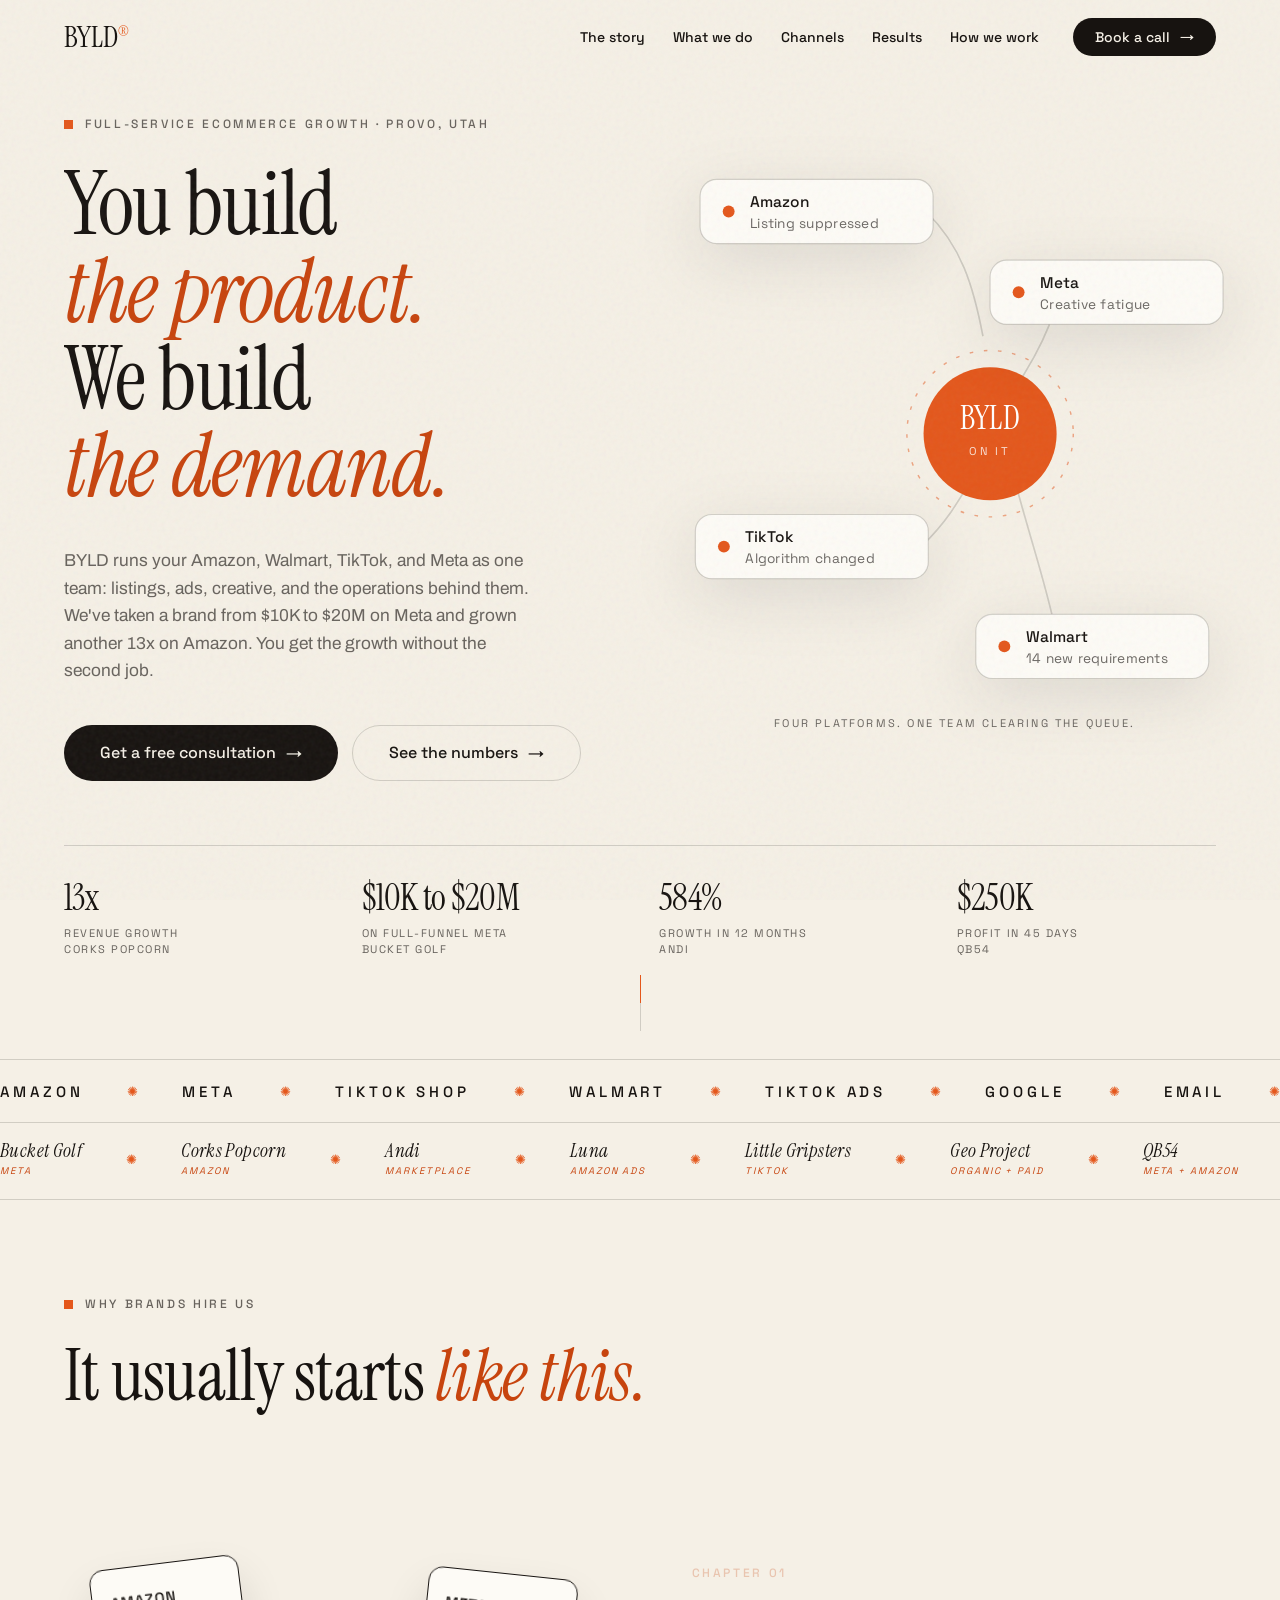
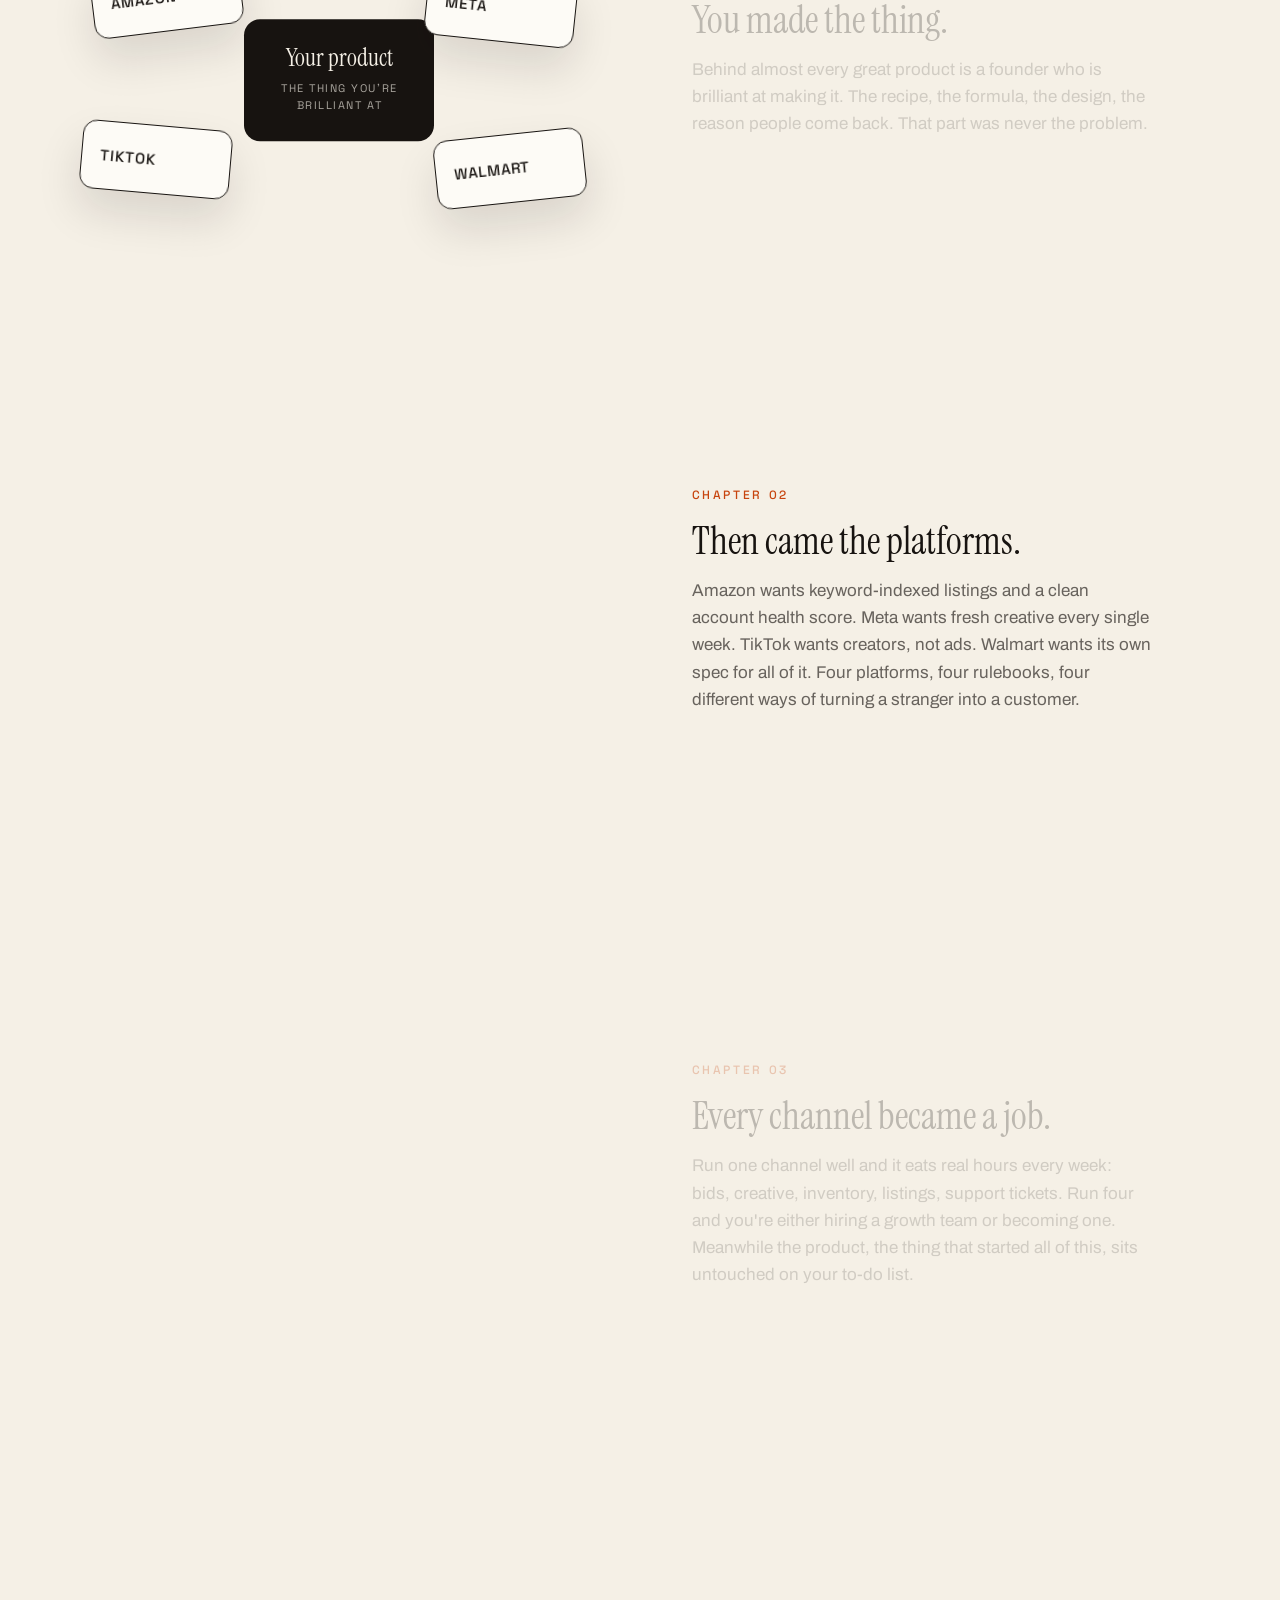
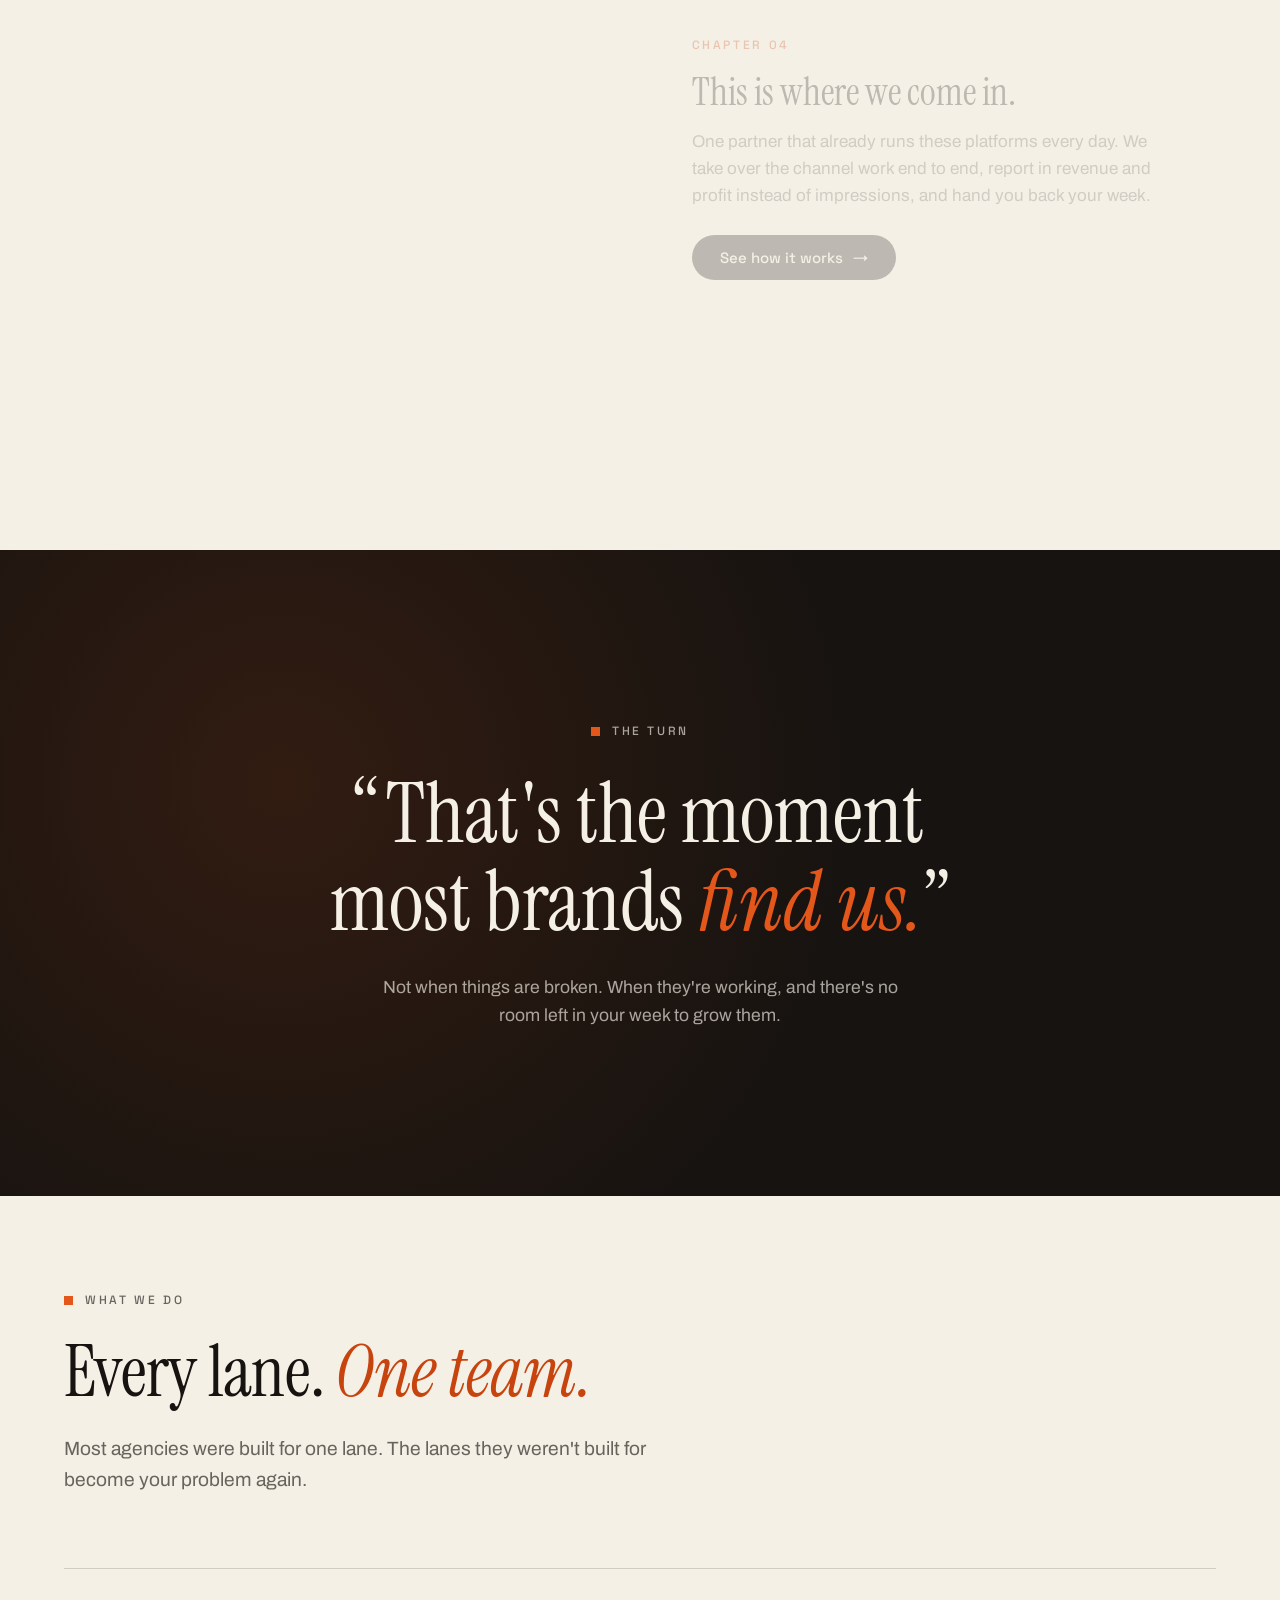
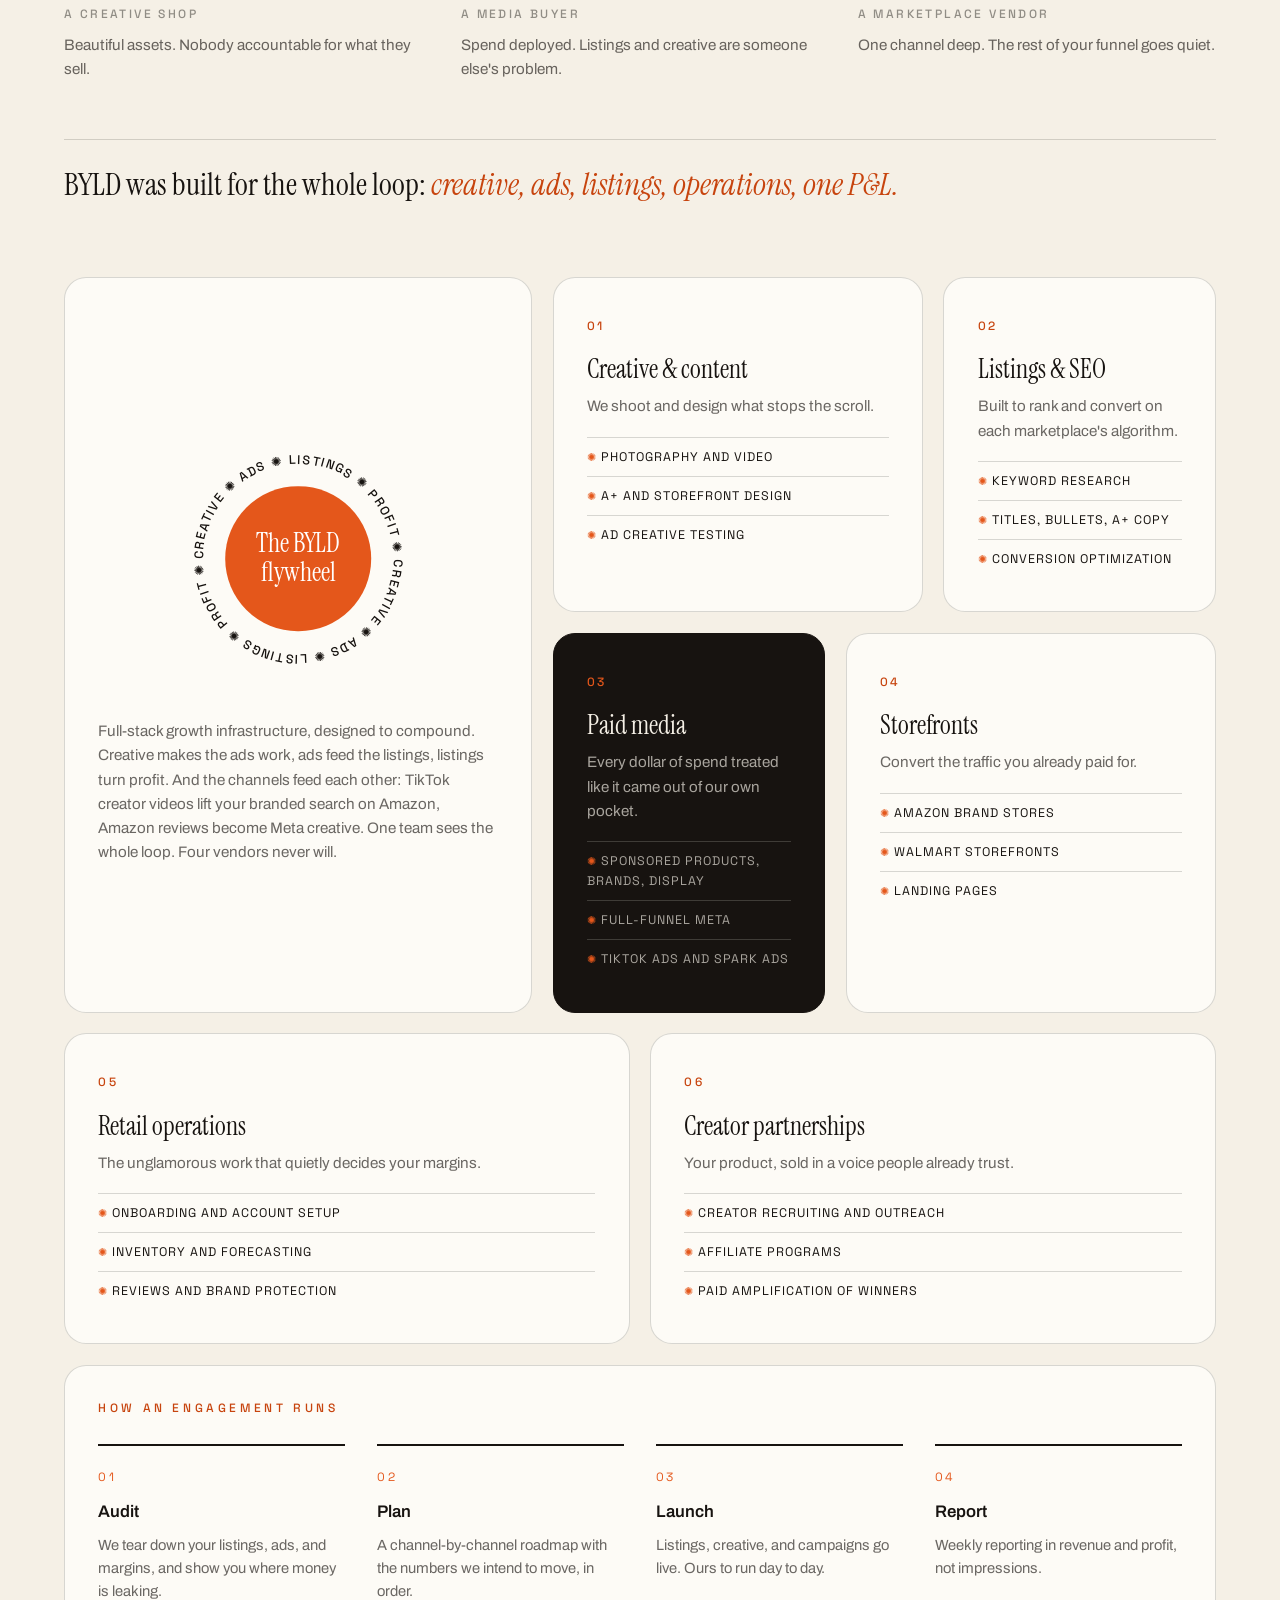
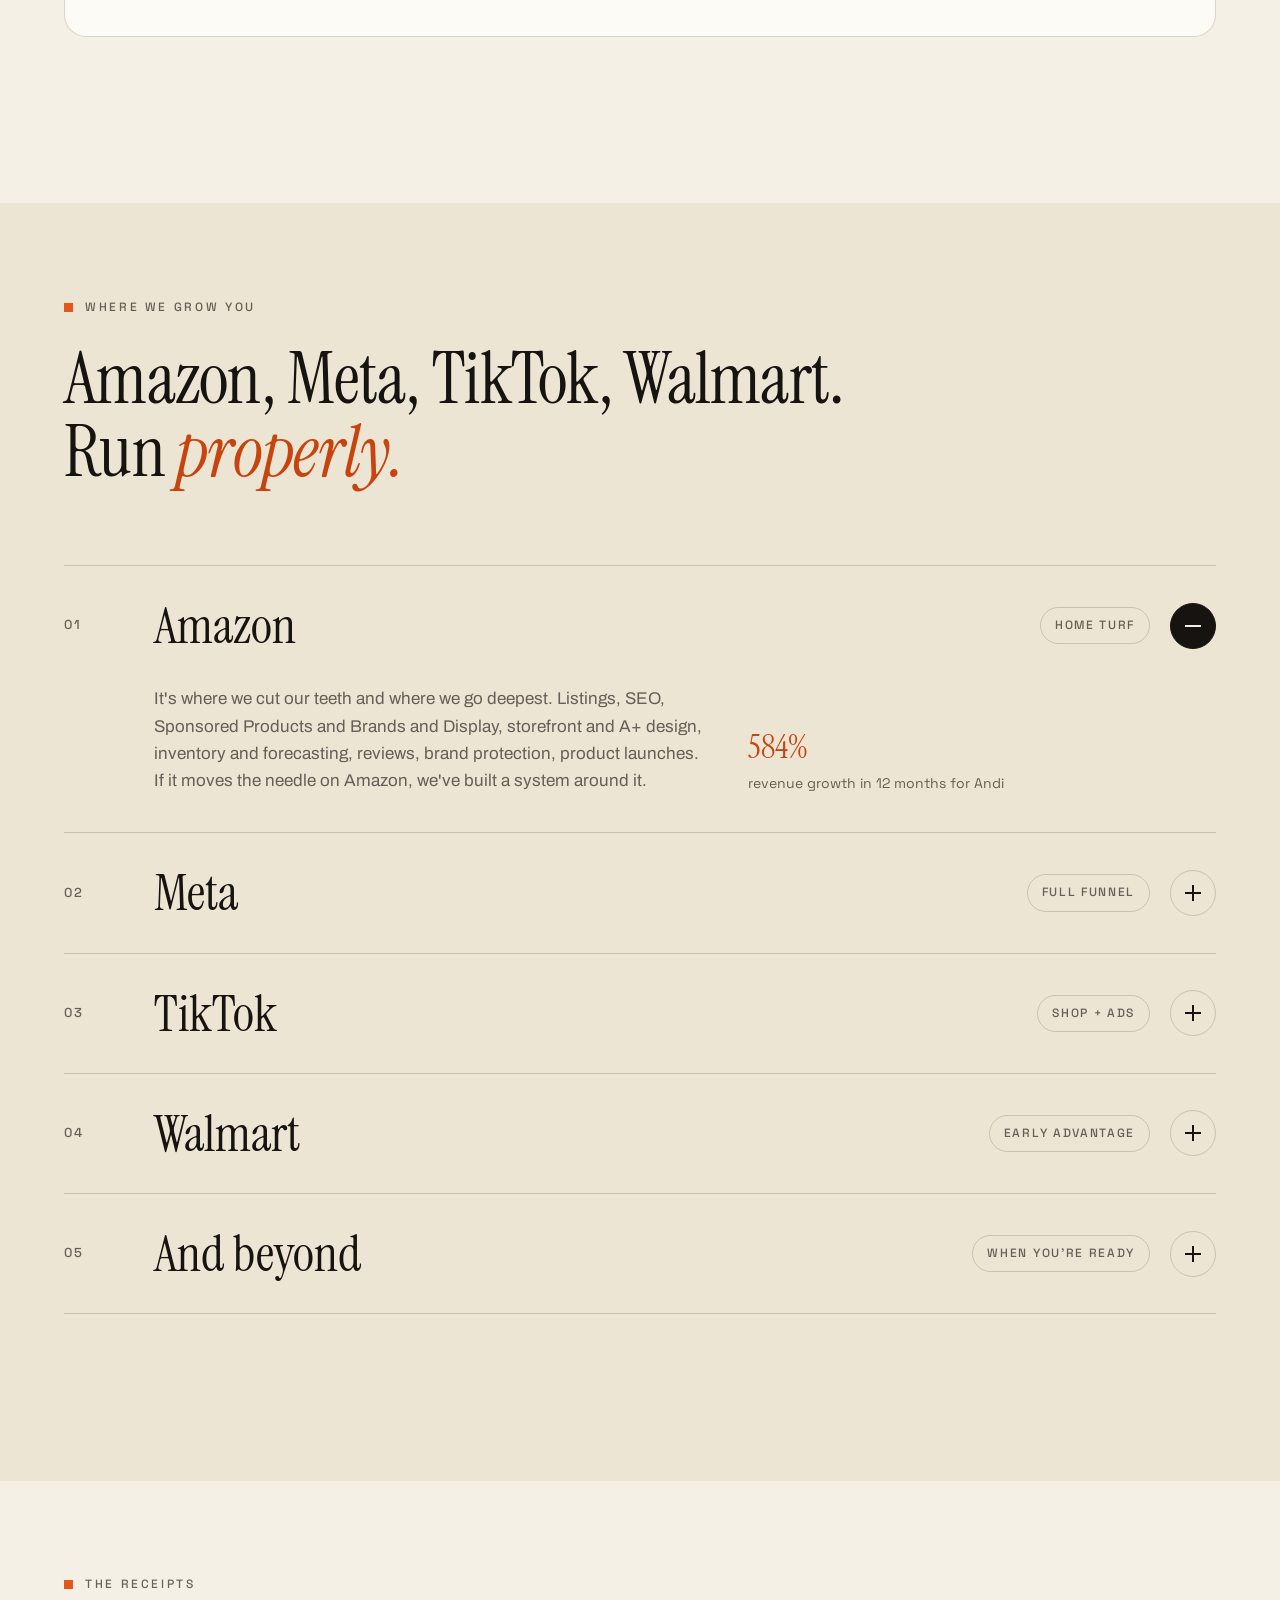
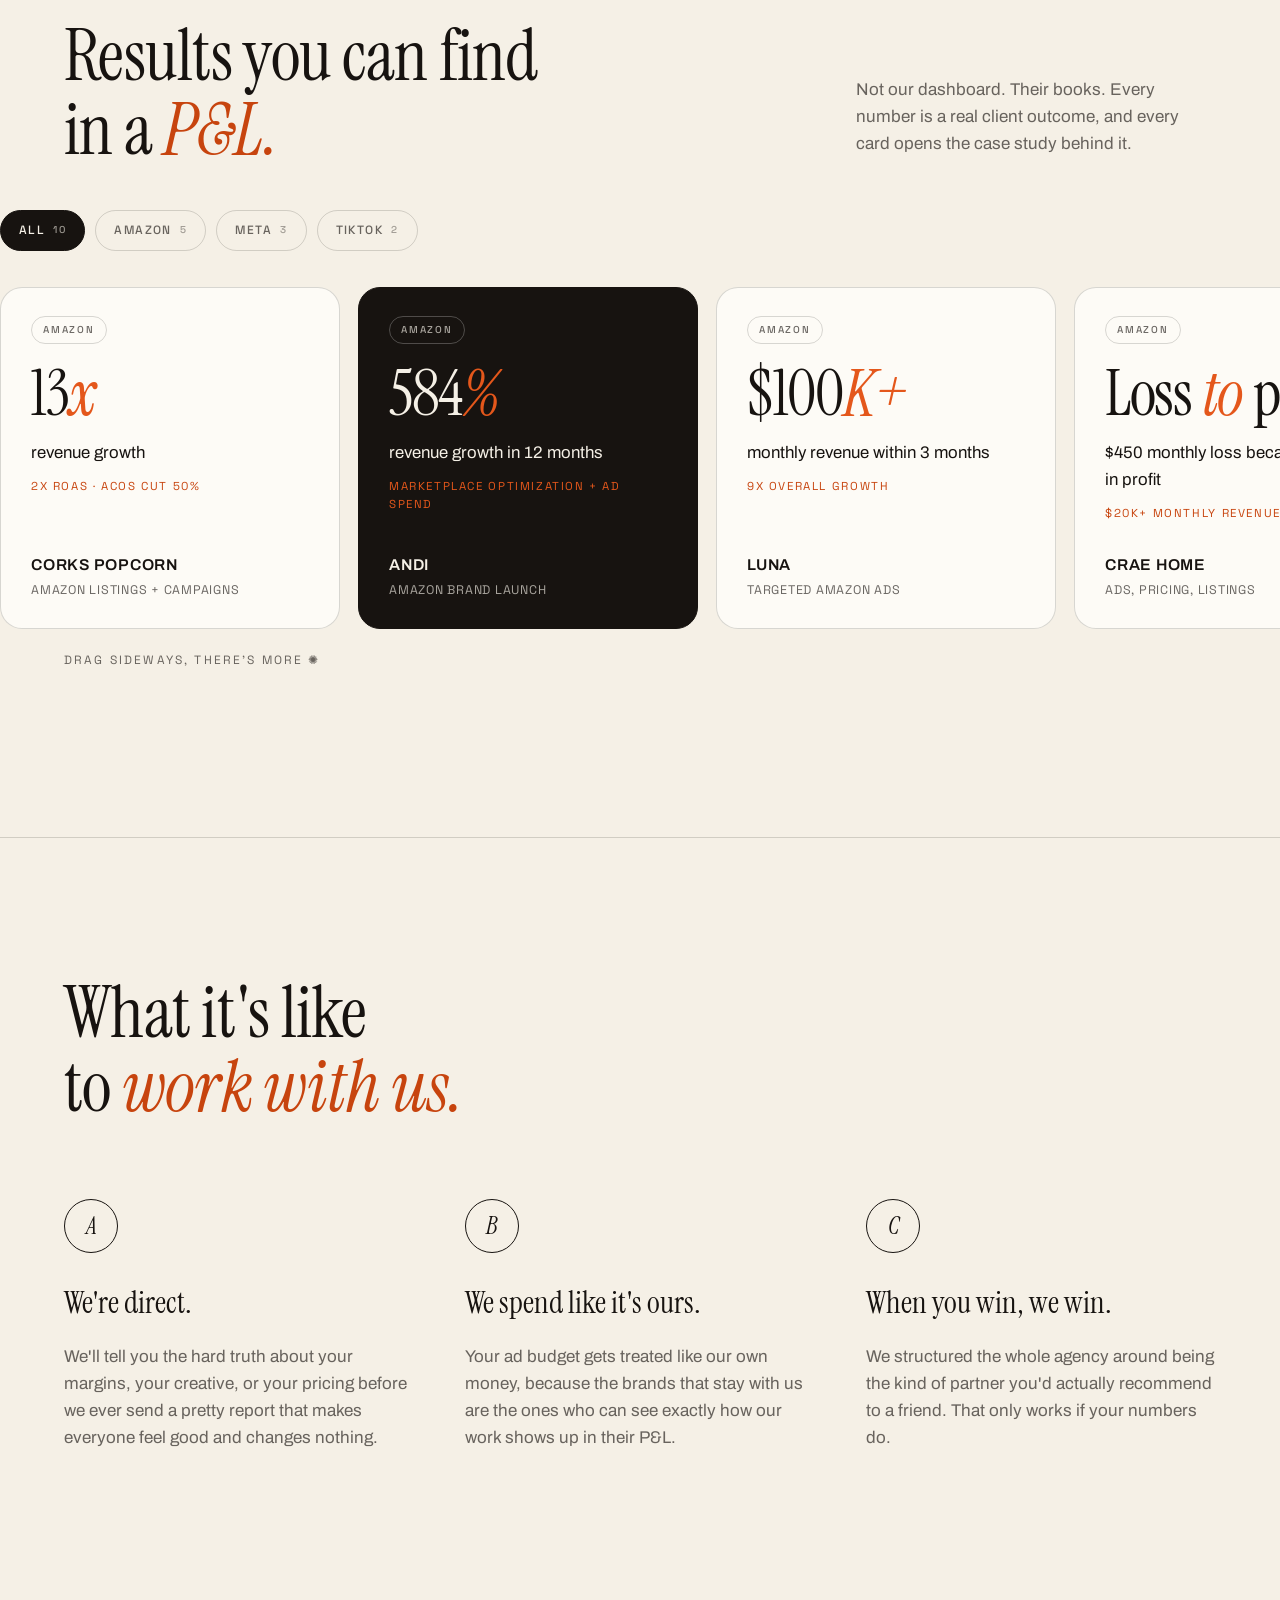
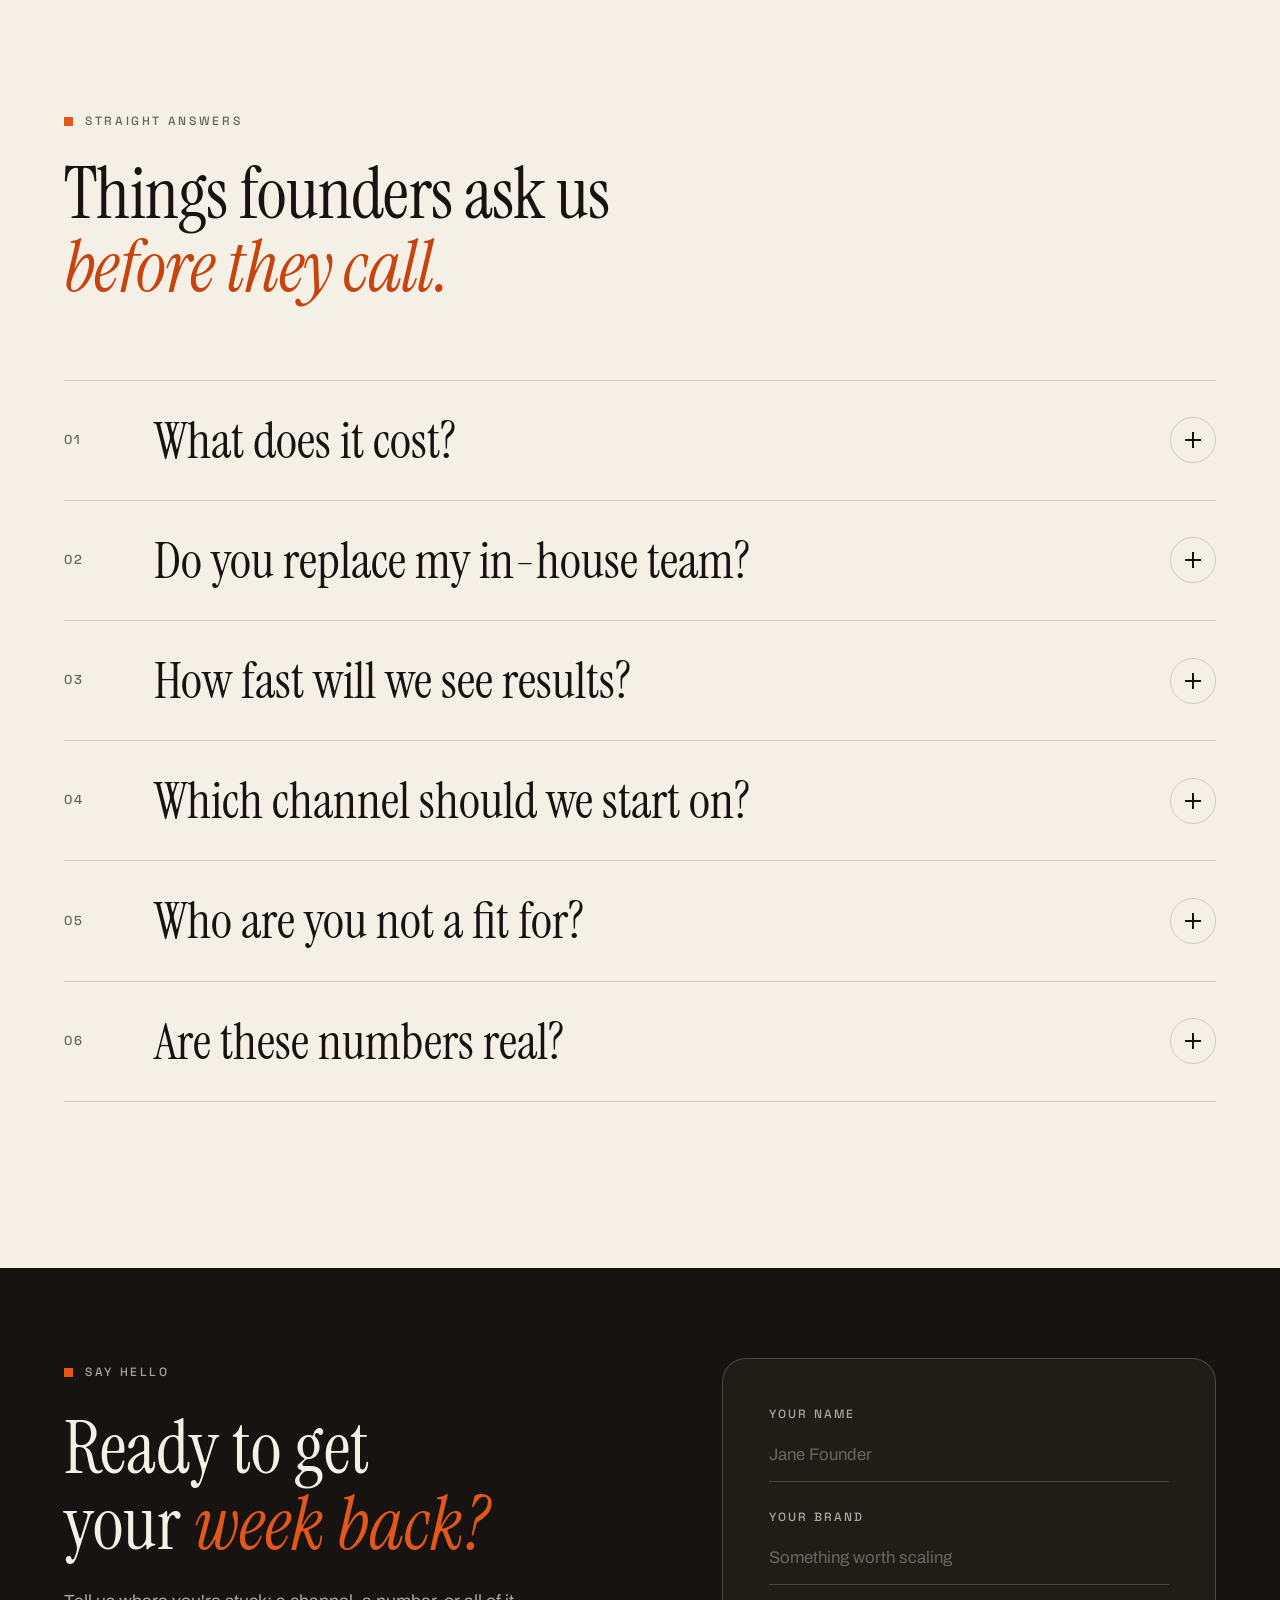
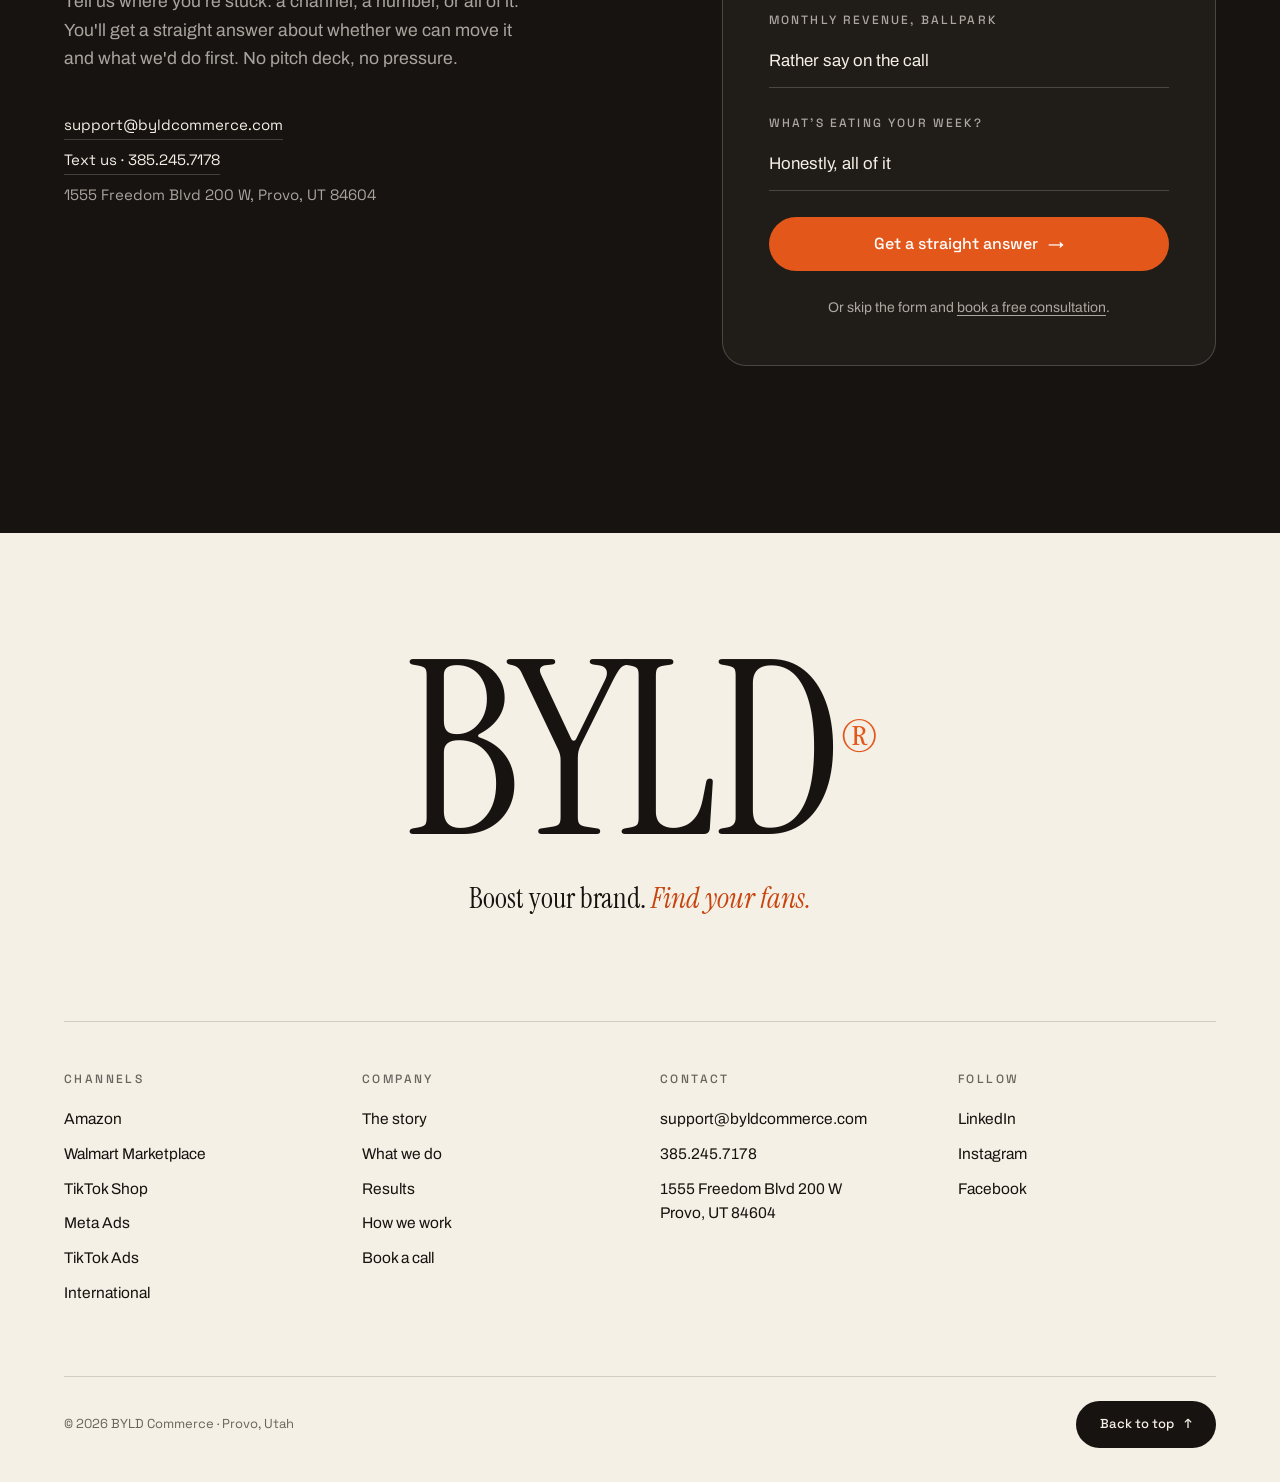
==== commit c8ae728d: "Remove chapter rail, fix story landing and results card legibility The fixed chapter rail sat on top" ====
--- a/index.html
+++ b/index.html
@@ -14,19 +14,6 @@
 
   <div class="grain" aria-hidden="true"></div>
 
-
-  <!-- chapter rail: fixed page index, desktop only -->
-  <nav class="rail" aria-label="Page index">
-    <span class="rail__line" aria-hidden="true"><i></i></span>
-    <a href="#story" data-rail="story"><b>01</b><span>The story</span></a>
-    <a href="#turn" data-rail="turn"><b>02</b><span>The turn</span></a>
-    <a href="#services" data-rail="services"><b>03</b><span>What we do</span></a>
-    <a href="#channels" data-rail="channels"><b>04</b><span>Channels</span></a>
-    <a href="#results" data-rail="results"><b>05</b><span>Results</span></a>
-    <a href="#how-we-work" data-rail="how-we-work"><b>06</b><span>How we work</span></a>
-    <a href="#faq" data-rail="faq"><b>07</b><span>FAQ</span></a>
-    <a href="#contact" data-rail="contact"><b>08</b><span>Contact</span></a>
-  </nav>
 
   <div class="preloader" aria-hidden="true">
     <div class="preloader__word">
--- a/css/style.css
+++ b/css/style.css
@@ -601,15 +601,23 @@
   display: grid;
   grid-template-columns: 1.05fr 1fr;
   gap: clamp(40px, 6vw, 100px);
-  margin-top: clamp(50px, 7vw, 90px);
-}
-
+  margin-top: clamp(24px, 3vw, 40px);
+}
+
+/* top-aligned rather than centred: centring in a tall sticky box parked the
+   stage far below the first chapter on arrival, leaving a dead screen */
 .story__visual {
   position: sticky;
-  top: 0;
-  height: 100vh;
+  top: 74px;
+  height: calc(100vh - 74px);
   display: flex;
-  align-items: center;
+  align-items: flex-start;
+}
+
+/* short laptop screens: shrink the stage so it clears the fold on arrival,
+   before sticky takes over */
+@media (max-height: 820px) {
+  .stage { width: min(360px, 100%); }
 }
 
 .stage {
@@ -743,11 +751,13 @@
 [data-state="4"] .stage__card--walmart { opacity: 1; transform: translate(52%, 62%) rotate(0deg); }
 [data-state="4"] .stage__byld { transform: translate(-50%, -218%) scale(1) rotate(-5deg); }
 
+/* the leading pad used to park chapter 01 well below the stage, leaving a
+   dead screen on arrival; it now lands level with the stage */
 .story__steps {
   display: flex;
   flex-direction: column;
   gap: 38vh;
-  padding: 24vh 0 30vh;
+  padding: 12vh 0 30vh;
 }
 
 .step { max-width: 460px; }
@@ -1213,18 +1223,9 @@
   color: var(--ink-soft);
 }
 
-.rcard--accent .rcard__who b {
-  display: block;
-  font-family: var(--sans);
-  font-size: 0.98rem;
-  font-weight: 600;
-  color: var(--ink);
-  margin-bottom: 3px;
-}
-
-.rcard--accent .rcard__who b { color: var(--cream); }
-
-.rcard__who { color: var(--cream-soft); }
+/* cream only on the dark card; unscoped it made the meta line on the light
+   cards nearly invisible */
+.rcard--accent .rcard__who { color: var(--cream-soft); }
 
 .results__hint {
   padding: 0 var(--gutter);
@@ -1634,74 +1635,6 @@
 @media (max-width: 640px) {
   .acc--faq .acc__btn { grid-template-columns: 44px 1fr 36px; }
 }
-
-/* ---------- chapter rail ---------- */
-
-.rail {
-  position: fixed;
-  left: 22px;
-  top: 50%;
-  transform: translateY(-50%);
-  z-index: 8990;
-  display: flex;
-  flex-direction: column;
-  gap: 14px;
-  padding-left: 16px;
-}
-
-.rail__line {
-  position: absolute;
-  left: 0;
-  top: 2px;
-  bottom: 2px;
-  width: 1px;
-  background: rgba(23, 19, 16, 0.14);
-}
-
-.rail__line i {
-  position: absolute;
-  left: 0;
-  top: 0;
-  width: 1px;
-  height: 100%;
-  background: var(--accent);
-  transform-origin: top;
-  transform: scaleY(0);
-}
-
-.rail a {
-  display: flex;
-  align-items: baseline;
-  gap: 10px;
-  text-decoration: none;
-}
-
-.rail a b {
-  font-family: var(--label);
-  font-size: 10.5px;
-  font-weight: 500;
-  letter-spacing: 0.14em;
-  color: rgba(23, 19, 16, 0.38);
-  transition: color 0.3s var(--ease);
-}
-
-.rail a span {
-  font-family: var(--label);
-  font-size: 10.5px;
-  letter-spacing: 0.16em;
-  text-transform: uppercase;
-  color: var(--accent-deep);
-  opacity: 0;
-  transform: translateX(-6px);
-  transition: opacity 0.3s var(--ease), transform 0.3s var(--ease);
-  white-space: nowrap;
-}
-
-.rail a:hover b, .rail a.is-active b { color: var(--ink); }
-.rail a:hover span, .rail a.is-active span { opacity: 1; transform: translateX(0); }
-.rail a.is-active b { color: var(--accent-deep); }
-
-@media (max-width: 1280px) { .rail { display: none; } }
 
 /* ---------- client marquee units with channel tags ---------- */
 
@@ -1956,8 +1889,7 @@
 /* ---------- capture mode (README screenshots) ---------- */
 
 .is-capture { scroll-behavior: auto; }
-.is-capture .preloader,
-.is-capture .rail { display: none; }
+.is-capture .preloader { display: none; }
 
 .is-capture [data-reveal],
 .is-capture [data-reveal-line] {
@@ -2002,9 +1934,6 @@
 #page .acc--faq .acc__panel-inner a, body .acc--faq .acc__panel-inner a { color: var(--accent-deep); }
 
 /* round-3 components: colors re-asserted for Squarespace */
-#page .rail a b, body .rail a b { color: rgba(23, 19, 16, 0.38); }
-#page .rail a.is-active b, body .rail a.is-active b { color: var(--accent-deep); }
-#page .rail a span, body .rail a span { color: var(--accent-deep); }
 #page .munit em, body .munit em { color: var(--ink); }
 #page .munit small, body .munit small { color: var(--accent-deep); }
 #page .versus__col h4, body .versus__col h4 { color: rgba(23, 19, 16, 0.45); }
